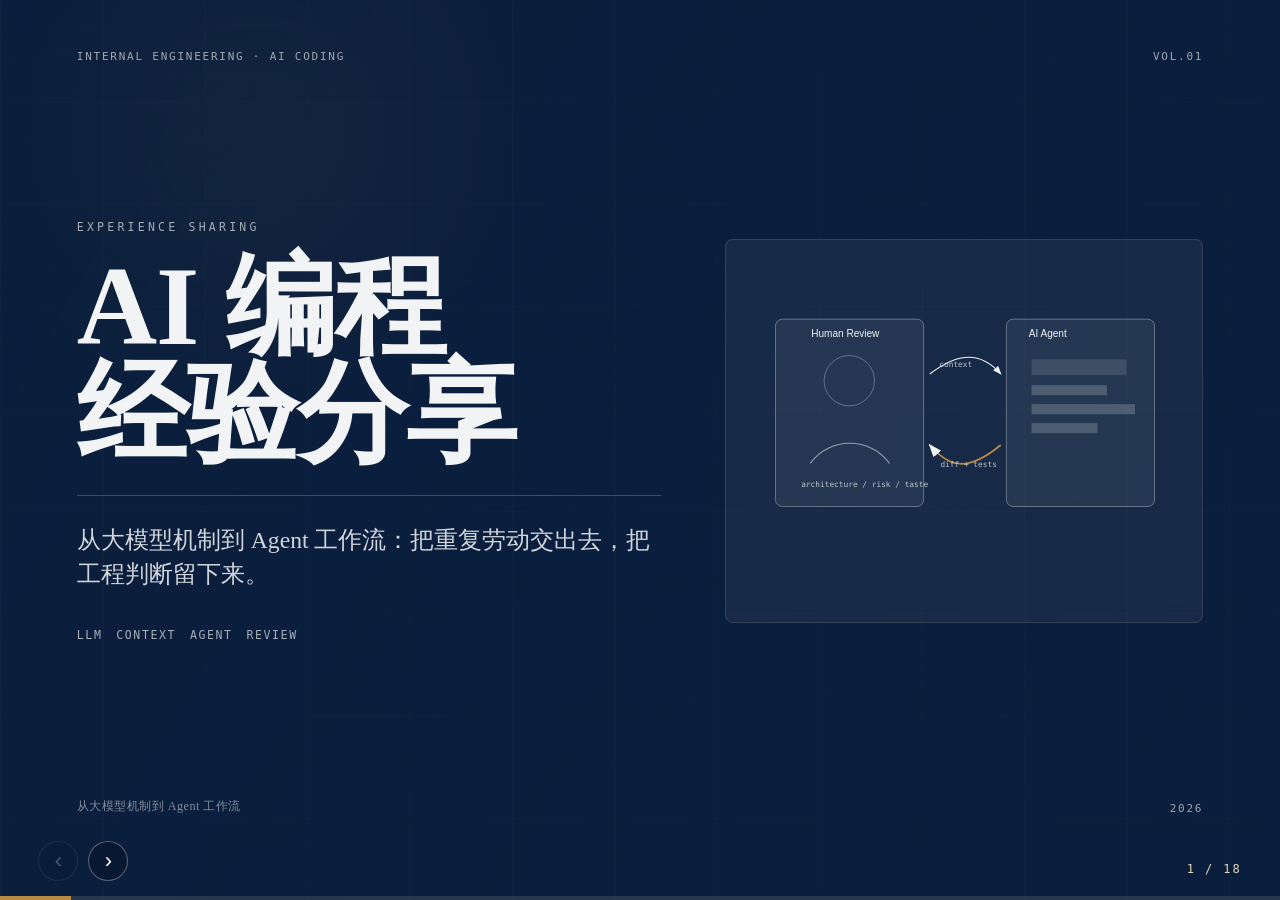
==== ai-programming-share/index.html @ 2d704fc7 "add new context" ====
<!doctype html>
<html lang="zh-CN">
<head>
  <meta charset="utf-8">
  <meta name="viewport" content="width=device-width, initial-scale=1">
  <title>AI 编程经验分享</title>
  <style>
    :root{
      --ink:#0a1f3d;
      --ink-rgb:10,31,61;
      --paper:#f1f3f5;
      --paper-rgb:241,243,245;
      --paper-tint:#e4e8ec;
      --ink-tint:#152a4a;
      --accent:#b88a42;
      --muted:#778394;
      --mono:"Cascadia Mono","SFMono-Regular","IBM Plex Mono",Consolas,monospace;
      --serif:"Noto Serif SC","Source Han Serif SC","Songti SC",Georgia,serif;
      --sans:"Noto Sans SC","Microsoft YaHei UI","PingFang SC",Arial,sans-serif;
    }
    *{box-sizing:border-box}
    html,body{margin:0;width:100%;height:100%;overflow:hidden;background:var(--ink);font-family:var(--sans);color:var(--paper);letter-spacing:0}
    body{position:relative}
    #texture{position:fixed;inset:0;z-index:0;opacity:.5}
    #deck{position:fixed;inset:0;z-index:1;display:flex;transition:transform .7s cubic-bezier(.77,0,.175,1);will-change:transform}
    #deck.no-anim{transition:none}
    .slide{position:relative;flex:0 0 100vw;width:100vw;height:100vh;padding:5.6vh 6vw 9.4vh;overflow:hidden;display:flex;flex-direction:column}
    .slide.light{background:rgba(var(--paper-rgb),.96);color:var(--ink)}
    .slide.dark{background:rgba(var(--ink-rgb),.94);color:var(--paper)}
    .slide.hero.dark{background:linear-gradient(120deg,rgba(var(--ink-rgb),.92),rgba(10,31,61,.82))}
    .slide.hero.light{background:linear-gradient(120deg,rgba(var(--paper-rgb),.95),rgba(228,232,236,.86))}
    .slide::after{content:"";position:absolute;inset:0;pointer-events:none;background-image:radial-gradient(circle at 20% 15%,rgba(184,138,66,.12),transparent 25%),linear-gradient(90deg,rgba(127,127,127,.08) 1px,transparent 1px),linear-gradient(0deg,rgba(127,127,127,.06) 1px,transparent 1px);background-size:auto,8vw 8vw,8vw 8vw;opacity:.45}
    .slide > *{position:relative;z-index:1}
    .chrome,.foot{display:flex;justify-content:space-between;gap:2vw;font-family:var(--mono);font-size:clamp(10px,.86vw,13px);text-transform:uppercase;letter-spacing:.16em;opacity:.64}
    .foot{margin-top:auto;align-items:flex-end}
    .foot .title{font-family:var(--serif);text-transform:none;letter-spacing:.04em;font-size:clamp(12px,.95vw,15px);opacity:.82}
    .frame{flex:1;min-height:0;display:flex;flex-direction:column}
    .center{justify-content:center;align-items:center;text-align:center}
    .grid-2{display:grid;grid-template-columns:minmax(0,1fr) minmax(0,1fr);gap:5vw;align-items:center}
    .grid-45-55{display:grid;grid-template-columns:45fr 55fr;gap:5vw;align-items:center}
    .grid-55-45{display:grid;grid-template-columns:55fr 45fr;gap:5vw;align-items:center}
    .grid-3{display:grid;grid-template-columns:repeat(3,minmax(0,1fr));gap:2vw}
    .grid-4{display:grid;grid-template-columns:repeat(4,minmax(0,1fr));gap:1.6vw}
    .grid-6{display:grid;grid-template-columns:repeat(3,minmax(0,1fr));gap:2.2vh 1.8vw}
    .kicker{font-family:var(--mono);font-size:clamp(11px,.9vw,14px);letter-spacing:.28em;text-transform:uppercase;opacity:.66;margin-bottom:2.2vh}
    h1,h2,h3,p{margin:0}
    .h-hero{font-family:var(--serif);font-weight:900;font-size:clamp(52px,8.7vw,150px);line-height:.96;letter-spacing:-.01em}
    .h-xl{font-family:var(--serif);font-weight:800;font-size:clamp(38px,5.4vw,92px);line-height:1.05;letter-spacing:-.005em}
    .h-md{font-family:var(--serif);font-weight:700;font-size:clamp(24px,2.45vw,42px);line-height:1.22}
    .lead{font-family:var(--serif);font-size:clamp(20px,1.85vw,32px);line-height:1.45;opacity:.86}
    .body{font-size:clamp(16px,1.18vw,22px);line-height:1.72;opacity:.82}
    .meta-row{display:flex;gap:1.2em;align-items:center;flex-wrap:wrap;font-family:var(--mono);font-size:clamp(11px,.9vw,14px);letter-spacing:.14em;text-transform:uppercase;opacity:.68}
    .rule{height:1px;background:currentColor;opacity:.22;margin:3vh 0}
    .keyword-card,.soft-card{border-top:1px solid rgba(127,127,127,.35);padding:2.3vh 0 0;min-height:17vh}
    .keyword-card .tag-n{font-family:var(--serif);font-size:clamp(42px,5.2vw,88px);line-height:.9;color:var(--accent)}
    .keyword-card h3,.soft-card h3{font-family:var(--serif);font-size:clamp(22px,2vw,34px);line-height:1.2;margin:.8vh 0 1.2vh}
    .keyword-card p,.soft-card p{font-size:clamp(15px,1.05vw,19px);line-height:1.55;opacity:.78}
    .quote{font-family:var(--serif);font-size:clamp(28px,3.2vw,54px);line-height:1.28}
    .callout{border-left:3px solid currentColor;background:rgba(127,127,127,.08);padding:2.4vh 2vw;font-family:var(--serif);font-size:clamp(18px,1.45vw,25px);line-height:1.55}
    .list{display:flex;flex-direction:column;gap:1.35vh;margin-top:2vh}
    .list div{display:grid;grid-template-columns:2.2em 1fr;gap:.7vw;font-size:clamp(16px,1.18vw,22px);line-height:1.48}
    .list b{font-family:var(--mono);font-weight:600;color:var(--accent)}
    .code{font-family:var(--mono);font-size:clamp(13px,1vw,18px);line-height:1.55;background:#071529;color:#d7e0ea;border:1px solid rgba(255,255,255,.12);padding:2.2vh 1.8vw;border-radius:8px;white-space:pre-wrap;overflow:auto;max-height:46vh;overflow-wrap:anywhere}
    .code .kw{color:#e6b66d}.code .str{color:#9bd19f}.code .cm{color:#8090a7}.code .fn{color:#8fc7ff}
    .visual{border:1px solid rgba(127,127,127,.28);background:rgba(255,255,255,.055);border-radius:8px;min-height:42vh;padding:2.2vh 2vw;position:relative;overflow:hidden}
    .light .visual{background:rgba(10,31,61,.045)}
    .visual svg{width:100%;height:100%;min-height:38vh;display:block}
    .node{fill:rgba(241,243,245,.06);stroke:currentColor;stroke-opacity:.52;stroke-width:1.2}
    .light .node{fill:rgba(10,31,61,.035)}
    .accent-fill{fill:var(--accent)}.accent-stroke{stroke:var(--accent)}
    .svg-text{font-family:var(--sans);font-size:18px;fill:currentColor}
    .svg-mono{font-family:var(--mono);font-size:14px;fill:currentColor;opacity:.76}
    .flow{display:flex;align-items:center;gap:1vw;justify-content:center;min-height:34vh;flex-wrap:wrap}
    .flow-box{border:1px solid rgba(127,127,127,.38);padding:2vh 1.4vw;min-width:13vw;text-align:center;background:rgba(127,127,127,.06);border-radius:8px}
    .flow-box strong{display:block;font-family:var(--serif);font-size:clamp(20px,1.7vw,30px);margin-bottom:.8vh}
    .arrow{font-family:var(--serif);font-size:clamp(28px,3vw,50px);opacity:.55}
    .split-compare{display:grid;grid-template-columns:1fr 1fr;gap:2vw}
    .compare-col{border-top:2px solid currentColor;padding-top:2vh}
    .compare-col h3{font-family:var(--serif);font-size:clamp(26px,2.6vw,46px);margin-bottom:2vh}
    .badge{display:inline-flex;align-items:center;gap:.6em;border:1px solid currentColor;border-radius:999px;padding:.55em .9em;font-family:var(--mono);font-size:clamp(11px,.9vw,14px);letter-spacing:.08em;opacity:.75}
    .risk-grid{display:grid;grid-template-columns:1fr 1fr;grid-template-rows:1fr 1fr;min-height:44vh;border:1px solid rgba(127,127,127,.35)}
    .risk-cell{position:relative;padding:2vh 1.6vw;border-right:1px solid rgba(127,127,127,.25);border-bottom:1px solid rgba(127,127,127,.25)}
    .risk-cell:nth-child(2n){border-right:0}.risk-cell:nth-child(n+3){border-bottom:0}
    .risk-cell h3{font-family:var(--serif);font-size:clamp(20px,1.7vw,30px)}
    .risk-cell p{margin-top:1vh;font-size:clamp(15px,1vw,18px);line-height:1.5;opacity:.76}
    .axis-x,.axis-y{position:absolute;font-family:var(--mono);font-size:12px;letter-spacing:.1em;opacity:.58}
    .axis-x{bottom:-3.2vh;left:0;right:0;text-align:center}.axis-y{left:-4.2vw;top:45%;transform:rotate(-90deg)}
    .checklist{display:grid;grid-template-columns:repeat(2,minmax(0,1fr));gap:1.8vh 2vw;margin-top:4vh}
    .check{display:grid;grid-template-columns:2.5em 1fr;gap:1vw;align-items:start;border-top:1px solid rgba(127,127,127,.32);padding-top:1.5vh}
    .check span{font-family:var(--serif);font-size:clamp(28px,2.6vw,44px);line-height:1;color:var(--accent)}
    .check p{font-size:clamp(17px,1.22vw,22px);line-height:1.45}
    .progress-wrap{position:fixed;left:0;right:0;bottom:0;height:4px;z-index:5;background:rgba(127,127,127,.25)}
    #progress{height:100%;width:0;background:var(--accent);transition:width .5s ease}
    .pager{position:fixed;right:3vw;bottom:2.7vh;z-index:6;font-family:var(--mono);font-size:12px;letter-spacing:.16em;color:var(--paper);mix-blend-mode:difference}
    .nav-btn{position:fixed;bottom:2.1vh;z-index:6;border:1px solid rgba(255,255,255,.32);background:rgba(0,0,0,.18);color:#fff;border-radius:999px;width:40px;height:40px;font-size:22px;cursor:pointer;backdrop-filter:blur(8px)}
    #prev{left:3vw}#next{left:calc(3vw + 50px)}
    .nav-btn:disabled{opacity:.25;cursor:not-allowed}
    @media (max-width:900px){
      .slide{padding:4vh 5vw 9vh}
      .grid-2,.grid-45-55,.grid-55-45{grid-template-columns:1fr;gap:2.4vh}
      .grid-3,.grid-4,.grid-6,.checklist{grid-template-columns:1fr 1fr}
      .visual{min-height:30vh}.visual svg{min-height:28vh}
      .code{max-height:34vh}
      .chrome{font-size:10px}
      .foot{display:none}
    }
    @media (max-width:560px){
      .grid-3,.grid-4,.grid-6,.checklist{grid-template-columns:1fr}
      .keyword-card{min-height:auto}
      .h-hero{font-size:clamp(44px,16vw,80px)}
      .h-xl{font-size:clamp(34px,11vw,62px)}
      .lead{font-size:18px}
      .body{font-size:15px}
      .visual{display:none}
    }
  </style>
</head>
<body>
  <canvas id="texture"></canvas>
  <main id="deck">
    <section class="slide hero dark">
      <div class="chrome"><div>Internal Engineering · AI Coding</div><div>Vol.01</div></div>
      <div class="frame grid-55-45">
        <div>
          <div class="kicker">Experience Sharing</div>
          <h1 class="h-hero">AI 编程<br>经验分享</h1>
          <div class="rule"></div>
          <p class="lead" style="max-width:58vw">从大模型机制到 Agent 工作流：把重复劳动交出去，把工程判断留下来。</p>
          <div class="meta-row" style="margin-top:4vh"><span>LLM</span><span>Context</span><span>Agent</span><span>Review</span></div>
        </div>
        <div class="visual" aria-label="开发者与 AI 协作编程抽象图">
          <svg viewBox="0 0 760 520" role="img">
            <defs>
              <marker id="arrow" markerWidth="10" markerHeight="10" refX="7" refY="3" orient="auto"><path d="M0,0 L0,6 L8,3 Z" fill="currentColor"/></marker>
            </defs>
            <rect class="node" x="42" y="60" width="265" height="335" rx="12"/>
            <rect class="node" x="455" y="60" width="265" height="335" rx="12"/>
            <circle cx="174" cy="170" r="45" fill="none" stroke="currentColor" opacity=".55"/>
            <path d="M104 318 C140 270 210 270 246 318" fill="none" stroke="currentColor" opacity=".55" stroke-width="2"/>
            <text class="svg-text" x="106" y="92">Human Review</text>
            <text class="svg-mono" x="88" y="360">architecture / risk / taste</text>
            <text class="svg-text" x="495" y="92">AI Agent</text>
            <rect x="500" y="132" width="170" height="28" fill="currentColor" opacity=".12"/>
            <rect x="500" y="178" width="135" height="18" fill="currentColor" opacity=".2"/>
            <rect x="500" y="212" width="185" height="18" fill="currentColor" opacity=".2"/>
            <rect x="500" y="246" width="118" height="18" fill="currentColor" opacity=".2"/>
            <path d="M318 158 C370 118 410 118 445 158" fill="none" stroke="currentColor" stroke-width="2" marker-end="url(#arrow)"/>
            <path d="M445 285 C390 330 356 330 318 285" fill="none" stroke="var(--accent)" stroke-width="3" marker-end="url(#arrow)"/>
            <text class="svg-mono" x="335" y="145">context</text>
            <text class="svg-mono" x="337" y="324" fill="var(--accent)">diff + tests</text>
          </svg>
        </div>
      </div>
      <div class="foot"><div class="title">从大模型机制到 Agent 工作流</div><div>2026</div></div>
    </section>

    <section class="slide light">
      <div class="chrome"><div>Core Model · Mental Model</div><div>02 / 18</div></div>
      <div class="frame" style="justify-content:center">
        <div class="kicker">先把神秘感拿掉</div>
        <h2 class="h-xl">我对 AI 编程的核心理解</h2>
        <div class="grid-4" style="margin-top:7vh">
          <div class="keyword-card"><div class="tag-n">01</div><h3>概率</h3><p>AI 不是魔法，而是一个极强的“概率猜字机器”。</p></div>
          <div class="keyword-card"><div class="tag-n">02</div><h3>上下文</h3><p>它无状态，但能在你给出的上下文里做很强的推理。</p></div>
          <div class="keyword-card"><div class="tag-n">03</div><h3>工具</h3><p>Agent 的本质，是把模型接入工具和真实环境形成循环。</p></div>
          <div class="keyword-card"><div class="tag-n">04</div><h3>Review</h3><p>高效使用方式，是管理边界、明确任务，并持续 review。</p></div>
        </div>
      </div>
      <div class="foot"><div class="title">四个关键词</div><div>Probability · Context · Tools · Review</div></div>
    </section>

    <section class="slide dark">
      <div class="chrome"><div>LLM · Next Token</div><div>03 / 18</div></div>
      <div class="frame grid-45-55">
        <div>
          <div class="kicker">它到底在做什么</div>
          <h2 class="h-xl">大模型的本质：概率猜字机器</h2>
          <div class="list">
            <div><b>01</b><span>大模型根据前文，一个 token 一个 token 地预测后续内容。</span></div>
            <div><b>02</b><span>它本质上是在“续写”，只是规模足够大，表现出了知识、推理和代码能力。</span></div>
            <div><b>03</b><span>所以它很强，也会犯“看起来很合理但其实错误”的问题。</span></div>
          </div>
        </div>
        <div class="visual">
          <div class="flow">
            <div class="flow-box"><strong>前文输入</strong><span class="body">需求、代码、历史对话</span></div>
            <div class="arrow">→</div>
            <div class="flow-box"><strong>概率分布</strong><span class="body">下一个 token 的可能性</span></div>
            <div class="arrow">→</div>
            <div class="flow-box"><strong>选择 token</strong><span class="body">继续生成</span></div>
          </div>
          <div class="callout">关键点：它不是从数据库里“查答案”，而是在上下文约束下生成最可能的续写。</div>
        </div>
      </div>
      <div class="foot"><div class="title">强能力与幻觉来自同一个机制</div><div>Token by Token</div></div>
    </section>

    <section class="slide light">
      <div class="chrome"><div>Context · Stateless</div><div>04 / 18</div></div>
      <div class="frame grid-45-55">
        <div>
          <div class="kicker">它不会天然记住你</div>
          <h2 class="h-xl">大模型是无状态的</h2>
          <div class="list">
            <div><b>01</b><span>模型服务器不会天然记住你是谁、刚才说过什么。</span></div>
            <div><b>02</b><span>每次交互，都要把历史消息重新发给模型。</span></div>
            <div><b>03</b><span>模型输出后，又会追加到下一次输入中。</span></div>
            <div><b>04</b><span>所谓“记忆”，通常是客户端不断维护 messages。</span></div>
          </div>
        </div>
        <div class="visual" aria-label="client messages 数组发送到 model server">
          <svg viewBox="0 0 780 520">
            <defs><marker id="arrow2" markerWidth="10" markerHeight="10" refX="7" refY="3" orient="auto"><path d="M0,0 L0,6 L8,3 Z" fill="currentColor"/></marker></defs>
            <rect class="node" x="44" y="55" width="285" height="380" rx="10"/>
            <text class="svg-text" x="82" y="96">Client</text>
            <text class="svg-mono" x="82" y="128">messages[]</text>
            <rect x="82" y="160" width="205" height="38" fill="currentColor" opacity=".12"/>
            <rect x="82" y="214" width="228" height="38" fill="currentColor" opacity=".18"/>
            <rect x="82" y="268" width="190" height="38" fill="currentColor" opacity=".22"/>
            <rect x="82" y="322" width="236" height="38" fill="var(--accent)" opacity=".32"/>
            <text class="svg-mono" x="102" y="184">system</text>
            <text class="svg-mono" x="102" y="238">user</text>
            <text class="svg-mono" x="102" y="292">assistant</text>
            <text class="svg-mono" x="102" y="346">new_msg</text>
            <rect class="node" x="510" y="158" width="210" height="155" rx="12"/>
            <text class="svg-text" x="548" y="222">Model Server</text>
            <text class="svg-mono" x="562" y="258">stateless</text>
            <path d="M345 180 C418 150 458 150 500 188" fill="none" stroke="currentColor" stroke-width="2" marker-end="url(#arrow2)"/>
            <path d="M500 296 C430 354 396 368 334 344" fill="none" stroke="var(--accent)" stroke-width="3" marker-end="url(#arrow2)"/>
            <text class="svg-mono" x="378" y="146">send all context</text>
            <text class="svg-mono" x="384" y="382" fill="var(--accent)">append output</text>
          </svg>
        </div>
      </div>
      <div class="foot"><div class="title">记忆在客户端，不在模型里</div><div>Messages as State</div></div>
    </section>

    <section class="slide dark">
      <div class="chrome"><div>Context Window · Token Cost</div><div>05 / 18</div></div>
      <div class="frame grid-55-45">
        <div>
          <div class="kicker">上下文不是免费的</div>
          <h2 class="h-xl">Context 与 Context Window</h2>
          <div class="list">
            <div><b>01</b><span>一直累积发送给模型的 messages，就是上下文 context。</span></div>
            <div><b>02</b><span>context window 是模型一次能读取的最大上下文长度。</span></div>
            <div><b>03</b><span>对话越长，token 消耗越快；满了以后只能压缩。</span></div>
            <div><b>04</b><span>多次压缩后，容易信息丢失、注意力丢失、幻觉变多。</span></div>
          </div>
        </div>
        <pre class="code"><span class="kw">messages</span> = [
  {<span class="str">"role"</span>: <span class="str">"system"</span>, <span class="str">"content"</span>: self.<span class="fn">render_system_prompt</span>(react_system_prompt_template)},
  {<span class="str">"role"</span>: <span class="str">"user"</span>, <span class="str">"content"</span>: f<span class="str">"&lt;question&gt;{user_input}&lt;/question&gt;"</span>}
]

<span class="kw">while</span> True:
  content = self.<span class="fn">call_model</span>(messages)
  <span class="cm"># ...处理 content</span>
  <span class="cm"># 等待用户输入或调用工具产生新的输入</span>
  <span class="cm"># ...产生新的请求数据 new_msg</span>
  messages.<span class="fn">append</span>({<span class="str">"role"</span>: <span class="str">"user"</span>, <span class="str">"content"</span>: new_msg})</pre>
      </div>
      <div class="foot"><div class="title">上下文满了以后，只能做压缩和取舍</div><div>Context Window</div></div>
    </section>

    <section class="slide light">
      <div class="chrome"><div>Model Switch · Portability</div><div>06 / 18</div></div>
      <div class="frame grid-45-55">
        <div>
          <div class="kicker">为什么对话可以搬家</div>
          <h2 class="h-xl">为什么可以在模型厂商之间切换</h2>
          <div class="list">
            <div><b>01</b><span>因为大模型无状态。</span></div>
            <div><b>02</b><span>只要客户端保存完整上下文，就可以把同一份 messages 发给另一个模型。</span></div>
            <div><b>03</b><span>所以 Claude Code 对话到一半额度不够时，可以通过 CCSwitch 从 Anthropic 切到 DeepSeek。</span></div>
            <div><b>04</b><span>模型不同，能力、风格、工具适配会有差异，但机制上可迁移。</span></div>
          </div>
        </div>
        <div class="visual">
          <svg viewBox="0 0 780 520">
            <defs><marker id="arrow3" markerWidth="10" markerHeight="10" refX="7" refY="3" orient="auto"><path d="M0,0 L0,6 L8,3 Z" fill="currentColor"/></marker></defs>
            <rect class="node" x="60" y="190" width="210" height="130" rx="10"/>
            <text class="svg-text" x="103" y="245">Context</text>
            <text class="svg-mono" x="90" y="278">same messages</text>
            <rect class="node" x="505" y="60" width="200" height="90" rx="10"/>
            <rect class="node" x="505" y="215" width="200" height="90" rx="10"/>
            <rect class="node" x="505" y="370" width="200" height="90" rx="10"/>
            <text class="svg-text" x="560" y="115">Claude</text>
            <text class="svg-text" x="546" y="270">DeepSeek</text>
            <text class="svg-text" x="558" y="425">OpenAI</text>
            <path d="M280 232 C385 135 430 105 495 105" fill="none" stroke="currentColor" marker-end="url(#arrow3)" stroke-width="2"/>
            <path d="M280 255 H495" fill="none" stroke="var(--accent)" marker-end="url(#arrow3)" stroke-width="3"/>
            <path d="M280 288 C390 385 430 415 495 415" fill="none" stroke="currentColor" marker-end="url(#arrow3)" stroke-width="2"/>
          </svg>
        </div>
      </div>
      <div class="foot"><div class="title">迁移的是上下文，不是模型记忆</div><div>Vendor Switch</div></div>
    </section>

    <section class="slide hero dark">
      <div class="chrome"><div>Agent · Work Loop</div><div>07 / 18</div></div>
      <div class="frame center">
        <div class="kicker">从聊天到干活</div>
        <h2 class="h-hero" style="font-size:clamp(52px,7.6vw,132px)">什么是 Agent</h2>
        <p class="lead" style="max-width:72vw;margin-top:4vh">Agent 是在模型外面包了一层工作循环：它可以思考、调用工具、观察结果，再继续下一步。</p>
        <div class="meta-row" style="margin-top:6vh"><span>Thought</span><span>Action</span><span>Observation</span><span>Final Answer</span></div>
      </div>
      <div class="foot"><div class="title">编程 Agent 的核心，是能和真实环境交互</div><div>Tool-Using Loop</div></div>
    </section>

    <section class="slide light">
      <div class="chrome"><div>ReAct · Reasoning + Acting</div><div>08 / 18</div></div>
      <div class="frame grid-45-55">
        <div>
          <div class="kicker">Reasoning + Acting</div>
          <h2 class="h-xl">ReAct 范式</h2>
          <div class="list">
            <div><b>01</b><span>ReAct = Reasoning + Acting。</span></div>
            <div><b>02</b><span>核心循环：Thought → Action → Observation。</span></div>
            <div><b>03</b><span>它把推理过程和外部工具调用统一起来。</span></div>
            <div><b>04</b><span>Code Interpreter、Devin、Claude Code、Codex、Cline 等编程 Agent 都能看到类似思想。</span></div>
          </div>
        </div>
        <div class="visual">
          <svg viewBox="0 0 760 520">
            <defs><marker id="arrow4" markerWidth="10" markerHeight="10" refX="7" refY="3" orient="auto"><path d="M0,0 L0,6 L8,3 Z" fill="currentColor"/></marker></defs>
            <circle cx="380" cy="260" r="155" fill="none" stroke="currentColor" stroke-opacity=".24" stroke-width="34"/>
            <path d="M380 102 A158 158 0 0 1 530 212" fill="none" stroke="var(--accent)" stroke-width="8" marker-end="url(#arrow4)"/>
            <path d="M526 310 A158 158 0 0 1 378 418" fill="none" stroke="var(--accent)" stroke-width="8" marker-end="url(#arrow4)"/>
            <path d="M238 328 A158 158 0 0 1 235 190" fill="none" stroke="var(--accent)" stroke-width="8" marker-end="url(#arrow4)"/>
            <rect class="node" x="290" y="70" width="180" height="70" rx="10"/><text class="svg-text" x="333" y="115">Thought</text>
            <rect class="node" x="505" y="225" width="185" height="70" rx="10"/><text class="svg-text" x="552" y="270">Action</text>
            <rect class="node" x="250" y="380" width="260" height="70" rx="10"/><text class="svg-text" x="304" y="425">Observation</text>
            <rect class="node" x="70" y="225" width="175" height="70" rx="10"/><text class="svg-text" x="113" y="270">Tools</text>
          </svg>
        </div>
      </div>
      <div class="foot"><div class="title">推理和行动放进同一个循环里</div><div>Thought · Action · Observation</div></div>
    </section>

    <section class="slide dark">
      <div class="chrome"><div>Agent Prompt · Protocol</div><div>09 / 18</div></div>
      <div class="frame grid-45-55">
        <div>
          <div class="kicker">不是天然会，而是被约束</div>
          <h2 class="h-xl">Agent 的提示词约束</h2>
          <div class="list">
            <div><b>01</b><span>Agent 并不是模型天然就会按流程工作。</span></div>
            <div><b>02</b><span>实际是通过很长的 system prompt 约束模型行为。</span></div>
            <div><b>03</b><span>要求输出特定结构，例如 thought、action、observation、final_answer。</span></div>
            <div><b>04</b><span>输出 action 后停止，等待真实工具返回 observation。</span></div>
          </div>
        </div>
        <pre class="code">&lt;<span class="kw">system</span>&gt;
你是一个编程 Agent。
必须按下面协议输出：

&lt;<span class="kw">thought</span>&gt;
  简要说明下一步判断
&lt;/<span class="kw">thought</span>&gt;

&lt;<span class="kw">action</span> name=<span class="str">"read_file"</span>&gt;
  {"path": "src/app.ts"}
&lt;/<span class="kw">action</span>&gt;

输出 action 后立刻停止，
等待工具返回 &lt;<span class="kw">observation</span>&gt;。

最终只在确认完成后输出：
&lt;<span class="kw">final_answer</span>&gt;...&lt;/<span class="kw">final_answer</span>&gt;
&lt;/<span class="kw">system</span>&gt;</pre>
      </div>
      <div class="foot"><div class="title">格式约束 + 工具调用等待</div><div>System Prompt</div></div>
    </section>

    <section class="slide light">
      <div class="chrome"><div>Token Economy · Prefix Cost</div><div>10 / 18</div></div>
      <div class="frame grid-45-55">
        <div>
          <div class="kicker">新对话的第一口很大</div>
          <h2 class="h-xl">Agent 的初始 Prompt 很贵</h2>
          <div class="list">
            <div><b>01</b><span>主流 Agent 每次新对话都会带一段很长的前置约束文本。</span></div>
            <div><b>02</b><span>例如 Cline 的前置 prompt 约 45KB，转换后大约 12K 到 13K token。</span></div>
            <div><b>03</b><span>所以新开对话第一次交互就可能消耗 10K 左右 token。</span></div>
            <div><b>04</b><span>但这部分通常会命中缓存，实际费用和延迟会被优化。</span></div>
          </div>
        </div>
        <div class="visual">
          <svg viewBox="0 0 760 520">
            <rect class="node" x="70" y="100" width="620" height="80" rx="10"/>
            <rect class="node" x="70" y="220" width="620" height="80" rx="10"/>
            <rect class="node" x="70" y="340" width="620" height="80" rx="10"/>
            <rect x="70" y="100" width="430" height="80" fill="var(--accent)" opacity=".32"/>
            <text class="svg-text" x="110" y="150">Prompt 前缀：规则、协议、角色、工具说明</text>
            <text class="svg-text" x="110" y="270">用户问题：这次真正想做的事</text>
            <text class="svg-text" x="110" y="390">工具清单：能读文件、跑命令、编辑代码</text>
            <text class="svg-mono" x="535" y="150">~12K token</text>
            <text class="svg-mono" x="535" y="270">small</text>
            <text class="svg-mono" x="535" y="390">varies</text>
          </svg>
        </div>
      </div>
      <div class="foot"><div class="title">缓存能优化成本，但上下文仍然在请求里</div><div>Prompt Prefix</div></div>
    </section>

    <section class="slide hero light">
      <div class="chrome"><div>Session Boundary · Hygiene</div><div>11 / 18</div></div>
      <div class="frame grid-2">
        <div>
          <div class="kicker">会话也需要边界</div>
          <h2 class="h-hero" style="font-size:clamp(46px,6.6vw,118px)">不要在一个会话里做所有事情</h2>
        </div>
        <div>
          <div class="split-compare">
            <div class="compare-col">
              <h3>错误路径</h3>
              <p class="body">长对话无限拖长，任务互相污染，上下文频繁压缩，最后模型开始忘掉关键约束。</p>
            </div>
            <div class="compare-col">
              <h3>推荐路径</h3>
              <p class="body">阶段性总结 → 写入文件 → 新开会话 → 读取总结继续。让上下文保持干净。</p>
            </div>
          </div>
          <div class="callout" style="margin-top:4vh">长任务不是不能做，而是要像工程交接一样做。</div>
        </div>
      </div>
      <div class="foot"><div class="title">上下文污染会慢慢吃掉质量</div><div>Summarize · Restart · Continue</div></div>
    </section>

    <section class="slide dark">
      <div class="chrome"><div>System Spec · Read First</div><div>12 / 18</div></div>
      <div class="frame grid-45-55">
        <div>
          <div class="kicker">先让它认识这片代码</div>
          <h2 class="h-xl">让 AI 先理解现有系统</h2>
          <div class="list">
            <div><b>01</b><span>AI 对已有系统一开始一无所知。</span></div>
            <div><b>02</b><span>每次都让它重新查代码，会浪费大量上下文和时间。</span></div>
            <div><b>03</b><span>推荐先让 AI 阅读项目，形成系统规格文档。</span></div>
            <div><b>04</b><span>后续做功能时，先让它读规格文档，再提出需求。</span></div>
          </div>
        </div>
        <div class="visual">
          <svg viewBox="0 0 780 520">
            <defs><marker id="arrow5" markerWidth="10" markerHeight="10" refX="7" refY="3" orient="auto"><path d="M0,0 L0,6 L8,3 Z" fill="currentColor"/></marker></defs>
            <rect class="node" x="50" y="150" width="190" height="210" rx="10"/>
            <text class="svg-text" x="91" y="205">代码仓库</text>
            <rect x="88" y="238" width="108" height="16" fill="currentColor" opacity=".18"/>
            <rect x="88" y="270" width="126" height="16" fill="currentColor" opacity=".18"/>
            <rect x="88" y="302" width="86" height="16" fill="currentColor" opacity=".18"/>
            <rect class="node" x="305" y="110" width="200" height="290" rx="10"/>
            <text class="svg-text" x="344" y="178">系统规格</text>
            <text class="svg-text" x="363" y="212">文档</text>
            <rect x="345" y="250" width="120" height="18" fill="var(--accent)" opacity=".42"/>
            <rect x="345" y="284" width="94" height="18" fill="currentColor" opacity=".16"/>
            <rect x="345" y="318" width="132" height="18" fill="currentColor" opacity=".16"/>
            <rect class="node" x="565" y="150" width="170" height="210" rx="10"/>
            <text class="svg-text" x="604" y="230">功能开发</text>
            <text class="svg-mono" x="610" y="270">new session</text>
            <path d="M248 255 H294" stroke="currentColor" stroke-width="2" marker-end="url(#arrow5)"/>
            <path d="M512 255 H554" stroke="var(--accent)" stroke-width="3" marker-end="url(#arrow5)"/>
          </svg>
        </div>
      </div>
      <div class="foot"><div class="title">规格文档是高性价比上下文</div><div>Repository → Spec → Feature</div></div>
    </section>

    <section class="slide light">
      <div class="chrome"><div>Agent Skills · Workflow</div><div>13 / 18</div></div>
      <div class="frame" style="justify-content:center">
        <div class="kicker">复杂功能不要靠一句话硬冲</div>
        <h2 class="h-xl">复杂功能推荐使用 Agent Skills</h2>
        <p class="lead" style="max-width:78vw;margin-top:2vh">推荐使用 addyosmani/agent-skills，gok 项目已安装。它会把复杂需求拆成工作流，并在规格阶段主动确认不确定点。</p>
        <div class="flow" style="margin-top:6vh">
          <div class="flow-box"><strong>Spec</strong><span class="body">规格文档</span></div>
          <div class="arrow">→</div>
          <div class="flow-box"><strong>Plan</strong><span class="body">实施计划</span></div>
          <div class="arrow">→</div>
          <div class="flow-box"><strong>Build</strong><span class="body">编码实现</span></div>
          <div class="arrow">→</div>
          <div class="flow-box"><strong>Test</strong><span class="body">验证回归</span></div>
        </div>
        <div class="badge" style="margin-top:5vh">https://github.com/addyosmani/agent-skills</div>
      </div>
      <div class="foot"><div class="title">工作流比一句 prompt 更可靠</div><div>Spec · Plan · Build · Test</div></div>
    </section>

    <section class="slide dark">
      <div class="chrome"><div>Requirement · Structure</div><div>14 / 18</div></div>
      <div class="frame grid-2">
        <div>
          <div class="kicker">写清楚结构，不必写得像代码</div>
          <h2 class="h-xl">如何向 AI 描述需求</h2>
          <div class="list">
            <div><b>01</b><span>静态类图可以转换成自然语言描述的 JSON 数据结构。</span></div>
            <div><b>02</b><span>交互接口要说清输入、输出、状态变化和边界条件。</span></div>
            <div><b>03</b><span>AI 往往能生成合理的类名、字段名、协议名称。</span></div>
            <div><b>04</b><span>重点不是“写得像代码”，而是结构清楚、约束明确。</span></div>
          </div>
        </div>
        <div>
          <div class="split-compare">
            <div class="compare-col"><h3>模糊</h3><p class="body">做一个审批流，能驳回，也能通知人，权限别出问题。</p></div>
            <div class="compare-col"><h3>结构化</h3><pre class="code" style="max-height:30vh;font-size:clamp(12px,.86vw,16px)">{
  "entity": "ApprovalRequest",
  "states": ["draft","pending","approved","rejected"],
  "actions": {
    "submit": "draft -> pending",
    "reject": "pending -> rejected"
  },
  "guards": ["owner", "approver"]
}</pre></div>
          </div>
        </div>
      </div>
      <div class="foot"><div class="title">自然语言也可以很精确</div><div>JSON · API · Constraints</div></div>
    </section>

    <section class="slide light">
      <div class="chrome"><div>Positioning · Human in Loop</div><div>15 / 18</div></div>
      <div class="frame grid-45-55">
        <div>
          <div class="kicker">把它当成一位工程师</div>
          <h2 class="h-xl">AI Agent 的定位</h2>
          <div class="list">
            <div><b>01</b><span>把 AI Agent 当成一位经验丰富的代码工程师。</span></div>
            <div><b>02</b><span>它能处理繁琐编码细节、边界条件、复杂算法。</span></div>
            <div><b>03</b><span>但它有时会为了达成目的不择手段。</span></div>
            <div><b>04</b><span>可能不够关注效率、架构层次和长期可维护性。</span></div>
            <div><b>05</b><span>所以 review 是非常必要的。</span></div>
          </div>
        </div>
        <div class="visual">
          <svg viewBox="0 0 780 520">
            <defs><marker id="arrow6" markerWidth="10" markerHeight="10" refX="7" refY="3" orient="auto"><path d="M0,0 L0,6 L8,3 Z" fill="currentColor"/></marker></defs>
            <rect class="node" x="55" y="80" width="280" height="340" rx="12"/>
            <text class="svg-text" x="105" y="130">AI 执行</text>
            <rect x="98" y="178" width="178" height="22" fill="currentColor" opacity=".18"/>
            <rect x="98" y="224" width="210" height="22" fill="currentColor" opacity=".18"/>
            <rect x="98" y="270" width="146" height="22" fill="currentColor" opacity=".18"/>
            <rect x="98" y="316" width="198" height="22" fill="var(--accent)" opacity=".34"/>
            <text class="svg-mono" x="106" y="374">code / tests / fixes</text>
            <rect class="node" x="445" y="80" width="280" height="340" rx="12"/>
            <text class="svg-text" x="485" y="130">人类判断</text>
            <circle cx="535" cy="230" r="50" fill="none" stroke="currentColor" opacity=".45"/>
            <path d="M570 265 L650 340" fill="none" stroke="var(--accent)" stroke-width="4"/>
            <text class="svg-mono" x="492" y="374">architecture / risk / review</text>
            <path d="M346 250 H432" stroke="currentColor" stroke-width="2" marker-end="url(#arrow6)"/>
            <path d="M432 285 H346" stroke="var(--accent)" stroke-width="3" marker-end="url(#arrow6)"/>
          </svg>
        </div>
      </div>
      <div class="foot"><div class="title">AI 负责执行，人负责判断</div><div>Human Review</div></div>
    </section>

    <section class="slide dark">
      <div class="chrome"><div>Vibe Coding · Boundary</div><div>16 / 18</div></div>
      <div class="frame grid-45-55">
        <div>
          <div class="kicker">可以许愿，但上线前必须清醒</div>
          <h2 class="h-xl">许愿式编程的边界</h2>
          <div class="split-compare" style="margin-top:5vh">
            <div class="compare-col"><h3>适合</h3><p class="body">工具类代码、一次性脚本、原型验证、低风险自动化。</p></div>
            <div class="compare-col"><h3>谨慎</h3><p class="body">核心业务架构、高风险线上逻辑、安全、权限、资金相关代码。</p></div>
          </div>
        </div>
        <div class="visual">
          <div class="risk-grid">
            <div class="risk-cell"><h3>低风险 / 一次性</h3><p>可以大胆让 AI 做，人工抽查结果。</p></div>
            <div class="risk-cell"><h3>高风险 / 一次性</h3><p>可以辅助，但要明确边界和回滚。</p></div>
            <div class="risk-cell"><h3>低风险 / 长期</h3><p>关注可维护性，别留下看不懂的实现。</p></div>
            <div class="risk-cell"><h3>高风险 / 长期</h3><p>必须设计、评审、测试、灰度，一个都不能省。</p></div>
            <div class="axis-x">一次性 → 长期维护</div>
            <div class="axis-y">低风险 → 高风险</div>
          </div>
        </div>
      </div>
      <div class="foot"><div class="title">Vibe Coding 不是免 review</div><div>Risk Matrix</div></div>
    </section>

    <section class="slide light">
      <div class="chrome"><div>Takeaway · Practice</div><div>17 / 18</div></div>
      <div class="frame" style="justify-content:center">
        <div class="kicker">可以明天就开始用</div>
        <h2 class="h-xl">实践建议总结</h2>
        <div class="checklist">
          <div class="check"><span>1</span><p>先理解机制，再决定怎么用。</p></div>
          <div class="check"><span>2</span><p>控制会话边界，避免上下文污染。</p></div>
          <div class="check"><span>3</span><p>长任务阶段性总结，必要时新开会话。</p></div>
          <div class="check"><span>4</span><p>让 AI 先读规格文档，再做需求。</p></div>
          <div class="check"><span>5</span><p>复杂功能用工作流，不要只靠一句话。</p></div>
          <div class="check"><span>6</span><p>AI 负责执行，人负责判断。</p></div>
        </div>
      </div>
      <div class="foot"><div class="title">六条够用的经验</div><div>Checklist</div></div>
    </section>

    <section class="slide hero dark">
      <div class="chrome"><div>Closing · Q&A</div><div>18 / 18</div></div>
      <div class="frame center">
        <div class="kicker">Final Answer</div>
        <h2 class="h-hero" style="font-size:clamp(44px,6.4vw,116px)">让 AI 成为<br>工程能力的放大器</h2>
        <p class="lead" style="max-width:76vw;margin-top:4vh">不是替代思考，而是把重复劳动交出去，把判断力留下来。</p>
        <div class="rule" style="max-width:48vw"></div>
        <div class="quote">Q&A</div>
      </div>
      <div class="foot"><div class="title">AI 编程经验分享</div><div>Thank You</div></div>
    </section>
  </main>
  <button class="nav-btn" id="prev" aria-label="上一页">‹</button>
  <button class="nav-btn" id="next" aria-label="下一页">›</button>
  <div class="pager" id="pager">1 / 18</div>
  <div class="progress-wrap"><div id="progress"></div></div>
  <script>
    const deck = document.getElementById('deck');
    const slides = Array.from(document.querySelectorAll('.slide'));
    const progress = document.getElementById('progress');
    const pager = document.getElementById('pager');
    const prev = document.getElementById('prev');
    const next = document.getElementById('next');
    let index = 0;

    function go(to){
      index = Math.max(0, Math.min(slides.length - 1, to));
      deck.style.transform = `translateX(${-index * 100}vw)`;
      pager.textContent = `${index + 1} / ${slides.length}`;
      progress.style.width = `${((index + 1) / slides.length) * 100}%`;
      prev.disabled = index === 0;
      next.disabled = index === slides.length - 1;
      document.body.classList.toggle('light-bg', slides[index].classList.contains('light'));
      location.hash = `slide-${index + 1}`;
    }
    prev.addEventListener('click', () => go(index - 1));
    next.addEventListener('click', () => go(index + 1));
    addEventListener('keydown', e => {
      if(e.key === 'ArrowRight' || e.key === 'PageDown' || e.key === ' ') go(index + 1);
      if(e.key === 'ArrowLeft' || e.key === 'PageUp') go(index - 1);
      if(e.key === 'Home') go(0);
      if(e.key === 'End') go(slides.length - 1);
    });
    let startX = null;
    addEventListener('touchstart', e => { startX = e.touches[0].clientX; }, {passive:true});
    addEventListener('touchend', e => {
      if(startX === null) return;
      const dx = e.changedTouches[0].clientX - startX;
      if(Math.abs(dx) > 45) go(index + (dx < 0 ? 1 : -1));
      startX = null;
    }, {passive:true});

    const canvas = document.getElementById('texture');
    const ctx = canvas.getContext('2d');
    let t = 0;
    function resize(){ canvas.width = innerWidth * devicePixelRatio; canvas.height = innerHeight * devicePixelRatio; }
    function draw(){
      const w = canvas.width, h = canvas.height;
      ctx.clearRect(0,0,w,h);
      ctx.globalAlpha = .42;
      for(let i=0;i<38;i++){
        const y = (h * (i / 38)) + Math.sin(t/40 + i*.7) * 20 * devicePixelRatio;
        ctx.beginPath();
        for(let x=0;x<=w;x+=28*devicePixelRatio){
          const yy = y + Math.sin(x/180 + t/55 + i) * 12 * devicePixelRatio;
          if(x===0) ctx.moveTo(x,yy); else ctx.lineTo(x,yy);
        }
        ctx.strokeStyle = i % 5 === 0 ? 'rgba(184,138,66,.32)' : 'rgba(241,243,245,.13)';
        ctx.lineWidth = devicePixelRatio;
        ctx.stroke();
      }
      t++;
      requestAnimationFrame(draw);
    }
    resize();
    addEventListener('resize', resize);
    const hash = location.hash.match(/slide-(\d+)/);
    deck.classList.add('no-anim');
    go(hash ? Number(hash[1])-1 : 0);
    requestAnimationFrame(() => requestAnimationFrame(() => deck.classList.remove('no-anim')));
    draw();
  </script>
</body>
</html>
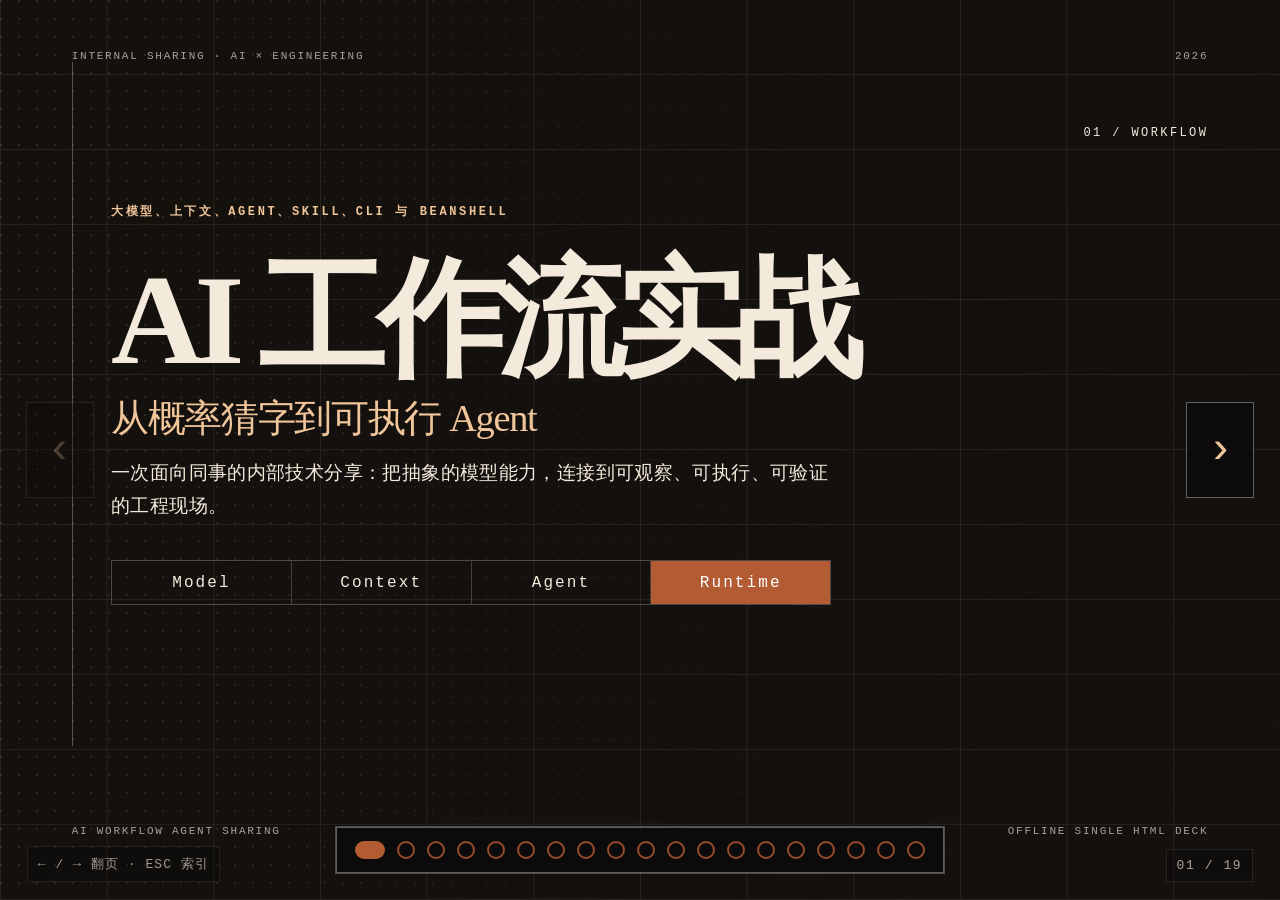
==== commit 4084e974: "分享ppt" ====
--- a/ai-programming-share/index.html
+++ b/ai-programming-share/index.html
@@ -1,682 +1,173 @@
-<!doctype html>
-<html lang="zh-CN">
-<head>
-  <meta charset="utf-8">
-  <meta name="viewport" content="width=device-width, initial-scale=1">
-  <title>AI 编程经验分享</title>
-  <style>
-    :root{
-      --ink:#0a1f3d;
-      --ink-rgb:10,31,61;
-      --paper:#f1f3f5;
-      --paper-rgb:241,243,245;
-      --paper-tint:#e4e8ec;
-      --ink-tint:#152a4a;
-      --accent:#b88a42;
-      --muted:#778394;
-      --mono:"Cascadia Mono","SFMono-Regular","IBM Plex Mono",Consolas,monospace;
-      --serif:"Noto Serif SC","Source Han Serif SC","Songti SC",Georgia,serif;
-      --sans:"Noto Sans SC","Microsoft YaHei UI","PingFang SC",Arial,sans-serif;
+<!doctype html><html lang="zh-CN"><head><meta charset="utf-8"><meta name="viewport" content="width=device-width, initial-scale=1"><title>AI 工作流实战：从概率猜字到可执行 Agent</title><style>
+:root{--ink:#14110e;--ink-rgb:20,17,14;--paper:#f4eadc;--paper-rgb:244,234,220;--paper-tint:#ead9c2;--muted:#8a7a67;--blue:#b35b32;--blue-rgb:179,91,50;--orange:#8f3f2b;--serif:"Noto Serif SC","Source Han Serif SC","Songti SC",Georgia,serif;--sans:"Noto Sans SC","Inter","Helvetica Neue",Arial,sans-serif;--mono:"IBM Plex Mono","SFMono-Regular",Consolas,"Liberation Mono",monospace}*{box-sizing:border-box;margin:0;padding:0}html,body{width:100%;height:100%;overflow:hidden;background:var(--ink);color:var(--paper);font-family:var(--sans);-webkit-font-smoothing:antialiased;text-rendering:optimizeLegibility}#bg{position:fixed;inset:0;width:100vw;height:100vh;z-index:0;background:var(--ink)}body::before{content:"";position:fixed;inset:0;pointer-events:none;z-index:1;background:radial-gradient(circle at 18% 20%,rgba(179,91,50,.10),transparent 34%),radial-gradient(circle at 82% 74%,rgba(143,63,43,.10),transparent 38%);mix-blend-mode:multiply}body:not(.light-mode)::before{mix-blend-mode:screen;opacity:.45}#deck{position:fixed;inset:0;height:100vh;display:flex;transition:transform .85s cubic-bezier(.77,0,.175,1);z-index:2;will-change:transform}.slide{width:100vw;height:100vh;flex:0 0 100vw;position:relative;overflow:hidden;padding:5.6vh 5.6vw 7vh;display:flex;flex-direction:column;isolation:isolate}.slide.light{background:rgba(var(--paper-rgb),.94);color:var(--ink)}.slide.dark{background:rgba(var(--ink-rgb),.90);color:var(--paper)}.slide.hero.dark{background:rgba(var(--ink-rgb),.68)}.slide.hero.light{background:rgba(var(--paper-rgb),.82)}.slide::before{content:"";position:absolute;inset:0;z-index:-1;pointer-events:none;background-image:linear-gradient(90deg,currentColor 1px,transparent 1px),linear-gradient(0deg,currentColor 1px,transparent 1px);background-size:8.333vw 8.333vh;opacity:.035}.slide.dark::before{opacity:.055}.slide.hero::before{opacity:.085}.cover-ikb{background:var(--blue)!important;color:white}.cover-ikb::before{opacity:.11}.cover-unified{background:rgba(var(--ink-rgb),.90)!important;color:var(--paper)}.cover-unified::before{opacity:.075}.cover-unified::after{display:none}.cover-unified .cover-center{border-left:1px solid rgba(255,255,255,.28);padding-left:3vw}.cover-unified .h-hero{max-width:74vw}.cover-unified .h-sub{color:#f0c59a}.cover-unified .lead{max-width:720px}.cover-unified .ascii-field{opacity:.30;mask-image:linear-gradient(90deg,black 0,transparent 70%)}.chrome,.foot{display:flex;justify-content:space-between;align-items:flex-start;font-family:var(--mono);font-size:11px;letter-spacing:.16em;text-transform:uppercase;opacity:.66;position:relative;z-index:5}.foot{margin-top:auto;align-items:flex-end}.foot div:first-child{max-width:60vw}.kicker{font-family:var(--mono);letter-spacing:.22em;text-transform:uppercase;font-size:12px;color:var(--blue);font-weight:600;margin-bottom:2.6vh}.dark .kicker,.cover-ikb .kicker{color:#f0c59a}.hero.light .kicker{color:var(--blue)}.h-hero{font-family:var(--serif);font-weight:700;letter-spacing:-.07em;line-height:.92;font-size:clamp(74px,10vw,172px)}.h-xl{font-family:var(--serif);font-weight:650;letter-spacing:-.06em;line-height:1.02;font-size:clamp(50px,6.3vw,112px)}.h-lg{font-family:var(--serif);font-weight:650;letter-spacing:-.045em;line-height:1.04;font-size:clamp(42px,4.8vw,88px)}.h-sub{font-family:var(--serif);font-weight:420;letter-spacing:-.035em;line-height:1.08;font-size:clamp(28px,3vw,54px);opacity:.88}.h-sub.small{font-size:clamp(26px,2.7vw,48px);margin-top:3vh}.h-statement{font-family:var(--serif);font-weight:700;letter-spacing:-.065em;line-height:1.02;font-size:clamp(58px,7.2vw,132px)}.h-statement span{color:var(--blue)}.dark .h-statement span{color:#d79a63}.lead{font-size:clamp(19px,1.45vw,28px);line-height:1.72;letter-spacing:.02em;opacity:.84}.body{font-size:clamp(17px,1.18vw,22px);line-height:1.85;opacity:.82}.small-note{font-family:var(--mono);font-size:12px;line-height:1.8;letter-spacing:.04em;opacity:.64;margin-top:3vh}.on-dark{color:rgba(255,255,255,.70)}.max-520{max-width:520px}.max-620{max-width:620px}.max-760{max-width:760px}.max-820{max-width:820px}.max-920{max-width:920px}.max-980{max-width:980px}.top-gap{padding-top:7.5vh}.center-left{display:grid;align-content:center;min-height:76vh}.statement{padding-top:8vh}.cover-center{display:grid;gap:2vh;align-content:center;min-height:76vh;position:relative;z-index:2}.cover-mark{position:absolute;right:5.6vw;top:14vh;font-family:var(--mono);font-size:12px;letter-spacing:.2em;opacity:.65}.ascii-field{position:absolute;inset:0;z-index:0;background-image:radial-gradient(circle at 1px 1px,rgba(255,255,255,.36) 1px,transparent 0);background-size:18px 18px;mask-image:radial-gradient(circle at 65% 45%,black 0,transparent 58%);animation:pulse 3.8s ease-in-out infinite alternate}@keyframes pulse{from{opacity:.22;transform:scale(1)}to{opacity:.42;transform:scale(1.02)}}.split{display:grid;grid-template-columns:1.03fr .97fr;gap:6vw;align-items:center}.tech-grid{display:grid;grid-template-columns:.85fr 1.15fr;gap:4vw;align-items:start}.final-grid,.case-grid{display:grid;grid-template-columns:1fr 1fr;gap:6vw;align-items:start}.closing-grid{display:grid;grid-template-columns:1.15fr .85fr;gap:6vw;align-items:center;min-height:76vh}.act-center{display:grid;gap:4vh;align-content:center;min-height:78vh}.invert{color:var(--ink)}.diagram{border:1px solid currentColor;min-height:46vh;position:relative;color:inherit;background:rgba(255,255,255,.02)}.light .diagram{background:rgba(0,0,0,.02)}.diagram svg{width:100%;height:100%;display:block}.node{fill:transparent;stroke:currentColor;stroke-width:1}.node.soft{fill:rgba(var(--blue-rgb),.08)}.node.accent{stroke:var(--blue);stroke-width:2}.svg-label{fill:currentColor;font:600 20px var(--sans)}.svg-mini{fill:currentColor;font:400 14px var(--mono);opacity:.6}.arrow{fill:none;stroke:currentColor;stroke-width:1.2;marker-end:url(#arrow);opacity:.7}.accent-line{fill:none;stroke:var(--blue);stroke-width:4}.loop{stroke:var(--blue);opacity:.85}.grid-bg::after,.grid-bg-paper::after{content:"";position:absolute;inset:auto 5.6vw 7vh auto;width:32vw;height:32vw;border:1px solid currentColor;opacity:.05;z-index:-1}.grid-bg-paper::after{opacity:.075}.rowlines{margin-top:7vh;border-top:1px solid rgba(0,0,0,.25);max-width:1050px}.rowlines div{display:grid;grid-template-columns:90px 1fr;gap:2vw;padding:2.2vh 0;border-bottom:1px solid rgba(0,0,0,.2);align-items:center}.rowlines span,.cards span,.takeaways span,.timeline span{font-family:var(--mono);font-size:12px;letter-spacing:.2em;color:var(--blue)}.rowlines p{font-size:clamp(22px,2.2vw,36px);font-family:var(--serif);letter-spacing:-.03em}.code-card{font-family:var(--mono);font-size:clamp(13px,1vw,17px);line-height:1.62;white-space:pre-wrap;border:1px solid currentColor;padding:3vh 2vw;background:rgba(255,255,255,.045);color:inherit;overflow:hidden}.light .code-card{background:rgba(0,0,0,.045)}.xml{min-height:56vh}.spec-tags{display:grid;gap:1.2vh;margin-top:6vh;max-width:520px}.spec-tags span,.feature-lines span{display:block;border-top:1px solid currentColor;padding:1.3vh 0;font-family:var(--mono);font-size:13px;letter-spacing:.06em;opacity:.78}.rules-list{list-style:none;margin-top:5vh;border-top:1px solid rgba(255,255,255,.25)}.rules-list li{padding:1.55vh 0;border-bottom:1px solid rgba(255,255,255,.18);font-size:clamp(18px,1.4vw,26px)}.rules-list code,.code-card code,code{font-family:var(--mono);font-size:.9em;color:inherit}.react-loop{position:relative;min-height:520px}.loop-node{position:absolute;width:180px;height:110px;border:1px solid currentColor;display:grid;align-content:center;gap:.6vh;padding:18px;background:var(--paper)}.loop-node b{font-family:var(--mono);letter-spacing:.08em}.loop-node span{font-size:14px;opacity:.72}.thought{left:160px;top:18px}.action{right:24px;top:220px}.obs{left:30px;bottom:25px}.loop-core{position:absolute;left:205px;top:215px;width:130px;height:130px;display:grid;place-items:center;background:var(--blue);color:white;font-family:var(--mono);letter-spacing:.1em}.loop-arrows{position:absolute;inset:0;width:100%;height:100%;fill:none;stroke:var(--blue);stroke-width:2;pointer-events:none}.boundary-strip{margin-top:6vh;display:flex;gap:0;max-width:900px;border:1px solid rgba(0,0,0,.3)}.boundary-strip span{flex:1;padding:2vh 1vw;text-align:center;font-family:var(--mono);letter-spacing:.13em;border-right:1px solid rgba(0,0,0,.22)}.boundary-strip span:last-child{border-right:0;background:var(--blue);color:white}.cover-strip{margin-top:2.2vh;max-width:720px;border-color:rgba(255,255,255,.24)}.cover-strip span{color:var(--paper);border-color:rgba(255,255,255,.20);padding:1.4vh .8vw}.cover-strip span:last-child{background:var(--blue);color:white}.cards{display:grid;gap:1px;margin-top:6vh;background:currentColor;border:1px solid currentColor}.cards.four{grid-template-columns:repeat(4,1fr)}.cards.three{grid-template-columns:repeat(3,1fr)}.cards.six{grid-template-columns:repeat(3,1fr)}.cards article{min-height:31vh;background:var(--ink);color:var(--paper);padding:2.6vh 1.8vw;display:flex;flex-direction:column;gap:2vh}.light .cards article{background:var(--paper);color:var(--ink)}.cards h3,.takeaways h3{font-family:var(--serif);font-size:clamp(28px,2.5vw,45px);letter-spacing:-.04em}.cards p,.takeaways p{font-size:clamp(15px,1.05vw,20px);line-height:1.75;opacity:.76}.cards .accent-card{background:var(--blue)!important;color:white}.compact article{min-height:22vh}.wide article{min-height:26vh}.callout{margin-top:5vh;font-family:var(--serif);font-size:clamp(24px,2.5vw,44px);line-height:1.25;max-width:1160px}.callout.ink{color:var(--blue)}.body-list{margin-top:4vh;list-style:none;border-top:1px solid rgba(0,0,0,.22)}.body-list li{padding:1.8vh 0;border-bottom:1px solid rgba(0,0,0,.15);font-size:clamp(18px,1.35vw,25px);line-height:1.55}.jvm{display:grid;place-items:center;min-height:50vh}.jvm-box{width:72%;height:260px;border:1px solid currentColor;display:grid;align-content:start;gap:3vh;padding:28px}.jvm-box b{font-family:var(--mono);letter-spacing:.15em}.jvm-box span{opacity:.56}.jvm-grid{display:grid;grid-template-columns:repeat(3,1fr);gap:1px;background:currentColor}.jvm-grid em{font-style:normal;background:var(--paper);padding:34px 12px;text-align:center;font-family:var(--mono)}.bsh-box,.result-box{position:absolute;border:1px solid var(--blue);padding:18px 26px;font-family:var(--mono);background:var(--paper)}.bsh-box{left:6%;bottom:8%}.result-box{right:6%;bottom:8%;background:var(--blue);color:#fff}.duo{display:grid;grid-template-columns:1fr 1fr;gap:1px;background:rgba(0,0,0,.35);border:1px solid rgba(0,0,0,.35);margin-top:5vh}.duo-col{background:var(--paper);padding:4vh 3vw;min-height:42vh}.duo-col h2,.before-after h2{font-family:var(--mono);letter-spacing:.18em;text-transform:uppercase;color:var(--blue);margin-bottom:3vh}.duo-col ul{list-style:none;display:grid;gap:1.8vh}.duo-col li{font-size:clamp(18px,1.35vw,25px);line-height:1.4}.duo-col.bad h2{color:var(--orange)}.pipeline{margin-top:7vh;display:grid;grid-template-columns:repeat(7,1fr);gap:0;align-items:center;border:1px solid rgba(255,255,255,.32)}.pipeline div{min-height:15vh;display:grid;place-items:center;text-align:center;font-family:var(--mono);font-size:clamp(13px,1.1vw,18px);background:rgba(255,255,255,.03);border-right:1px solid rgba(255,255,255,.18)}.pipeline div:nth-child(6){background:var(--blue);color:white}.pipeline div small{display:block;margin-top:.55vh;font-size:.72em;opacity:.72;letter-spacing:.06em}.pipeline i{display:none}.feature-lines{display:grid;grid-template-columns:repeat(5,1fr);gap:2vw;margin-top:4vh}.feature-lines span{border-color:rgba(255,255,255,.28)}blockquote{font-family:var(--serif);font-size:clamp(26px,2.7vw,52px);line-height:1.28;letter-spacing:-.04em;border-left:4px solid var(--blue);padding-left:2vw}.paper-quote{font-size:clamp(23px,2.2vw,42px);max-width:1120px;margin-top:3vh}.result{margin-top:5vh;font-size:clamp(20px,1.5vw,30px);line-height:1.5;color:#f0c59a}.timeline{display:grid;gap:1px;background:rgba(255,255,255,.28);border:1px solid rgba(255,255,255,.28)}.timeline div{display:grid;grid-template-columns:70px 1fr;gap:1vw;align-items:center;background:var(--ink);padding:2.3vh 2vw;font-size:clamp(18px,1.3vw,24px)}.before-after{display:grid;grid-template-columns:1fr 1fr;gap:1px;background:rgba(0,0,0,.3);border:1px solid rgba(0,0,0,.3);margin-top:4vh}.before-after section{background:var(--paper);padding:3.4vh 3vw;min-height:32vh}.before-after .after{background:var(--blue);color:white}.before-after .after h2{color:white}.before-after p{font-size:clamp(19px,1.4vw,26px);line-height:1.6;margin-bottom:2vh}.before-after ul{list-style:none;display:grid;gap:1vh;font-family:var(--mono);opacity:.8}.takeaways{display:grid;gap:1px;background:rgba(255,255,255,.25);border:1px solid rgba(255,255,255,.25)}.takeaways article{background:var(--ink);padding:3vh 2.4vw;min-height:21vh}.closing .h-statement{font-size:clamp(50px,5.7vw,104px)}.debug-scene{height:56vh;border:1px solid rgba(0,0,0,.3);position:relative;background:linear-gradient(135deg,rgba(179,91,50,.08),transparent),rgba(10,10,11,.06);overflow:hidden}.terminal-panel{position:absolute;left:9%;top:17%;width:72%;height:56%;background:var(--ink);color:var(--paper);padding:48px 28px 22px;border:1px solid rgba(0,0,0,.75)}.terminal-panel>span{position:absolute;top:18px;width:9px;height:9px;border-radius:50%;background:#777}.terminal-panel>span:nth-child(1){left:18px}.terminal-panel>span:nth-child(2){left:34px}.terminal-panel>span:nth-child(3){left:50px;background:var(--blue)}.terminal-panel pre{font-family:var(--mono);font-size:clamp(14px,1.1vw,19px);line-height:1.8;color:#f8dec0}.thread-lines i{position:absolute;height:1px;background:var(--blue);opacity:.55}.thread-lines i:nth-child(1){left:7%;right:12%;top:76%}.thread-lines i:nth-child(2){left:20%;right:5%;top:82%}.thread-lines i:nth-child(3){left:4%;right:32%;top:88%}.thread-lines i:nth-child(4){left:35%;right:9%;top:29%}.limit-grid{display:grid;grid-template-columns:repeat(4,1fr);gap:1px;background:rgba(0,0,0,.32);border:1px solid rgba(0,0,0,.32);margin-top:5.5vh}.limit-grid article{background:var(--paper);min-height:34vh;padding:3vh 2vw;display:flex;flex-direction:column;gap:2vh}.limit-grid article.accent-card{background:var(--blue);color:white}.limit-grid span{font-family:var(--mono);font-size:12px;letter-spacing:.2em;color:var(--blue)}.limit-grid .accent-card span{color:#f0c59a}.limit-grid h3{font-family:var(--serif);font-size:clamp(25px,2.05vw,38px);line-height:1.12;letter-spacing:-.04em}.limit-grid p{font-size:clamp(15px,1.08vw,20px);line-height:1.75;opacity:.82}.limit-grid code{font-family:var(--mono);font-size:.88em;background:rgba(0,0,0,.06);padding:.1em .25em}.limit-grid .accent-card code{background:rgba(255,255,255,.16)}.bsh-merged{display:grid;grid-template-columns:.92fr 1.08fr;gap:4vw;align-items:start}.mini-pillars{display:grid;grid-template-columns:1fr;gap:1px;background:rgba(0,0,0,.25);border:1px solid rgba(0,0,0,.25);margin-top:4vh}.mini-pillars article{background:var(--paper);padding:2vh 1.6vw;display:grid;grid-template-columns:52px 150px 1fr;gap:1vw;align-items:start}.mini-pillars span{font-family:var(--mono);font-size:12px;letter-spacing:.16em;color:var(--blue)}.mini-pillars h3{font-family:var(--serif);font-size:clamp(22px,1.7vw,32px);line-height:1.12;letter-spacing:-.04em}.mini-pillars p{font-size:clamp(14px,.95vw,18px);line-height:1.6;opacity:.76}.limit-list{display:grid;gap:1px;background:rgba(0,0,0,.32);border:1px solid rgba(0,0,0,.32);margin-top:3vh}.limit-list article{background:var(--paper);padding:2.2vh 2vw}.limit-list article.accent{background:var(--blue);color:white}.limit-list b{display:block;font-family:var(--serif);font-size:clamp(24px,1.9vw,36px);letter-spacing:-.04em;line-height:1.12;margin-bottom:1vh}.limit-list p{font-size:clamp(15px,1vw,19px);line-height:1.65;opacity:.82}.limit-list code,.mini-pillars code{font-family:var(--mono);font-size:.88em;background:rgba(0,0,0,.06);padding:.08em .22em}.limit-list .accent code{background:rgba(255,255,255,.16)}.skill-chain{margin-top:4.5vh;display:grid;grid-template-columns:1fr;justify-items:center;gap:1.2vh}.skill-chain article{width:min(980px,72vw);border:1px solid rgba(255,255,255,.28);background:rgba(255,255,255,.045);padding:2.2vh 2vw}.skill-chain article.root{border-color:rgba(216,227,255,.45)}.skill-chain article.mid{background:rgba(179,91,50,.18);border-color:rgba(169,195,255,.55)}.skill-chain article.accent{background:var(--blue);color:white;border-color:var(--blue)}.skill-chain span{display:block;font-family:var(--mono);font-size:11px;letter-spacing:.2em;color:#d79a63;margin-bottom:1vh}.skill-chain h3{font-family:var(--serif);font-size:clamp(26px,2.25vw,42px);letter-spacing:-.04em;line-height:1.08;margin-bottom:.8vh}.skill-chain p{font-size:clamp(14px,1vw,19px);line-height:1.65;opacity:.82}.skill-chain code{font-family:var(--mono);font-size:.9em;background:rgba(255,255,255,.12);padding:.1em .25em}.chain-arrow{font-family:var(--mono);font-size:28px;color:#d79a63;line-height:1}.branch{display:grid;grid-template-columns:1fr 1fr;gap:min(22vw,330px);height:30px;align-items:end}.leaf-grid{display:grid;grid-template-columns:1fr 1fr;gap:1.4vw;width:min(1120px,82vw)}.leaf-grid article{width:auto;min-height:18vh}#nav{position:fixed;left:50%;bottom:3vh;transform:translateX(-50%);display:flex;gap:12px;z-index:20;padding:13px 18px;border:1px solid rgba(179,91,50,.42);background:rgba(241,239,234,.86);backdrop-filter:blur(10px);box-shadow:0 0 0 1px rgba(255,255,255,.25)}
+body:not(.light-mode) #nav{background:rgba(10,10,11,.68);border-color:rgba(255,255,255,.34)}
+#nav button{width:18px;height:18px;border-radius:50%;border:2px solid var(--blue);background:transparent;cursor:pointer;padding:0;opacity:.82;transition:transform .18s ease,background .18s ease,opacity .18s ease}
+#nav button:hover{transform:scale(1.2);opacity:1;background:rgba(179,91,50,.20)}
+#nav button.active{width:30px;border-radius:999px;background:var(--blue);transform:scale(1);opacity:1}
+.page-arrow{position:fixed;top:50%;transform:translateY(-50%);z-index:22;width:68px;height:96px;border:1px solid rgba(179,91,50,.45);background:rgba(241,239,234,.82);color:var(--blue);font-size:44px;line-height:1;font-family:var(--mono);cursor:pointer;display:grid;place-items:center;backdrop-filter:blur(10px);transition:transform .18s ease,background .18s ease,color .18s ease}
+body:not(.light-mode) .page-arrow{background:rgba(10,10,11,.66);border-color:rgba(255,255,255,.35);color:#f0c59a}
+.page-arrow:hover{transform:translateY(-50%) scale(1.06);background:var(--blue);color:white}.page-arrow.prev{left:2vw}.page-arrow.next{right:2vw}.page-arrow:disabled{opacity:.25;cursor:default;transform:translateY(-50%);background:rgba(128,128,128,.18);color:currentColor}
+#counter{position:fixed;right:2.1vw;bottom:2vh;z-index:20;font-family:var(--mono);font-size:13px;letter-spacing:.12em;opacity:.68;color:currentColor;background:rgba(241,239,234,.58);padding:8px 10px;border:1px solid rgba(0,0,0,.12)}
+body:not(.light-mode) #counter{background:rgba(10,10,11,.55);border-color:rgba(255,255,255,.14)}
+#help{position:fixed;left:2.1vw;bottom:2vh;z-index:20;font-family:var(--mono);font-size:13px;letter-spacing:.08em;opacity:.62;color:currentColor;background:rgba(241,239,234,.58);padding:8px 10px;border:1px solid rgba(0,0,0,.12)}
+body:not(.light-mode) #help{background:rgba(10,10,11,.55);border-color:rgba(255,255,255,.14)}
+.index-open #index{opacity:1;pointer-events:auto}#index{position:fixed;inset:0;z-index:30;background:rgba(10,10,11,.94);color:var(--paper);opacity:0;pointer-events:none;transition:.2s;display:grid;grid-template-columns:repeat(4,1fr);gap:1px;padding:8vh 6vw}.thumb{border:1px solid rgba(255,255,255,.18);padding:2vh 1.4vw;cursor:pointer;display:flex;flex-direction:column;justify-content:space-between;min-height:18vh}.thumb b{font-family:var(--mono);font-size:12px;color:#d79a63}.thumb span{font-family:var(--serif);font-size:24px;line-height:1.15}.thumb:hover{background:rgba(255,255,255,.08)}[data-anim]{opacity:0;transform:translateY(16px);transition:opacity .72s ease,transform .72s cubic-bezier(.22,1,.36,1)}.active [data-anim]{opacity:1;transform:none}.active [data-anim]:nth-child(2){transition-delay:.08s}.active [data-anim]:nth-child(3){transition-delay:.16s}.active [data-anim]:nth-child(4){transition-delay:.24s}.active [data-anim]:nth-child(5){transition-delay:.32s}.active [data-anim]:nth-child(6){transition-delay:.40s}@media(max-width:900px){.split,.tech-grid,.final-grid,.case-grid,.closing-grid{grid-template-columns:1fr;gap:3vh}.cards.four,.cards.three,.cards.six,.feature-lines,.duo,.before-after,.limit-grid,.bsh-merged,.leaf-grid{grid-template-columns:1fr}.slide{padding:4vh 5vw 7vh}.h-hero{font-size:15vw}.h-statement{font-size:11vw}.pipeline{grid-template-columns:1fr}.pipeline div{min-height:auto;padding:2vh}.react-loop{transform:scale(.78);transform-origin:top left}.foot,.chrome{font-size:9px}}
+</style></head><body><canvas id="bg" aria-hidden="true"></canvas><div id="deck"><section class="slide hero dark cover-unified" data-layout="S01 Cover"><!-- speaker-note:
+开场先建立分享范围：不是讲 AI 概念合集，而是从模型机制一路落到真实工程工作流。
+--><div class="chrome"><div>Internal Sharing · AI × Engineering</div><div>2026</div></div><div class="ascii-field" aria-hidden="true"></div><div class="cover-mark" data-anim>01 / WORKFLOW</div><main class="cover-center"><p class="kicker" data-anim>大模型、上下文、Agent、Skill、CLI 与 BeanShell</p><h1 class="h-hero" data-anim>AI 工作流实战</h1><h2 class="h-sub" data-anim>从概率猜字到可执行 Agent</h2><p class="lead max-760" data-anim>一次面向同事的内部技术分享：把抽象的模型能力，连接到可观察、可执行、可验证的工程现场。</p><div class="boundary-strip cover-strip" data-anim><span>Model</span><span>Context</span><span>Agent</span><span>Runtime</span></div></main><div class="foot"><div>AI Workflow Agent Sharing</div><div>offline single HTML deck</div></div></section>
+
+
+
+
+<section class="slide light" data-layout="S03 Statement"><!-- speaker-note:
+这一页要把“概率续写器”讲得通俗，但马上补充：它不是玩具，能力来自大规模训练和泛化。
+--><div class="chrome"><div>Act I · Model</div><div>02 / 19</div></div><main class="statement center-left"><p class="kicker" data-anim>核心判断</p><h1 class="h-statement" data-anim>大模型不是「人」<br><span>而是极强的概率续写器</span></h1><p class="lead max-920" data-anim>它根据前文一个 token 一个 token 地生成后续文本，却通过训练获得了超越普通人的知识储备、模式识别与推理能力。</p><p class="small-note" data-anim>注：这是通俗化描述；实际能力来自大规模训练、表示学习和推理模式泛化。</p></main><div class="foot"><div>Probability · Representation · Generalization</div><div>02</div></div></section>
+
+
+
+
+<section class="slide dark grid-bg" data-layout="S17 System Diagram"><!-- speaker-note:
+强调生成不是一次吐出完整答案，而是把已生成内容持续接回上下文，再预测下一个 token。
+--><div class="chrome"><div>Act I · Next Token Prediction</div><div>03 / 19</div></div><main class="split top-gap"><div><p class="kicker" data-anim>生成机制</p><h1 class="h-xl" data-anim>一个字接一个字地猜，<br>直到形成答案。</h1><p class="body max-620" data-anim>输入不是“问题”本身，而是已经展开的上下文：system prompt、用户消息、历史回答、工具观察，都会成为下一次概率分布的条件。</p></div><div class="diagram next-token" data-anim><svg viewBox="0 0 820 460" role="img"><defs><marker id="arrow" markerWidth="10" markerHeight="10" refX="8" refY="3" orient="auto" markerUnits="strokeWidth"><path d="M0,0 L0,6 L9,3 z" fill="currentColor"/></marker></defs><rect x="30" y="80" width="170" height="96" class="node"/><text x="54" y="120" class="svg-label">前文 / Prompt</text><text x="54" y="148" class="svg-mini">messages</text><rect x="255" y="80" width="170" height="96" class="node"/><text x="285" y="120" class="svg-label">模型</text><text x="285" y="148" class="svg-mini">probability</text><rect x="480" y="80" width="170" height="96" class="node accent"/><text x="520" y="120" class="svg-label">next token</text><text x="520" y="148" class="svg-mini">下一个词元</text><path d="M205 128 H250" class="arrow"/><path d="M430 128 H475" class="arrow"/><rect x="280" y="250" width="300" height="130" class="node soft"/><polyline points="314,340 355,292 392,320 432,274 472,306 544,270" class="accent-line"/><text x="310" y="290" class="svg-label">概率分布</text><text x="310" y="364" class="svg-mini">token A / token B / token C ...</text><path d="M565 180 C565 220 690 220 690 128 C690 42 215 42 115 78" class="arrow loop"/><text x="598" y="232" class="svg-mini">接回输入，继续循环</text></svg></div></main><div class="foot"><div>Input → Distribution → Token → Loop</div><div>03</div></div></section>
+
+
+
+
+<section class="slide dark" data-layout="S21 Tech Spec Sheet"><!-- speaker-note:
+用伪代码把 context loop 具象化：不是模型持续在线，而是客户端不断把新消息追加回请求。
+--><div class="chrome"><div>Act I · Runtime</div><div>04 / 19</div></div><main class="tech-grid top-gap"><div data-anim><p class="kicker">Context Loop</p><h1 class="h-lg">把“对话”还原成请求循环</h1><p class="body max-520">每一轮看似连续，底层其实是 messages 数组的持续增长。context window 是上限，轮次越多，token 成本越高。</p><div class="spec-tags"><span>messages 持续增长</span><span>context window 是上限</span><span>token 消耗随轮次增加</span></div></div><pre class="code-card" data-anim><code>messages = [
+    {
+        "role": "system",
+        "content": self.render_system_prompt(react_system_prompt_template)
+    },
+    {
+        "role": "user",
+        "content": f"&lt;question&gt;{user_input}&lt;/question&gt;"
     }
-    *{box-sizing:border-box}
-    html,body{margin:0;width:100%;height:100%;overflow:hidden;background:var(--ink);font-family:var(--sans);color:var(--paper);letter-spacing:0}
-    body{position:relative}
-    #texture{position:fixed;inset:0;z-index:0;opacity:.5}
-    #deck{position:fixed;inset:0;z-index:1;display:flex;transition:transform .7s cubic-bezier(.77,0,.175,1);will-change:transform}
-    #deck.no-anim{transition:none}
-    .slide{position:relative;flex:0 0 100vw;width:100vw;height:100vh;padding:5.6vh 6vw 9.4vh;overflow:hidden;display:flex;flex-direction:column}
-    .slide.light{background:rgba(var(--paper-rgb),.96);color:var(--ink)}
-    .slide.dark{background:rgba(var(--ink-rgb),.94);color:var(--paper)}
-    .slide.hero.dark{background:linear-gradient(120deg,rgba(var(--ink-rgb),.92),rgba(10,31,61,.82))}
-    .slide.hero.light{background:linear-gradient(120deg,rgba(var(--paper-rgb),.95),rgba(228,232,236,.86))}
-    .slide::after{content:"";position:absolute;inset:0;pointer-events:none;background-image:radial-gradient(circle at 20% 15%,rgba(184,138,66,.12),transparent 25%),linear-gradient(90deg,rgba(127,127,127,.08) 1px,transparent 1px),linear-gradient(0deg,rgba(127,127,127,.06) 1px,transparent 1px);background-size:auto,8vw 8vw,8vw 8vw;opacity:.45}
-    .slide > *{position:relative;z-index:1}
-    .chrome,.foot{display:flex;justify-content:space-between;gap:2vw;font-family:var(--mono);font-size:clamp(10px,.86vw,13px);text-transform:uppercase;letter-spacing:.16em;opacity:.64}
-    .foot{margin-top:auto;align-items:flex-end}
-    .foot .title{font-family:var(--serif);text-transform:none;letter-spacing:.04em;font-size:clamp(12px,.95vw,15px);opacity:.82}
-    .frame{flex:1;min-height:0;display:flex;flex-direction:column}
-    .center{justify-content:center;align-items:center;text-align:center}
-    .grid-2{display:grid;grid-template-columns:minmax(0,1fr) minmax(0,1fr);gap:5vw;align-items:center}
-    .grid-45-55{display:grid;grid-template-columns:45fr 55fr;gap:5vw;align-items:center}
-    .grid-55-45{display:grid;grid-template-columns:55fr 45fr;gap:5vw;align-items:center}
-    .grid-3{display:grid;grid-template-columns:repeat(3,minmax(0,1fr));gap:2vw}
-    .grid-4{display:grid;grid-template-columns:repeat(4,minmax(0,1fr));gap:1.6vw}
-    .grid-6{display:grid;grid-template-columns:repeat(3,minmax(0,1fr));gap:2.2vh 1.8vw}
-    .kicker{font-family:var(--mono);font-size:clamp(11px,.9vw,14px);letter-spacing:.28em;text-transform:uppercase;opacity:.66;margin-bottom:2.2vh}
-    h1,h2,h3,p{margin:0}
-    .h-hero{font-family:var(--serif);font-weight:900;font-size:clamp(52px,8.7vw,150px);line-height:.96;letter-spacing:-.01em}
-    .h-xl{font-family:var(--serif);font-weight:800;font-size:clamp(38px,5.4vw,92px);line-height:1.05;letter-spacing:-.005em}
-    .h-md{font-family:var(--serif);font-weight:700;font-size:clamp(24px,2.45vw,42px);line-height:1.22}
-    .lead{font-family:var(--serif);font-size:clamp(20px,1.85vw,32px);line-height:1.45;opacity:.86}
-    .body{font-size:clamp(16px,1.18vw,22px);line-height:1.72;opacity:.82}
-    .meta-row{display:flex;gap:1.2em;align-items:center;flex-wrap:wrap;font-family:var(--mono);font-size:clamp(11px,.9vw,14px);letter-spacing:.14em;text-transform:uppercase;opacity:.68}
-    .rule{height:1px;background:currentColor;opacity:.22;margin:3vh 0}
-    .keyword-card,.soft-card{border-top:1px solid rgba(127,127,127,.35);padding:2.3vh 0 0;min-height:17vh}
-    .keyword-card .tag-n{font-family:var(--serif);font-size:clamp(42px,5.2vw,88px);line-height:.9;color:var(--accent)}
-    .keyword-card h3,.soft-card h3{font-family:var(--serif);font-size:clamp(22px,2vw,34px);line-height:1.2;margin:.8vh 0 1.2vh}
-    .keyword-card p,.soft-card p{font-size:clamp(15px,1.05vw,19px);line-height:1.55;opacity:.78}
-    .quote{font-family:var(--serif);font-size:clamp(28px,3.2vw,54px);line-height:1.28}
-    .callout{border-left:3px solid currentColor;background:rgba(127,127,127,.08);padding:2.4vh 2vw;font-family:var(--serif);font-size:clamp(18px,1.45vw,25px);line-height:1.55}
-    .list{display:flex;flex-direction:column;gap:1.35vh;margin-top:2vh}
-    .list div{display:grid;grid-template-columns:2.2em 1fr;gap:.7vw;font-size:clamp(16px,1.18vw,22px);line-height:1.48}
-    .list b{font-family:var(--mono);font-weight:600;color:var(--accent)}
-    .code{font-family:var(--mono);font-size:clamp(13px,1vw,18px);line-height:1.55;background:#071529;color:#d7e0ea;border:1px solid rgba(255,255,255,.12);padding:2.2vh 1.8vw;border-radius:8px;white-space:pre-wrap;overflow:auto;max-height:46vh;overflow-wrap:anywhere}
-    .code .kw{color:#e6b66d}.code .str{color:#9bd19f}.code .cm{color:#8090a7}.code .fn{color:#8fc7ff}
-    .visual{border:1px solid rgba(127,127,127,.28);background:rgba(255,255,255,.055);border-radius:8px;min-height:42vh;padding:2.2vh 2vw;position:relative;overflow:hidden}
-    .light .visual{background:rgba(10,31,61,.045)}
-    .visual svg{width:100%;height:100%;min-height:38vh;display:block}
-    .node{fill:rgba(241,243,245,.06);stroke:currentColor;stroke-opacity:.52;stroke-width:1.2}
-    .light .node{fill:rgba(10,31,61,.035)}
-    .accent-fill{fill:var(--accent)}.accent-stroke{stroke:var(--accent)}
-    .svg-text{font-family:var(--sans);font-size:18px;fill:currentColor}
-    .svg-mono{font-family:var(--mono);font-size:14px;fill:currentColor;opacity:.76}
-    .flow{display:flex;align-items:center;gap:1vw;justify-content:center;min-height:34vh;flex-wrap:wrap}
-    .flow-box{border:1px solid rgba(127,127,127,.38);padding:2vh 1.4vw;min-width:13vw;text-align:center;background:rgba(127,127,127,.06);border-radius:8px}
-    .flow-box strong{display:block;font-family:var(--serif);font-size:clamp(20px,1.7vw,30px);margin-bottom:.8vh}
-    .arrow{font-family:var(--serif);font-size:clamp(28px,3vw,50px);opacity:.55}
-    .split-compare{display:grid;grid-template-columns:1fr 1fr;gap:2vw}
-    .compare-col{border-top:2px solid currentColor;padding-top:2vh}
-    .compare-col h3{font-family:var(--serif);font-size:clamp(26px,2.6vw,46px);margin-bottom:2vh}
-    .badge{display:inline-flex;align-items:center;gap:.6em;border:1px solid currentColor;border-radius:999px;padding:.55em .9em;font-family:var(--mono);font-size:clamp(11px,.9vw,14px);letter-spacing:.08em;opacity:.75}
-    .risk-grid{display:grid;grid-template-columns:1fr 1fr;grid-template-rows:1fr 1fr;min-height:44vh;border:1px solid rgba(127,127,127,.35)}
-    .risk-cell{position:relative;padding:2vh 1.6vw;border-right:1px solid rgba(127,127,127,.25);border-bottom:1px solid rgba(127,127,127,.25)}
-    .risk-cell:nth-child(2n){border-right:0}.risk-cell:nth-child(n+3){border-bottom:0}
-    .risk-cell h3{font-family:var(--serif);font-size:clamp(20px,1.7vw,30px)}
-    .risk-cell p{margin-top:1vh;font-size:clamp(15px,1vw,18px);line-height:1.5;opacity:.76}
-    .axis-x,.axis-y{position:absolute;font-family:var(--mono);font-size:12px;letter-spacing:.1em;opacity:.58}
-    .axis-x{bottom:-3.2vh;left:0;right:0;text-align:center}.axis-y{left:-4.2vw;top:45%;transform:rotate(-90deg)}
-    .checklist{display:grid;grid-template-columns:repeat(2,minmax(0,1fr));gap:1.8vh 2vw;margin-top:4vh}
-    .check{display:grid;grid-template-columns:2.5em 1fr;gap:1vw;align-items:start;border-top:1px solid rgba(127,127,127,.32);padding-top:1.5vh}
-    .check span{font-family:var(--serif);font-size:clamp(28px,2.6vw,44px);line-height:1;color:var(--accent)}
-    .check p{font-size:clamp(17px,1.22vw,22px);line-height:1.45}
-    .progress-wrap{position:fixed;left:0;right:0;bottom:0;height:4px;z-index:5;background:rgba(127,127,127,.25)}
-    #progress{height:100%;width:0;background:var(--accent);transition:width .5s ease}
-    .pager{position:fixed;right:3vw;bottom:2.7vh;z-index:6;font-family:var(--mono);font-size:12px;letter-spacing:.16em;color:var(--paper);mix-blend-mode:difference}
-    .nav-btn{position:fixed;bottom:2.1vh;z-index:6;border:1px solid rgba(255,255,255,.32);background:rgba(0,0,0,.18);color:#fff;border-radius:999px;width:40px;height:40px;font-size:22px;cursor:pointer;backdrop-filter:blur(8px)}
-    #prev{left:3vw}#next{left:calc(3vw + 50px)}
-    .nav-btn:disabled{opacity:.25;cursor:not-allowed}
-    @media (max-width:900px){
-      .slide{padding:4vh 5vw 9vh}
-      .grid-2,.grid-45-55,.grid-55-45{grid-template-columns:1fr;gap:2.4vh}
-      .grid-3,.grid-4,.grid-6,.checklist{grid-template-columns:1fr 1fr}
-      .visual{min-height:30vh}.visual svg{min-height:28vh}
-      .code{max-height:34vh}
-      .chrome{font-size:10px}
-      .foot{display:none}
-    }
-    @media (max-width:560px){
-      .grid-3,.grid-4,.grid-6,.checklist{grid-template-columns:1fr}
-      .keyword-card{min-height:auto}
-      .h-hero{font-size:clamp(44px,16vw,80px)}
-      .h-xl{font-size:clamp(34px,11vw,62px)}
-      .lead{font-size:18px}
-      .body{font-size:15px}
-      .visual{display:none}
-    }
-  </style>
-</head>
-<body>
-  <canvas id="texture"></canvas>
-  <main id="deck">
-    <section class="slide hero dark">
-      <div class="chrome"><div>Internal Engineering · AI Coding</div><div>Vol.01</div></div>
-      <div class="frame grid-55-45">
-        <div>
-          <div class="kicker">Experience Sharing</div>
-          <h1 class="h-hero">AI 编程<br>经验分享</h1>
-          <div class="rule"></div>
-          <p class="lead" style="max-width:58vw">从大模型机制到 Agent 工作流：把重复劳动交出去，把工程判断留下来。</p>
-          <div class="meta-row" style="margin-top:4vh"><span>LLM</span><span>Context</span><span>Agent</span><span>Review</span></div>
-        </div>
-        <div class="visual" aria-label="开发者与 AI 协作编程抽象图">
-          <svg viewBox="0 0 760 520" role="img">
-            <defs>
-              <marker id="arrow" markerWidth="10" markerHeight="10" refX="7" refY="3" orient="auto"><path d="M0,0 L0,6 L8,3 Z" fill="currentColor"/></marker>
-            </defs>
-            <rect class="node" x="42" y="60" width="265" height="335" rx="12"/>
-            <rect class="node" x="455" y="60" width="265" height="335" rx="12"/>
-            <circle cx="174" cy="170" r="45" fill="none" stroke="currentColor" opacity=".55"/>
-            <path d="M104 318 C140 270 210 270 246 318" fill="none" stroke="currentColor" opacity=".55" stroke-width="2"/>
-            <text class="svg-text" x="106" y="92">Human Review</text>
-            <text class="svg-mono" x="88" y="360">architecture / risk / taste</text>
-            <text class="svg-text" x="495" y="92">AI Agent</text>
-            <rect x="500" y="132" width="170" height="28" fill="currentColor" opacity=".12"/>
-            <rect x="500" y="178" width="135" height="18" fill="currentColor" opacity=".2"/>
-            <rect x="500" y="212" width="185" height="18" fill="currentColor" opacity=".2"/>
-            <rect x="500" y="246" width="118" height="18" fill="currentColor" opacity=".2"/>
-            <path d="M318 158 C370 118 410 118 445 158" fill="none" stroke="currentColor" stroke-width="2" marker-end="url(#arrow)"/>
-            <path d="M445 285 C390 330 356 330 318 285" fill="none" stroke="var(--accent)" stroke-width="3" marker-end="url(#arrow)"/>
-            <text class="svg-mono" x="335" y="145">context</text>
-            <text class="svg-mono" x="337" y="324" fill="var(--accent)">diff + tests</text>
-          </svg>
-        </div>
-      </div>
-      <div class="foot"><div class="title">从大模型机制到 Agent 工作流</div><div>2026</div></div>
-    </section>
-
-    <section class="slide light">
-      <div class="chrome"><div>Core Model · Mental Model</div><div>02 / 18</div></div>
-      <div class="frame" style="justify-content:center">
-        <div class="kicker">先把神秘感拿掉</div>
-        <h2 class="h-xl">我对 AI 编程的核心理解</h2>
-        <div class="grid-4" style="margin-top:7vh">
-          <div class="keyword-card"><div class="tag-n">01</div><h3>概率</h3><p>AI 不是魔法，而是一个极强的“概率猜字机器”。</p></div>
-          <div class="keyword-card"><div class="tag-n">02</div><h3>上下文</h3><p>它无状态，但能在你给出的上下文里做很强的推理。</p></div>
-          <div class="keyword-card"><div class="tag-n">03</div><h3>工具</h3><p>Agent 的本质，是把模型接入工具和真实环境形成循环。</p></div>
-          <div class="keyword-card"><div class="tag-n">04</div><h3>Review</h3><p>高效使用方式，是管理边界、明确任务，并持续 review。</p></div>
-        </div>
-      </div>
-      <div class="foot"><div class="title">四个关键词</div><div>Probability · Context · Tools · Review</div></div>
-    </section>
-
-    <section class="slide dark">
-      <div class="chrome"><div>LLM · Next Token</div><div>03 / 18</div></div>
-      <div class="frame grid-45-55">
-        <div>
-          <div class="kicker">它到底在做什么</div>
-          <h2 class="h-xl">大模型的本质：概率猜字机器</h2>
-          <div class="list">
-            <div><b>01</b><span>大模型根据前文，一个 token 一个 token 地预测后续内容。</span></div>
-            <div><b>02</b><span>它本质上是在“续写”，只是规模足够大，表现出了知识、推理和代码能力。</span></div>
-            <div><b>03</b><span>所以它很强，也会犯“看起来很合理但其实错误”的问题。</span></div>
-          </div>
-        </div>
-        <div class="visual">
-          <div class="flow">
-            <div class="flow-box"><strong>前文输入</strong><span class="body">需求、代码、历史对话</span></div>
-            <div class="arrow">→</div>
-            <div class="flow-box"><strong>概率分布</strong><span class="body">下一个 token 的可能性</span></div>
-            <div class="arrow">→</div>
-            <div class="flow-box"><strong>选择 token</strong><span class="body">继续生成</span></div>
-          </div>
-          <div class="callout">关键点：它不是从数据库里“查答案”，而是在上下文约束下生成最可能的续写。</div>
-        </div>
-      </div>
-      <div class="foot"><div class="title">强能力与幻觉来自同一个机制</div><div>Token by Token</div></div>
-    </section>
-
-    <section class="slide light">
-      <div class="chrome"><div>Context · Stateless</div><div>04 / 18</div></div>
-      <div class="frame grid-45-55">
-        <div>
-          <div class="kicker">它不会天然记住你</div>
-          <h2 class="h-xl">大模型是无状态的</h2>
-          <div class="list">
-            <div><b>01</b><span>模型服务器不会天然记住你是谁、刚才说过什么。</span></div>
-            <div><b>02</b><span>每次交互，都要把历史消息重新发给模型。</span></div>
-            <div><b>03</b><span>模型输出后，又会追加到下一次输入中。</span></div>
-            <div><b>04</b><span>所谓“记忆”，通常是客户端不断维护 messages。</span></div>
-          </div>
-        </div>
-        <div class="visual" aria-label="client messages 数组发送到 model server">
-          <svg viewBox="0 0 780 520">
-            <defs><marker id="arrow2" markerWidth="10" markerHeight="10" refX="7" refY="3" orient="auto"><path d="M0,0 L0,6 L8,3 Z" fill="currentColor"/></marker></defs>
-            <rect class="node" x="44" y="55" width="285" height="380" rx="10"/>
-            <text class="svg-text" x="82" y="96">Client</text>
-            <text class="svg-mono" x="82" y="128">messages[]</text>
-            <rect x="82" y="160" width="205" height="38" fill="currentColor" opacity=".12"/>
-            <rect x="82" y="214" width="228" height="38" fill="currentColor" opacity=".18"/>
-            <rect x="82" y="268" width="190" height="38" fill="currentColor" opacity=".22"/>
-            <rect x="82" y="322" width="236" height="38" fill="var(--accent)" opacity=".32"/>
-            <text class="svg-mono" x="102" y="184">system</text>
-            <text class="svg-mono" x="102" y="238">user</text>
-            <text class="svg-mono" x="102" y="292">assistant</text>
-            <text class="svg-mono" x="102" y="346">new_msg</text>
-            <rect class="node" x="510" y="158" width="210" height="155" rx="12"/>
-            <text class="svg-text" x="548" y="222">Model Server</text>
-            <text class="svg-mono" x="562" y="258">stateless</text>
-            <path d="M345 180 C418 150 458 150 500 188" fill="none" stroke="currentColor" stroke-width="2" marker-end="url(#arrow2)"/>
-            <path d="M500 296 C430 354 396 368 334 344" fill="none" stroke="var(--accent)" stroke-width="3" marker-end="url(#arrow2)"/>
-            <text class="svg-mono" x="378" y="146">send all context</text>
-            <text class="svg-mono" x="384" y="382" fill="var(--accent)">append output</text>
-          </svg>
-        </div>
-      </div>
-      <div class="foot"><div class="title">记忆在客户端，不在模型里</div><div>Messages as State</div></div>
-    </section>
-
-    <section class="slide dark">
-      <div class="chrome"><div>Context Window · Token Cost</div><div>05 / 18</div></div>
-      <div class="frame grid-55-45">
-        <div>
-          <div class="kicker">上下文不是免费的</div>
-          <h2 class="h-xl">Context 与 Context Window</h2>
-          <div class="list">
-            <div><b>01</b><span>一直累积发送给模型的 messages，就是上下文 context。</span></div>
-            <div><b>02</b><span>context window 是模型一次能读取的最大上下文长度。</span></div>
-            <div><b>03</b><span>对话越长，token 消耗越快；满了以后只能压缩。</span></div>
-            <div><b>04</b><span>多次压缩后，容易信息丢失、注意力丢失、幻觉变多。</span></div>
-          </div>
-        </div>
-        <pre class="code"><span class="kw">messages</span> = [
-  {<span class="str">"role"</span>: <span class="str">"system"</span>, <span class="str">"content"</span>: self.<span class="fn">render_system_prompt</span>(react_system_prompt_template)},
-  {<span class="str">"role"</span>: <span class="str">"user"</span>, <span class="str">"content"</span>: f<span class="str">"&lt;question&gt;{user_input}&lt;/question&gt;"</span>}
 ]
 
-<span class="kw">while</span> True:
-  content = self.<span class="fn">call_model</span>(messages)
-  <span class="cm"># ...处理 content</span>
-  <span class="cm"># 等待用户输入或调用工具产生新的输入</span>
-  <span class="cm"># ...产生新的请求数据 new_msg</span>
-  messages.<span class="fn">append</span>({<span class="str">"role"</span>: <span class="str">"user"</span>, <span class="str">"content"</span>: new_msg})</pre>
-      </div>
-      <div class="foot"><div class="title">上下文满了以后，只能做压缩和取舍</div><div>Context Window</div></div>
-    </section>
+while True:
+    # 请求模型
+    content = self.call_model(messages)
 
-    <section class="slide light">
-      <div class="chrome"><div>Model Switch · Portability</div><div>06 / 18</div></div>
-      <div class="frame grid-45-55">
-        <div>
-          <div class="kicker">为什么对话可以搬家</div>
-          <h2 class="h-xl">为什么可以在模型厂商之间切换</h2>
-          <div class="list">
-            <div><b>01</b><span>因为大模型无状态。</span></div>
-            <div><b>02</b><span>只要客户端保存完整上下文，就可以把同一份 messages 发给另一个模型。</span></div>
-            <div><b>03</b><span>所以 Claude Code 对话到一半额度不够时，可以通过 CCSwitch 从 Anthropic 切到 DeepSeek。</span></div>
-            <div><b>04</b><span>模型不同，能力、风格、工具适配会有差异，但机制上可迁移。</span></div>
-          </div>
-        </div>
-        <div class="visual">
-          <svg viewBox="0 0 780 520">
-            <defs><marker id="arrow3" markerWidth="10" markerHeight="10" refX="7" refY="3" orient="auto"><path d="M0,0 L0,6 L8,3 Z" fill="currentColor"/></marker></defs>
-            <rect class="node" x="60" y="190" width="210" height="130" rx="10"/>
-            <text class="svg-text" x="103" y="245">Context</text>
-            <text class="svg-mono" x="90" y="278">same messages</text>
-            <rect class="node" x="505" y="60" width="200" height="90" rx="10"/>
-            <rect class="node" x="505" y="215" width="200" height="90" rx="10"/>
-            <rect class="node" x="505" y="370" width="200" height="90" rx="10"/>
-            <text class="svg-text" x="560" y="115">Claude</text>
-            <text class="svg-text" x="546" y="270">DeepSeek</text>
-            <text class="svg-text" x="558" y="425">OpenAI</text>
-            <path d="M280 232 C385 135 430 105 495 105" fill="none" stroke="currentColor" marker-end="url(#arrow3)" stroke-width="2"/>
-            <path d="M280 255 H495" fill="none" stroke="var(--accent)" marker-end="url(#arrow3)" stroke-width="3"/>
-            <path d="M280 288 C390 385 430 415 495 415" fill="none" stroke="currentColor" marker-end="url(#arrow3)" stroke-width="2"/>
-          </svg>
-        </div>
-      </div>
-      <div class="foot"><div class="title">迁移的是上下文，不是模型记忆</div><div>Vendor Switch</div></div>
-    </section>
+    # 处理 content
+    # 等待用户输入，或调用工具产生新的输入
+    # 产生新的请求数据 new_msg
 
-    <section class="slide hero dark">
-      <div class="chrome"><div>Agent · Work Loop</div><div>07 / 18</div></div>
-      <div class="frame center">
-        <div class="kicker">从聊天到干活</div>
-        <h2 class="h-hero" style="font-size:clamp(52px,7.6vw,132px)">什么是 Agent</h2>
-        <p class="lead" style="max-width:72vw;margin-top:4vh">Agent 是在模型外面包了一层工作循环：它可以思考、调用工具、观察结果，再继续下一步。</p>
-        <div class="meta-row" style="margin-top:6vh"><span>Thought</span><span>Action</span><span>Observation</span><span>Final Answer</span></div>
-      </div>
-      <div class="foot"><div class="title">编程 Agent 的核心，是能和真实环境交互</div><div>Tool-Using Loop</div></div>
-    </section>
+    messages.append({
+        "role": "user",
+        "content": new_msg
+    })</code></pre></main><div class="foot"><div>Client-side memory as request construction</div><div>04</div></div></section>
 
-    <section class="slide light">
-      <div class="chrome"><div>ReAct · Reasoning + Acting</div><div>08 / 18</div></div>
-      <div class="frame grid-45-55">
-        <div>
-          <div class="kicker">Reasoning + Acting</div>
-          <h2 class="h-xl">ReAct 范式</h2>
-          <div class="list">
-            <div><b>01</b><span>ReAct = Reasoning + Acting。</span></div>
-            <div><b>02</b><span>核心循环：Thought → Action → Observation。</span></div>
-            <div><b>03</b><span>它把推理过程和外部工具调用统一起来。</span></div>
-            <div><b>04</b><span>Code Interpreter、Devin、Claude Code、Codex、Cline 等编程 Agent 都能看到类似思想。</span></div>
-          </div>
-        </div>
-        <div class="visual">
-          <svg viewBox="0 0 760 520">
-            <defs><marker id="arrow4" markerWidth="10" markerHeight="10" refX="7" refY="3" orient="auto"><path d="M0,0 L0,6 L8,3 Z" fill="currentColor"/></marker></defs>
-            <circle cx="380" cy="260" r="155" fill="none" stroke="currentColor" stroke-opacity=".24" stroke-width="34"/>
-            <path d="M380 102 A158 158 0 0 1 530 212" fill="none" stroke="var(--accent)" stroke-width="8" marker-end="url(#arrow4)"/>
-            <path d="M526 310 A158 158 0 0 1 378 418" fill="none" stroke="var(--accent)" stroke-width="8" marker-end="url(#arrow4)"/>
-            <path d="M238 328 A158 158 0 0 1 235 190" fill="none" stroke="var(--accent)" stroke-width="8" marker-end="url(#arrow4)"/>
-            <rect class="node" x="290" y="70" width="180" height="70" rx="10"/><text class="svg-text" x="333" y="115">Thought</text>
-            <rect class="node" x="505" y="225" width="185" height="70" rx="10"/><text class="svg-text" x="552" y="270">Action</text>
-            <rect class="node" x="250" y="380" width="260" height="70" rx="10"/><text class="svg-text" x="304" y="425">Observation</text>
-            <rect class="node" x="70" y="225" width="175" height="70" rx="10"/><text class="svg-text" x="113" y="270">Tools</text>
-          </svg>
-        </div>
-      </div>
-      <div class="foot"><div class="title">推理和行动放进同一个循环里</div><div>Thought · Action · Observation</div></div>
-    </section>
 
-    <section class="slide dark">
-      <div class="chrome"><div>Agent Prompt · Protocol</div><div>09 / 18</div></div>
-      <div class="frame grid-45-55">
-        <div>
-          <div class="kicker">不是天然会，而是被约束</div>
-          <h2 class="h-xl">Agent 的提示词约束</h2>
-          <div class="list">
-            <div><b>01</b><span>Agent 并不是模型天然就会按流程工作。</span></div>
-            <div><b>02</b><span>实际是通过很长的 system prompt 约束模型行为。</span></div>
-            <div><b>03</b><span>要求输出特定结构，例如 thought、action、observation、final_answer。</span></div>
-            <div><b>04</b><span>输出 action 后停止，等待真实工具返回 observation。</span></div>
-          </div>
-        </div>
-        <pre class="code">&lt;<span class="kw">system</span>&gt;
-你是一个编程 Agent。
-必须按下面协议输出：
 
-&lt;<span class="kw">thought</span>&gt;
-  简要说明下一步判断
-&lt;/<span class="kw">thought</span>&gt;
 
-&lt;<span class="kw">action</span> name=<span class="str">"read_file"</span>&gt;
-  {"path": "src/app.ts"}
-&lt;/<span class="kw">action</span>&gt;
+<section class="slide hero light" data-layout="S02 Act Divider"><!-- speaker-note:
+这一页切到第二部分：Chat 是入口，Agent 是可工作的运行环境。
+--><div class="chrome"><div>Act II · Agent</div><div>05 / 19</div></div><main class="act-center"><p class="kicker" data-anim>从 Chat 到 Agent</p><h1 class="h-hero invert" data-anim>聊天只是入口<br>Agent 才是工作台</h1><p class="lead max-820" data-anim>最初的大模型主要是问答对话。Agent 为大模型提供“眼睛”和“手”，让它可以观察环境、调用工具、执行任务。</p></main><div class="foot"><div>Observe · Act · Verify</div><div>05</div></div></section>
 
-输出 action 后立刻停止，
-等待工具返回 &lt;<span class="kw">observation</span>&gt;。
 
-最终只在确认完成后输出：
-&lt;<span class="kw">final_answer</span>&gt;...&lt;/<span class="kw">final_answer</span>&gt;
-&lt;/<span class="kw">system</span>&gt;</pre>
-      </div>
-      <div class="foot"><div class="title">格式约束 + 工具调用等待</div><div>System Prompt</div></div>
-    </section>
 
-    <section class="slide light">
-      <div class="chrome"><div>Token Economy · Prefix Cost</div><div>10 / 18</div></div>
-      <div class="frame grid-45-55">
-        <div>
-          <div class="kicker">新对话的第一口很大</div>
-          <h2 class="h-xl">Agent 的初始 Prompt 很贵</h2>
-          <div class="list">
-            <div><b>01</b><span>主流 Agent 每次新对话都会带一段很长的前置约束文本。</span></div>
-            <div><b>02</b><span>例如 Cline 的前置 prompt 约 45KB，转换后大约 12K 到 13K token。</span></div>
-            <div><b>03</b><span>所以新开对话第一次交互就可能消耗 10K 左右 token。</span></div>
-            <div><b>04</b><span>但这部分通常会命中缓存，实际费用和延迟会被优化。</span></div>
-          </div>
-        </div>
-        <div class="visual">
-          <svg viewBox="0 0 760 520">
-            <rect class="node" x="70" y="100" width="620" height="80" rx="10"/>
-            <rect class="node" x="70" y="220" width="620" height="80" rx="10"/>
-            <rect class="node" x="70" y="340" width="620" height="80" rx="10"/>
-            <rect x="70" y="100" width="430" height="80" fill="var(--accent)" opacity=".32"/>
-            <text class="svg-text" x="110" y="150">Prompt 前缀：规则、协议、角色、工具说明</text>
-            <text class="svg-text" x="110" y="270">用户问题：这次真正想做的事</text>
-            <text class="svg-text" x="110" y="390">工具清单：能读文件、跑命令、编辑代码</text>
-            <text class="svg-mono" x="535" y="150">~12K token</text>
-            <text class="svg-mono" x="535" y="270">small</text>
-            <text class="svg-mono" x="535" y="390">varies</text>
-          </svg>
-        </div>
-      </div>
-      <div class="foot"><div class="title">缓存能优化成本，但上下文仍然在请求里</div><div>Prompt Prefix</div></div>
-    </section>
 
-    <section class="slide hero light">
-      <div class="chrome"><div>Session Boundary · Hygiene</div><div>11 / 18</div></div>
-      <div class="frame grid-2">
-        <div>
-          <div class="kicker">会话也需要边界</div>
-          <h2 class="h-hero" style="font-size:clamp(46px,6.6vw,118px)">不要在一个会话里做所有事情</h2>
-        </div>
-        <div>
-          <div class="split-compare">
-            <div class="compare-col">
-              <h3>错误路径</h3>
-              <p class="body">长对话无限拖长，任务互相污染，上下文频繁压缩，最后模型开始忘掉关键约束。</p>
-            </div>
-            <div class="compare-col">
-              <h3>推荐路径</h3>
-              <p class="body">阶段性总结 → 写入文件 → 新开会话 → 读取总结继续。让上下文保持干净。</p>
-            </div>
-          </div>
-          <div class="callout" style="margin-top:4vh">长任务不是不能做，而是要像工程交接一样做。</div>
-        </div>
-      </div>
-      <div class="foot"><div class="title">上下文污染会慢慢吃掉质量</div><div>Summarize · Restart · Continue</div></div>
-    </section>
+<section class="slide light grid-bg-paper" data-layout="S14 Loop Diagram"><!-- speaker-note:
+ReAct 的重点不是链式思考展示，而是 Action 后等待真实 Observation，不编造环境反馈。
+--><div class="chrome"><div>Act II · ReAct</div><div>06 / 19</div></div><main class="split top-gap"><div><p class="kicker" data-anim>Agent 范式</p><h1 class="h-xl" data-anim>Thought → Action → Observation</h1><p class="body max-620" data-anim>ReAct 把推理与外部环境交互统一到一个循环中，成为 Code Interpreter、Devin、编程 Agent 的底层交互范式之一。</p></div><div class="react-loop" data-anim><div class="loop-node thought"><b>Thought</b><span>思考下一步</span></div><div class="loop-node action"><b>Action</b><span>调用工具 / CLI</span></div><div class="loop-node obs"><b>Observation</b><span>读取真实结果</span></div><div class="loop-core">Repeat</div><svg class="loop-arrows" viewBox="0 0 500 500"><path d="M250 65 C410 90 450 245 365 365"/><path d="M348 383 l24 -18 l-2 30"/><path d="M348 383 C210 455 75 350 85 205"/><path d="M78 187 l20 24 l-31 2"/><path d="M92 175 C120 70 210 45 250 65"/><path d="M252 52 l-8 30 l30 -14"/></svg></div></main><div class="foot"><div>Reasoning with external feedback</div><div>06</div></div></section>
 
-    <section class="slide dark">
-      <div class="chrome"><div>System Spec · Read First</div><div>12 / 18</div></div>
-      <div class="frame grid-45-55">
-        <div>
-          <div class="kicker">先让它认识这片代码</div>
-          <h2 class="h-xl">让 AI 先理解现有系统</h2>
-          <div class="list">
-            <div><b>01</b><span>AI 对已有系统一开始一无所知。</span></div>
-            <div><b>02</b><span>每次都让它重新查代码，会浪费大量上下文和时间。</span></div>
-            <div><b>03</b><span>推荐先让 AI 阅读项目，形成系统规格文档。</span></div>
-            <div><b>04</b><span>后续做功能时，先让它读规格文档，再提出需求。</span></div>
-          </div>
-        </div>
-        <div class="visual">
-          <svg viewBox="0 0 780 520">
-            <defs><marker id="arrow5" markerWidth="10" markerHeight="10" refX="7" refY="3" orient="auto"><path d="M0,0 L0,6 L8,3 Z" fill="currentColor"/></marker></defs>
-            <rect class="node" x="50" y="150" width="190" height="210" rx="10"/>
-            <text class="svg-text" x="91" y="205">代码仓库</text>
-            <rect x="88" y="238" width="108" height="16" fill="currentColor" opacity=".18"/>
-            <rect x="88" y="270" width="126" height="16" fill="currentColor" opacity=".18"/>
-            <rect x="88" y="302" width="86" height="16" fill="currentColor" opacity=".18"/>
-            <rect class="node" x="305" y="110" width="200" height="290" rx="10"/>
-            <text class="svg-text" x="344" y="178">系统规格</text>
-            <text class="svg-text" x="363" y="212">文档</text>
-            <rect x="345" y="250" width="120" height="18" fill="var(--accent)" opacity=".42"/>
-            <rect x="345" y="284" width="94" height="18" fill="currentColor" opacity=".16"/>
-            <rect x="345" y="318" width="132" height="18" fill="currentColor" opacity=".16"/>
-            <rect class="node" x="565" y="150" width="170" height="210" rx="10"/>
-            <text class="svg-text" x="604" y="230">功能开发</text>
-            <text class="svg-mono" x="610" y="270">new session</text>
-            <path d="M248 255 H294" stroke="currentColor" stroke-width="2" marker-end="url(#arrow5)"/>
-            <path d="M512 255 H554" stroke="var(--accent)" stroke-width="3" marker-end="url(#arrow5)"/>
-          </svg>
-        </div>
-      </div>
-      <div class="foot"><div class="title">规格文档是高性价比上下文</div><div>Repository → Spec → Feature</div></div>
-    </section>
 
-    <section class="slide light">
-      <div class="chrome"><div>Agent Skills · Workflow</div><div>13 / 18</div></div>
-      <div class="frame" style="justify-content:center">
-        <div class="kicker">复杂功能不要靠一句话硬冲</div>
-        <h2 class="h-xl">复杂功能推荐使用 Agent Skills</h2>
-        <p class="lead" style="max-width:78vw;margin-top:2vh">推荐使用 addyosmani/agent-skills，gok 项目已安装。它会把复杂需求拆成工作流，并在规格阶段主动确认不确定点。</p>
-        <div class="flow" style="margin-top:6vh">
-          <div class="flow-box"><strong>Spec</strong><span class="body">规格文档</span></div>
-          <div class="arrow">→</div>
-          <div class="flow-box"><strong>Plan</strong><span class="body">实施计划</span></div>
-          <div class="arrow">→</div>
-          <div class="flow-box"><strong>Build</strong><span class="body">编码实现</span></div>
-          <div class="arrow">→</div>
-          <div class="flow-box"><strong>Test</strong><span class="body">验证回归</span></div>
-        </div>
-        <div class="badge" style="margin-top:5vh">https://github.com/addyosmani/agent-skills</div>
-      </div>
-      <div class="foot"><div class="title">工作流比一句 prompt 更可靠</div><div>Spec · Plan · Build · Test</div></div>
-    </section>
 
-    <section class="slide dark">
-      <div class="chrome"><div>Requirement · Structure</div><div>14 / 18</div></div>
-      <div class="frame grid-2">
-        <div>
-          <div class="kicker">写清楚结构，不必写得像代码</div>
-          <h2 class="h-xl">如何向 AI 描述需求</h2>
-          <div class="list">
-            <div><b>01</b><span>静态类图可以转换成自然语言描述的 JSON 数据结构。</span></div>
-            <div><b>02</b><span>交互接口要说清输入、输出、状态变化和边界条件。</span></div>
-            <div><b>03</b><span>AI 往往能生成合理的类名、字段名、协议名称。</span></div>
-            <div><b>04</b><span>重点不是“写得像代码”，而是结构清楚、约束明确。</span></div>
-          </div>
-        </div>
-        <div>
-          <div class="split-compare">
-            <div class="compare-col"><h3>模糊</h3><p class="body">做一个审批流，能驳回，也能通知人，权限别出问题。</p></div>
-            <div class="compare-col"><h3>结构化</h3><pre class="code" style="max-height:30vh;font-size:clamp(12px,.86vw,16px)">{
-  "entity": "ApprovalRequest",
-  "states": ["draft","pending","approved","rejected"],
-  "actions": {
-    "submit": "draft -> pending",
-    "reject": "pending -> rejected"
-  },
-  "guards": ["owner", "approver"]
-}</pre></div>
-          </div>
-        </div>
-      </div>
-      <div class="foot"><div class="title">自然语言也可以很精确</div><div>JSON · API · Constraints</div></div>
-    </section>
 
-    <section class="slide light">
-      <div class="chrome"><div>Positioning · Human in Loop</div><div>15 / 18</div></div>
-      <div class="frame grid-45-55">
-        <div>
-          <div class="kicker">把它当成一位工程师</div>
-          <h2 class="h-xl">AI Agent 的定位</h2>
-          <div class="list">
-            <div><b>01</b><span>把 AI Agent 当成一位经验丰富的代码工程师。</span></div>
-            <div><b>02</b><span>它能处理繁琐编码细节、边界条件、复杂算法。</span></div>
-            <div><b>03</b><span>但它有时会为了达成目的不择手段。</span></div>
-            <div><b>04</b><span>可能不够关注效率、架构层次和长期可维护性。</span></div>
-            <div><b>05</b><span>所以 review 是非常必要的。</span></div>
-          </div>
-        </div>
-        <div class="visual">
-          <svg viewBox="0 0 780 520">
-            <defs><marker id="arrow6" markerWidth="10" markerHeight="10" refX="7" refY="3" orient="auto"><path d="M0,0 L0,6 L8,3 Z" fill="currentColor"/></marker></defs>
-            <rect class="node" x="55" y="80" width="280" height="340" rx="12"/>
-            <text class="svg-text" x="105" y="130">AI 执行</text>
-            <rect x="98" y="178" width="178" height="22" fill="currentColor" opacity=".18"/>
-            <rect x="98" y="224" width="210" height="22" fill="currentColor" opacity=".18"/>
-            <rect x="98" y="270" width="146" height="22" fill="currentColor" opacity=".18"/>
-            <rect x="98" y="316" width="198" height="22" fill="var(--accent)" opacity=".34"/>
-            <text class="svg-mono" x="106" y="374">code / tests / fixes</text>
-            <rect class="node" x="445" y="80" width="280" height="340" rx="12"/>
-            <text class="svg-text" x="485" y="130">人类判断</text>
-            <circle cx="535" cy="230" r="50" fill="none" stroke="currentColor" opacity=".45"/>
-            <path d="M570 265 L650 340" fill="none" stroke="var(--accent)" stroke-width="4"/>
-            <text class="svg-mono" x="492" y="374">architecture / risk / review</text>
-            <path d="M346 250 H432" stroke="currentColor" stroke-width="2" marker-end="url(#arrow6)"/>
-            <path d="M432 285 H346" stroke="var(--accent)" stroke-width="3" marker-end="url(#arrow6)"/>
-          </svg>
-        </div>
-      </div>
-      <div class="foot"><div class="title">AI 负责执行，人负责判断</div><div>Human Review</div></div>
-    </section>
+<section class="slide dark" data-layout="S21 Tech Spec Sheet"><!-- speaker-note:
+提示词不是自然语言作文，而是 runtime contract：约束模型如何和工具、环境协作。
+--><div class="chrome"><div>Act II · Contract</div><div>07 / 19</div></div><main class="tech-grid top-gap"><pre class="code-card xml" data-anim><code>你是 XXX Agent，你需要解决一个问题。
 
-    <section class="slide dark">
-      <div class="chrome"><div>Vibe Coding · Boundary</div><div>16 / 18</div></div>
-      <div class="frame grid-45-55">
-        <div>
-          <div class="kicker">可以许愿，但上线前必须清醒</div>
-          <h2 class="h-xl">许愿式编程的边界</h2>
-          <div class="split-compare" style="margin-top:5vh">
-            <div class="compare-col"><h3>适合</h3><p class="body">工具类代码、一次性脚本、原型验证、低风险自动化。</p></div>
-            <div class="compare-col"><h3>谨慎</h3><p class="body">核心业务架构、高风险线上逻辑、安全、权限、资金相关代码。</p></div>
-          </div>
-        </div>
-        <div class="visual">
-          <div class="risk-grid">
-            <div class="risk-cell"><h3>低风险 / 一次性</h3><p>可以大胆让 AI 做，人工抽查结果。</p></div>
-            <div class="risk-cell"><h3>高风险 / 一次性</h3><p>可以辅助，但要明确边界和回滚。</p></div>
-            <div class="risk-cell"><h3>低风险 / 长期</h3><p>关注可维护性，别留下看不懂的实现。</p></div>
-            <div class="risk-cell"><h3>高风险 / 长期</h3><p>必须设计、评审、测试、灰度，一个都不能省。</p></div>
-            <div class="axis-x">一次性 → 长期维护</div>
-            <div class="axis-y">低风险 → 高风险</div>
-          </div>
-        </div>
-      </div>
-      <div class="foot"><div class="title">Vibe Coding 不是免 review</div><div>Risk Matrix</div></div>
-    </section>
+对于每个步骤：
+&lt;thought&gt;思考要做什么&lt;/thought&gt;
+&lt;action&gt;调用一个工具&lt;/action&gt;
 
-    <section class="slide light">
-      <div class="chrome"><div>Takeaway · Practice</div><div>17 / 18</div></div>
-      <div class="frame" style="justify-content:center">
-        <div class="kicker">可以明天就开始用</div>
-        <h2 class="h-xl">实践建议总结</h2>
-        <div class="checklist">
-          <div class="check"><span>1</span><p>先理解机制，再决定怎么用。</p></div>
-          <div class="check"><span>2</span><p>控制会话边界，避免上下文污染。</p></div>
-          <div class="check"><span>3</span><p>长任务阶段性总结，必要时新开会话。</p></div>
-          <div class="check"><span>4</span><p>让 AI 先读规格文档，再做需求。</p></div>
-          <div class="check"><span>5</span><p>复杂功能用工作流，不要只靠一句话。</p></div>
-          <div class="check"><span>6</span><p>AI 负责执行，人负责判断。</p></div>
-        </div>
-      </div>
-      <div class="foot"><div class="title">六条够用的经验</div><div>Checklist</div></div>
-    </section>
+然后等待真实环境返回：
+&lt;observation&gt;工具或环境返回结果&lt;/observation&gt;
 
-    <section class="slide hero dark">
-      <div class="chrome"><div>Closing · Q&A</div><div>18 / 18</div></div>
-      <div class="frame center">
-        <div class="kicker">Final Answer</div>
-        <h2 class="h-hero" style="font-size:clamp(44px,6.4vw,116px)">让 AI 成为<br>工程能力的放大器</h2>
-        <p class="lead" style="max-width:76vw;margin-top:4vh">不是替代思考，而是把重复劳动交出去，把判断力留下来。</p>
-        <div class="rule" style="max-width:48vw"></div>
-        <div class="quote">Q&A</div>
-      </div>
-      <div class="foot"><div class="title">AI 编程经验分享</div><div>Thank You</div></div>
-    </section>
-  </main>
-  <button class="nav-btn" id="prev" aria-label="上一页">‹</button>
-  <button class="nav-btn" id="next" aria-label="下一页">›</button>
-  <div class="pager" id="pager">1 / 18</div>
-  <div class="progress-wrap"><div id="progress"></div></div>
-  <script>
-    const deck = document.getElementById('deck');
-    const slides = Array.from(document.querySelectorAll('.slide'));
-    const progress = document.getElementById('progress');
-    const pager = document.getElementById('pager');
-    const prev = document.getElementById('prev');
-    const next = document.getElementById('next');
-    let index = 0;
+直到可以输出：
+&lt;final_answer&gt;最终答案&lt;/final_answer&gt;</code></pre><div data-anim><p class="kicker">Prompt as Runtime Contract</p><h1 class="h-lg">把 Agent 行为写成可执行协议</h1><ul class="rules-list"><li>每次回答必须先 thought</li><li>action 后立即停止</li><li>不允许伪造 observation</li><li>文件路径必须用绝对路径</li><li>多行参数使用 <code>\n</code></li></ul></div></main><div class="foot"><div>Protocol document · execution spec</div><div>07</div></div></section>
 
-    function go(to){
-      index = Math.max(0, Math.min(slides.length - 1, to));
-      deck.style.transform = `translateX(${-index * 100}vw)`;
-      pager.textContent = `${index + 1} / ${slides.length}`;
-      progress.style.width = `${((index + 1) / slides.length) * 100}%`;
-      prev.disabled = index === 0;
-      next.disabled = index === slides.length - 1;
-      document.body.classList.toggle('light-bg', slides[index].classList.contains('light'));
-      location.hash = `slide-${index + 1}`;
-    }
-    prev.addEventListener('click', () => go(index - 1));
-    next.addEventListener('click', () => go(index + 1));
-    addEventListener('keydown', e => {
-      if(e.key === 'ArrowRight' || e.key === 'PageDown' || e.key === ' ') go(index + 1);
-      if(e.key === 'ArrowLeft' || e.key === 'PageUp') go(index - 1);
-      if(e.key === 'Home') go(0);
-      if(e.key === 'End') go(slides.length - 1);
-    });
-    let startX = null;
-    addEventListener('touchstart', e => { startX = e.touches[0].clientX; }, {passive:true});
-    addEventListener('touchend', e => {
-      if(startX === null) return;
-      const dx = e.changedTouches[0].clientX - startX;
-      if(Math.abs(dx) > 45) go(index + (dx < 0 ? 1 : -1));
-      startX = null;
-    }, {passive:true});
 
-    const canvas = document.getElementById('texture');
-    const ctx = canvas.getContext('2d');
-    let t = 0;
-    function resize(){ canvas.width = innerWidth * devicePixelRatio; canvas.height = innerHeight * devicePixelRatio; }
-    function draw(){
-      const w = canvas.width, h = canvas.height;
-      ctx.clearRect(0,0,w,h);
-      ctx.globalAlpha = .42;
-      for(let i=0;i<38;i++){
-        const y = (h * (i / 38)) + Math.sin(t/40 + i*.7) * 20 * devicePixelRatio;
-        ctx.beginPath();
-        for(let x=0;x<=w;x+=28*devicePixelRatio){
-          const yy = y + Math.sin(x/180 + t/55 + i) * 12 * devicePixelRatio;
-          if(x===0) ctx.moveTo(x,yy); else ctx.lineTo(x,yy);
-        }
-        ctx.strokeStyle = i % 5 === 0 ? 'rgba(184,138,66,.32)' : 'rgba(241,243,245,.13)';
-        ctx.lineWidth = devicePixelRatio;
-        ctx.stroke();
-      }
-      t++;
-      requestAnimationFrame(draw);
-    }
-    resize();
-    addEventListener('resize', resize);
-    const hash = location.hash.match(/slide-(\d+)/);
-    deck.classList.add('no-anim');
-    go(hash ? Number(hash[1])-1 : 0);
-    requestAnimationFrame(() => requestAnimationFrame(() => deck.classList.remove('no-anim')));
-    draw();
-  </script>
-</body>
-</html>
+
+
+<section class="slide light" data-layout="S03 Statement"><!-- speaker-note:
+建立能力边界：模型本体不能访问文件、网络、服务器；所有执行能力来自客户端授权的工具。
+--><div class="chrome"><div>Act II · Boundary</div><div>08 / 19</div></div><main class="statement center-left"><p class="kicker" data-anim>能力边界</p><h1 class="h-statement" data-anim>模型没有手<br><span>工具才是手</span></h1><p class="lead max-980" data-anim>大模型本身没有执行能力。它能做什么，取决于 Agent 客户端给它开放了什么工具、什么上下文、什么权限、什么反馈通道。</p><div class="boundary-strip" data-anim><span>Context</span><span>Tools</span><span>Permissions</span><span>Feedback</span></div></main><div class="foot"><div>The client is the capability boundary</div><div>08</div></div></section>
+
+
+
+
+<section class="slide dark" data-layout="S10 Cards"><!-- speaker-note:
+这里把扩展能力分层说明：Tools 稳定，MCP 通用，Skill 固化流程，CLI 补齐具体任务执行。
+--><div class="chrome"><div>Act II · Extensions</div><div>09 / 19</div></div><main class="top-gap"><p class="kicker" data-anim>给模型装上手</p><h1 class="h-xl" data-anim>四种扩展能力</h1><div class="cards four"><article data-anim><span>01</span><h3>Tools</h3><p>Agent 自带工具，稳定但通常不允许随意添加。</p></article><article data-anim><span>02</span><h3>MCP</h3><p>通用扩展协议，可适配不同 Agent；本质也是命令和使用说明，会占用 token。</p></article><article class="accent-card" data-anim><span>03</span><h3>Skill</h3><p>最常用：一段结构化、可复用的提示词和工作流。</p></article><article data-anim><span>04</span><h3>CLI</h3><p>为具体任务创建命令行工具或脚本，再通过 Skill 告诉 AI 如何使用，约等于轻量 MCP。</p></article></div></main><div class="foot"><div>Tools / MCP / Skill / CLI</div><div>09</div></div></section>
+
+
+
+
+<section class="slide light grid-bg-paper" data-layout="S17 System Diagram"><!-- speaker-note:
+介绍 BeanShell 时强调它是工程调试入口，不是“黑客工具”；重点是运行时对象访问与受控修复能力。
+--><div class="chrome"><div>Act III · BeanShell</div><div>10 / 19</div></div><main class="split top-gap"><div><p class="kicker" data-anim>运行中 Java 程序的可解释入口</p><h1 class="h-lg" data-anim>BeanShell：把脚本送进 JVM 现场</h1><ul class="body-list" data-anim><li>小型、可嵌入的 Java 源码解释器</li><li>BSH 脚本写法接近 Java</li><li>可以访问运行时 JVM 中的对象、内存数据与类方法</li><li>配合权限控制，可以对运行中的程序进行调试和修复</li></ul></div><div class="diagram jvm" data-anim><div class="jvm-box"><b>JVM</b><span>running process</span><div class="jvm-grid"><em>Memory</em><em>Class</em><em>Method</em></div></div><div class="bsh-box">BSH Script</div><div class="result-box">Result</div></div></main><div class="foot"><div>BeanShell · runtime Java interpreter</div><div>10</div></div></section>
+
+
+
+
+<section class="slide light grid-bg-paper" data-layout="S21 Tech Spec Sheet"><!-- speaker-note:
+这一页把“如何让 AI 正确写 BSH”和“BeanShell 兼容限制”合并讲清楚：先说明 Skill 固化经验，再强调生成时必须遵守的硬约束。
+--><div class="chrome"><div>Act III · BSH Skill & Limits</div><div>11 / 19</div></div><main class="bsh-merged top-gap"><div class="bsh-left"><p class="kicker" data-anim>把经验固化成 Skill</p><h1 class="h-lg" data-anim>让 AI 正确写 BSH</h1><div class="mini-pillars" data-anim><article><span>01</span><h3>语法约束</h3><p>BeanShell 接近 Java，但有细微限制，需要明确写入生成规则。</p></article><article><span>02</span><h3>运行上下文</h3><p>AI 需要知道哪些对象、类、方法可用，以及如何读取返回值。</p></article><article><span>03</span><h3>安全边界</h3><p>通过 <code>bsh-script-development</code> 告诉 AI 如何正确编写 BSH 脚本。</p></article></div><p class="small-note" data-anim>Skill 的价值不是“魔法”，而是把人的经验写成机器可遵守的流程。</p></div><div class="bsh-right" data-anim><p class="kicker">BeanShell 的限制</p><div class="limit-list"><article><b>不使用泛型模板参数</b><p>写 <code>List list = new ArrayList();</code><br>不要写 <code>List&lt;Long&gt;</code>、<code>Map&lt;K,V&gt;</code>。</p></article><article><b>不使用动态参数格式化</b><p>避免 <code>String.format("%d", value)</code> 这类写法。</p></article><article><b>不使用 lambda</b><p>用匿名接口类或普通循环替代。</p></article><article class="accent"><b>不使用注解</b><p>不要写 <code>@Override</code> 等 <code>@</code> 注解。</p></article></div></div></main><div class="foot"><div>bsh-script-development · compatibility rules</div><div>11</div></div></section>
+
+<section class="slide light" data-layout="S08 Duo Compare"><!-- speaker-note:
+给 Vibe Coding 画边界：适合调试脚本和一次性脚本，不适合未经 review 的生产核心逻辑。
+--><div class="chrome"><div>Act III · Boundary</div><div>12 / 19</div></div><main class="top-gap"><p class="kicker" data-anim>许愿式编程</p><h1 class="h-lg" data-anim>适合什么，不适合什么</h1><div class="duo"><section class="duo-col good" data-anim><h2>适合</h2><ul><li>工具类代码</li><li>一次性脚本</li><li>排查辅助</li><li>BSH 调试脚本</li><li>数据迁移 / 数据修复脚本</li></ul></section><section class="duo-col bad" data-anim><h2>不适合</h2><ul><li>直接许愿生成生产核心代码</li><li>没有 review 的线上逻辑</li><li>权限不清晰的自动执行</li><li>无日志、无回滚、无验证的修改</li></ul></section></div><p class="callout ink" data-anim>生产代码不能许愿；但调试脚本、一次性脚本、BSH 非常适合 AI 辅助。</p></main><div class="foot"><div>Vibe Coding is a tool, not an exemption from engineering discipline</div><div>12</div></div></section>
+
+
+
+
+<section class="slide dark grid-bg" data-layout="S17 System Diagram"><!-- speaker-note:
+这是工程落地核心页：AI 并不是直接碰服务器，而是通过 Skill 指导 CLI（MGClient.jar）完成受控执行。
+--><div class="chrome"><div>Act IV · GOK Implementation</div><div>13 / 19</div></div><main class="top-gap"><p class="kicker" data-anim>CLI + BSH</p><h1 class="h-lg" data-anim>可远程执行的调试通道</h1><div class="pipeline" data-anim><div>AI</div><div>Skill</div><div>CLI<br><small>MGClient.jar</small></div><div>Server</div><div>BSH</div><div>Result</div><div>AI</div></div><div class="feature-lines" data-anim><span>命令行模式登录指定服务器</span><span>读取 BSH 脚本</span><span>压缩为 <code>runZipEncode</code> 参数</span><span>执行 GM 命令</span><span>打印服务器回包并退出</span></div><p class="small-note on-dark" data-anim>再把服务器选择、登录方式、脚本路由、目标服务器执行规则总结成 <code>bsh-cli-troubleshooting</code> 技能。</p></main><div class="foot"><div>GOK · CLI/MGClient.jar · runZipEncode</div><div>13</div></div></section>
+
+
+
+
+<section class="slide light" data-layout="S10 Cards"><!-- speaker-note:
+这页讲“看见现场”的能力组合：内存、日志、数据库、路由、排查流程、通用开发经验。
+--><div class="chrome"><div>Act IV · Debug Capability</div><div>14 / 19</div></div><main class="top-gap"><p class="kicker" data-anim>增强 AI 的 Debug 能力</p><h1 class="h-lg" data-anim>让 AI 能看见现场</h1><div class="cards six compact"><article class="accent-card" data-anim><span>01</span><h3>内存访问</h3><p>通过 <code>CommFix</code> 访问和修改内存中的私有成员。</p></article><article data-anim><span>02</span><h3>日志查看</h3><p>提供访问当前服务器进程日志文件的方法。</p></article><article data-anim><span>03</span><h3>数据库查询</h3><p>提供读取当前服务器数据库数据的方法。</p></article><article data-anim><span>04</span><h3>服务器路由</h3><p>指导 AI 选择并登录目标服务器。</p></article><article data-anim><span>05</span><h3>在线排查</h3><p>指导何时使用 <code>bsh-cli-troubleshooting</code>。</p></article><article data-anim><span>06</span><h3>通用开发技能</h3><p>汇总为 <code>comm-development</code>。</p></article></div></main><div class="foot"><div>CommFix · bsh-cli-troubleshooting · comm-development</div><div>14</div></div></section>
+
+
+
+
+<section class="slide dark grid-bg" data-layout="S17 System Diagram"><!-- speaker-note:
+这一页把远程调试能力拆成可复用 Skill 与 CLI 环节：comm-development 是入口能力，bsh-cli-troubleshooting 负责路由和执行链路，MGClient.jar CLI 与 bsh-script-development 分别提供执行方式和脚本生成规范。
+--><div class="chrome"><div>Act IV · Skill Chain</div><div>15 / 19</div></div><main class="top-gap"><p class="kicker" data-anim>把 Skill 和执行环节串起来</p><h1 class="h-lg" data-anim>从通用 Debug 能力，到可执行 BSH</h1><div class="skill-chain" data-anim><article class="root"><span>ENTRY SKILL</span><h3>comm-development</h3><p>具有通用的开发远程调试能力，被赋予数据库检索、日志查询、内存数据查询、如何远程调试等能力。</p></article><div class="chain-arrow">↓</div><article class="mid"><span>ROUTING & EXECUTION SKILL</span><h3>bsh-cli-troubleshooting</h3><p>被赋予服务器选择、服务器路由、编写 BSH 脚本、调用 CLI 执行等能力。</p></article><div class="branch"><div class="chain-arrow">↙</div><div class="chain-arrow">↘</div></div><div class="leaf-grid"><article><span>CLI RUNTIME</span><h3>MGClient.jar CLI</h3><p><code>CLI_README.md</code> 描述命令行使用方法：如何登录、如何传入脚本、如何执行并返回结果。</p></article><article class="accent"><span>SCRIPT SKILL</span><h3>bsh-script-development</h3><p>被赋予如何正确编写 BSH 脚本的能力，包括 BeanShell 语法限制、上下文对象与安全边界。</p></article></div></div></main><div class="foot"><div>comm-development → bsh-cli-troubleshooting → MGClient.jar CLI / bsh-script-development</div><div>15</div></div></section>
+<section class="slide hero dark" data-layout="S09 Case Study"><!-- speaker-note:
+只讲排查链路，不暴露真实服务器敏感信息、内部 IP、玩家数据或密钥。
+--><div class="chrome"><div>Case 01 · War Server</div><div>16 / 19</div></div><main class="case-grid top-gap"><div><p class="kicker" data-anim>案例 01：War 服务器卡死</p><blockquote data-anim>“AAron 服务器 ws 1 服的 CVC 战斗中，内存暴涨，进程卡死，你连接上去，使用可用的 Java 调试手段，分析定位一下问题。”</blockquote><p class="result" data-anim>结果：AI 协助定位到 CVC 战斗中的死循环问题。</p></div><div class="timeline" data-anim><div><span>01</span>连接目标服务器</div><div><span>02</span>使用 jmap</div><div><span>03</span>使用 jstack</div><div><span>04</span>dump 内存</div><div><span>05</span>分析对象与线程状态</div><div><span>06</span>定位战斗逻辑死循环</div></div></main><div class="foot"><div>No real screenshots · no sensitive data</div><div>16</div></div></section>
+
+
+
+
+<section class="slide light grid-bg-paper" data-layout="S08 Duo Compare"><!-- speaker-note:
+第二个案例强调数据治理与可验证结果，用 Before / After 表达，不展示真实玩家信息。
+--><div class="chrome"><div>Case 02 · Data Management</div><div>17 / 19</div></div><main class="top-gap"><p class="kicker" data-anim>案例 02：策划数据重组</p><h1 class="h-lg" data-anim>线上数据导入测试服</h1><blockquote class="paper-quote" data-anim>“按策划提供的联盟组织方式，对点触测试服的玩家联盟重新组织。”</blockquote><div class="before-after"><section data-anim><h2>Before</h2><p>测试服已有联盟结构无法支撑目标 CVC 战斗测试。</p><ul><li>导入线上玩家数据</li><li>解散已有联盟</li></ul></section><section class="after" data-anim><h2>After</h2><p>按策划设定重新组织联盟，完成测试目标。</p><ul><li>按组织方式重建</li><li>支撑 CVC 战斗验证</li></ul></section></div></main><div class="foot"><div>Privacy-preserving schematic only</div><div>17</div></div></section>
+
+
+
+
+<section class="slide dark" data-layout="S08 Duo Compare"><!-- speaker-note:
+收束三个 takeaway：理解上下文、建设工具边界、沉淀成 Skill。强调这不是让 AI 代替工程能力。
+--><div class="chrome"><div>Final · Takeaways</div><div>18 / 19</div></div><main class="final-grid top-gap"><div data-anim><p class="kicker">最终经验</p><h1 class="h-xl">AI 不是替你会，<br>而是放大你已经打通的系统。</h1><p class="small-note on-dark">示例口径：45KB、12K–13K token 等数字如现场提及，请明确标注为“经验估算 / 示例”。</p></div><div class="takeaways" data-anim><article><span>01</span><h3>理解上下文</h3><p>token、context window、压缩与幻觉，决定交互质量。</p></article><article><span>02</span><h3>建设工具边界</h3><p>Agent 的能力边界来自客户端、工具、CLI、日志、数据库和权限。</p></article><article><span>03</span><h3>沉淀成 Skill</h3><p>把一次经验变成可复用流程，才是真正的效率提升。</p></article></div></main><div class="foot"><div>Context · Boundary · Skill</div><div>18</div></div></section>
+
+
+
+
+<section class="slide hero light closing" data-layout="S02 Closing"><!-- speaker-note:
+最后一页留给 Q&A。收尾句要强调眼睛、手、反馈和护栏四件事，避免变成空泛乐观主义。
+--><div class="chrome"><div>Q&A · Closing</div><div>19 / 19</div></div><main class="closing-grid"><div data-anim><p class="kicker">收尾句</p><h1 class="h-statement">给 AI 眼睛、手、反馈和护栏，<br><span>它才能成为可靠的同事。</span></h1><p class="lead max-760">谢谢。接下来可以围绕 Agent 工具边界、Skill 沉淀、BeanShell 远程调试流程继续讨论。</p></div><div class="debug-scene" data-anim aria-label="Remote debug abstract scene"><div class="terminal-panel"><span></span><span></span><span></span><pre>jmap -histo:live [pid]
+jstack [pid]
+runZipEncode(...)
+BSH → Result</pre></div><div class="thread-lines"><i></i><i></i><i></i><i></i></div></div></main><div class="foot"><div>Reliable colleague = tools + feedback + guardrails</div><div>19</div></div></section></div><button id="prevPage" class="page-arrow prev" aria-label="上一页">‹</button><button id="nextPage" class="page-arrow next" aria-label="下一页">›</button><div id="nav" aria-label="slide navigation"></div><div id="help">← / → 翻页 · ESC 索引</div><div id="counter"></div><div id="index" aria-label="slide index"></div><script>
+const slides=[...document.querySelectorAll('.slide')];const deck=document.getElementById('deck');const nav=document.getElementById('nav');const counter=document.getElementById('counter');let idx=0,lastWheel=0,sx=0,sy=0;deck.style.width=(slides.length*100)+'vw';slides.forEach((s,i)=>{const b=document.createElement('button');b.setAttribute('aria-label','go to slide '+(i+1));b.onclick=()=>go(i);nav.appendChild(b)});const navButtons=[...nav.children];function go(n){idx=Math.max(0,Math.min(slides.length-1,n));deck.style.transform='translate3d('+(-idx*100)+'vw,0,0)';slides.forEach((s,i)=>s.classList.toggle('active',i===idx));navButtons.forEach((b,i)=>b.classList.toggle('active',i===idx));counter.textContent=String(idx+1).padStart(2,'0')+' / '+String(slides.length).padStart(2,'0');document.body.classList.toggle('light-mode',slides[idx].classList.contains('light'));const prev=document.getElementById('prevPage'),next=document.getElementById('nextPage');if(prev)prev.disabled=idx===0;if(next)next.disabled=idx===slides.length-1}window.addEventListener('keydown',e=>{if(e.key==='ArrowRight'||e.key==='PageDown'||e.key===' '){e.preventDefault();go(idx+1)}if(e.key==='ArrowLeft'||e.key==='PageUp'){e.preventDefault();go(idx-1)}if(e.key==='Home')go(0);if(e.key==='End')go(slides.length-1);if(e.key==='Escape')document.body.classList.toggle('index-open')});window.addEventListener('wheel',e=>{e.preventDefault();const now=Date.now();if(now-lastWheel<520)return;const delta=Math.abs(e.deltaX)>Math.abs(e.deltaY)?e.deltaX:e.deltaY;if(Math.abs(delta)<18)return;lastWheel=now;go(idx+(delta>0?1:-1))},{passive:false});window.addEventListener('touchstart',e=>{sx=e.changedTouches[0].clientX;sy=e.changedTouches[0].clientY},{passive:true});window.addEventListener('touchend',e=>{const dx=e.changedTouches[0].clientX-sx,dy=e.changedTouches[0].clientY-sy;if(Math.abs(dx)>50&&Math.abs(dx)>Math.abs(dy))go(idx+(dx<0?1:-1))},{passive:true});document.getElementById('prevPage')?.addEventListener('click',()=>go(idx-1));document.getElementById('nextPage')?.addEventListener('click',()=>go(idx+1));const index=document.getElementById('index');slides.forEach((s,i)=>{const title=(s.querySelector('h1')?.innerText||'Slide').replace(/\n/g,' / ');const d=document.createElement('div');d.className='thumb';d.innerHTML='<b>'+String(i+1).padStart(2,'0')+'</b><span>'+title+'</span>';d.onclick=()=>{document.body.classList.remove('index-open');go(i)};index.appendChild(d)});go(0);const c=document.getElementById('bg'),ctx=c.getContext('2d');let w,h,t=0;function resize(){w=c.width=innerWidth*devicePixelRatio;h=c.height=innerHeight*devicePixelRatio;ctx.setTransform(devicePixelRatio,0,0,devicePixelRatio,0,0)}addEventListener('resize',resize);resize();function draw(){t+=0.004;ctx.clearRect(0,0,innerWidth,innerHeight);const light=document.body.classList.contains('light-mode');ctx.fillStyle=light?'#f4eadc':'#14110e';ctx.fillRect(0,0,innerWidth,innerHeight);const blobs=[[.18,.25,260,.16],[.78,.28,340,.12],[.58,.78,420,.10]];for(const b of blobs){const bx=b[0],by=b[1],r=b[2],a=b[3];const x=innerWidth*bx+Math.sin(t*1.7+bx*9)*34;const y=innerHeight*by+Math.cos(t*1.3+by*7)*30;const g=ctx.createRadialGradient(x,y,0,x,y,r);g.addColorStop(0,light?'rgba(179,91,50,'+a+')':'rgba(240,197,154,'+(a*.72)+')');g.addColorStop(.45,light?'rgba(143,63,43,'+(a*.55)+')':'rgba(179,91,50,'+(a*.38)+')');g.addColorStop(1,'rgba(0,0,0,0)');ctx.fillStyle=g;ctx.fillRect(0,0,innerWidth,innerHeight)}ctx.globalAlpha=light?.13:.20;ctx.strokeStyle=light?'#14110e':'#f4eadc';ctx.lineWidth=1;for(let y=-60;y<innerHeight+80;y+=38){ctx.beginPath();for(let x=-40;x<innerWidth+40;x+=20){const yy=y+Math.sin(x*.006+t*1.7+y*.004)*18+Math.sin(x*.015-t+y*.002)*7;if(x===-40)ctx.moveTo(x,yy);else ctx.lineTo(x,yy)}ctx.stroke()}ctx.globalAlpha=light?.12:.10;ctx.fillStyle=light?'#8a7a67':'#f4eadc';for(let i=0;i<140;i++){const x=(i*89+Math.sin(t+i)*70)%innerWidth;const y=(i*47+Math.cos(t*1.2+i)*50)%innerHeight;ctx.fillRect(x,y,1,1)}requestAnimationFrame(draw)}draw();
+</script></body></html>
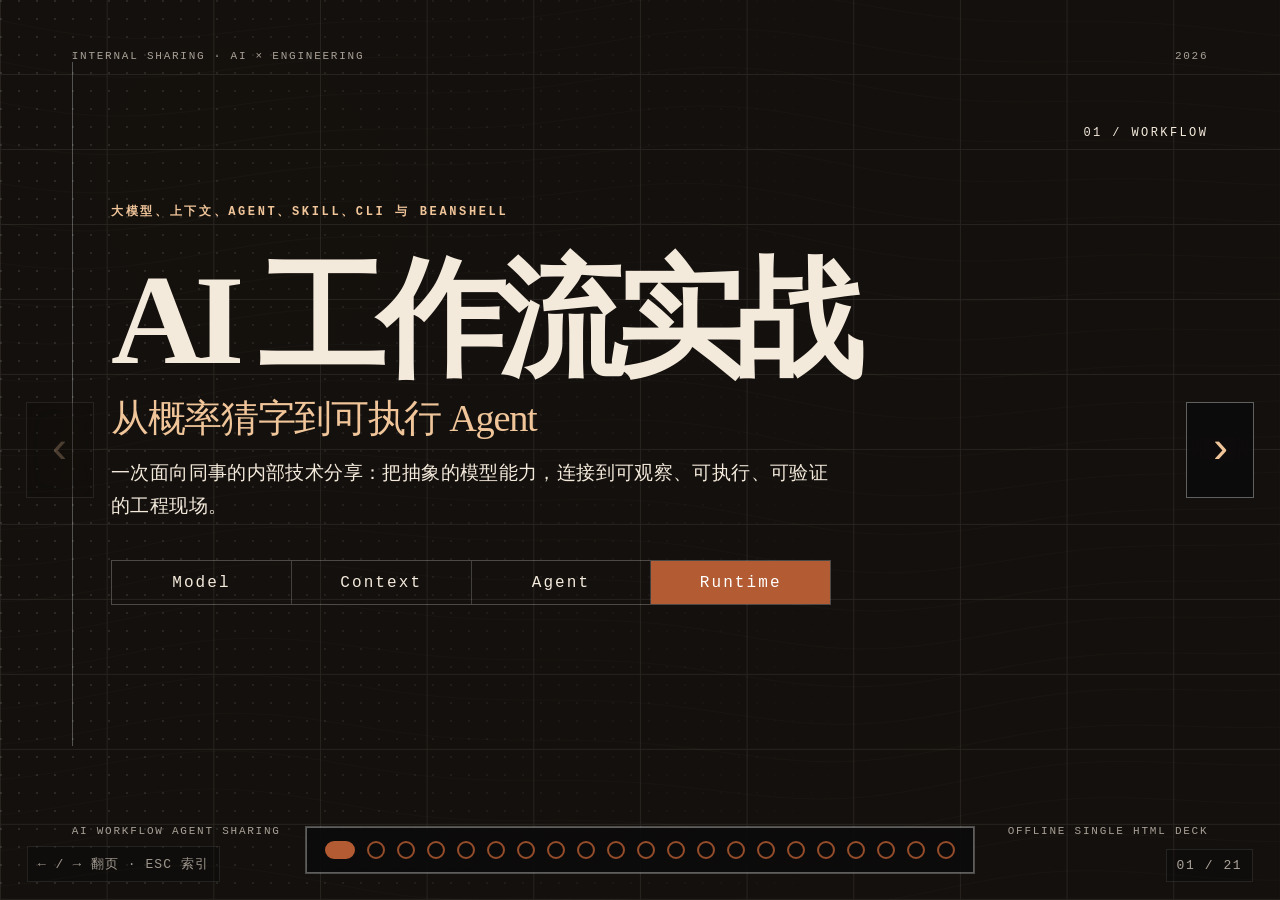
==== commit 4a0ba38e: "完善PPT" ====
--- a/ai-programming-share/index.html
+++ b/ai-programming-share/index.html
@@ -1,5 +1,5 @@
 <!doctype html><html lang="zh-CN"><head><meta charset="utf-8"><meta name="viewport" content="width=device-width, initial-scale=1"><title>AI 工作流实战：从概率猜字到可执行 Agent</title><style>
-:root{--ink:#14110e;--ink-rgb:20,17,14;--paper:#f4eadc;--paper-rgb:244,234,220;--paper-tint:#ead9c2;--muted:#8a7a67;--blue:#b35b32;--blue-rgb:179,91,50;--orange:#8f3f2b;--serif:"Noto Serif SC","Source Han Serif SC","Songti SC",Georgia,serif;--sans:"Noto Sans SC","Inter","Helvetica Neue",Arial,sans-serif;--mono:"IBM Plex Mono","SFMono-Regular",Consolas,"Liberation Mono",monospace}*{box-sizing:border-box;margin:0;padding:0}html,body{width:100%;height:100%;overflow:hidden;background:var(--ink);color:var(--paper);font-family:var(--sans);-webkit-font-smoothing:antialiased;text-rendering:optimizeLegibility}#bg{position:fixed;inset:0;width:100vw;height:100vh;z-index:0;background:var(--ink)}body::before{content:"";position:fixed;inset:0;pointer-events:none;z-index:1;background:radial-gradient(circle at 18% 20%,rgba(179,91,50,.10),transparent 34%),radial-gradient(circle at 82% 74%,rgba(143,63,43,.10),transparent 38%);mix-blend-mode:multiply}body:not(.light-mode)::before{mix-blend-mode:screen;opacity:.45}#deck{position:fixed;inset:0;height:100vh;display:flex;transition:transform .85s cubic-bezier(.77,0,.175,1);z-index:2;will-change:transform}.slide{width:100vw;height:100vh;flex:0 0 100vw;position:relative;overflow:hidden;padding:5.6vh 5.6vw 7vh;display:flex;flex-direction:column;isolation:isolate}.slide.light{background:rgba(var(--paper-rgb),.94);color:var(--ink)}.slide.dark{background:rgba(var(--ink-rgb),.90);color:var(--paper)}.slide.hero.dark{background:rgba(var(--ink-rgb),.68)}.slide.hero.light{background:rgba(var(--paper-rgb),.82)}.slide::before{content:"";position:absolute;inset:0;z-index:-1;pointer-events:none;background-image:linear-gradient(90deg,currentColor 1px,transparent 1px),linear-gradient(0deg,currentColor 1px,transparent 1px);background-size:8.333vw 8.333vh;opacity:.035}.slide.dark::before{opacity:.055}.slide.hero::before{opacity:.085}.cover-ikb{background:var(--blue)!important;color:white}.cover-ikb::before{opacity:.11}.cover-unified{background:rgba(var(--ink-rgb),.90)!important;color:var(--paper)}.cover-unified::before{opacity:.075}.cover-unified::after{display:none}.cover-unified .cover-center{border-left:1px solid rgba(255,255,255,.28);padding-left:3vw}.cover-unified .h-hero{max-width:74vw}.cover-unified .h-sub{color:#f0c59a}.cover-unified .lead{max-width:720px}.cover-unified .ascii-field{opacity:.30;mask-image:linear-gradient(90deg,black 0,transparent 70%)}.chrome,.foot{display:flex;justify-content:space-between;align-items:flex-start;font-family:var(--mono);font-size:11px;letter-spacing:.16em;text-transform:uppercase;opacity:.66;position:relative;z-index:5}.foot{margin-top:auto;align-items:flex-end}.foot div:first-child{max-width:60vw}.kicker{font-family:var(--mono);letter-spacing:.22em;text-transform:uppercase;font-size:12px;color:var(--blue);font-weight:600;margin-bottom:2.6vh}.dark .kicker,.cover-ikb .kicker{color:#f0c59a}.hero.light .kicker{color:var(--blue)}.h-hero{font-family:var(--serif);font-weight:700;letter-spacing:-.07em;line-height:.92;font-size:clamp(74px,10vw,172px)}.h-xl{font-family:var(--serif);font-weight:650;letter-spacing:-.06em;line-height:1.02;font-size:clamp(50px,6.3vw,112px)}.h-lg{font-family:var(--serif);font-weight:650;letter-spacing:-.045em;line-height:1.04;font-size:clamp(42px,4.8vw,88px)}.h-sub{font-family:var(--serif);font-weight:420;letter-spacing:-.035em;line-height:1.08;font-size:clamp(28px,3vw,54px);opacity:.88}.h-sub.small{font-size:clamp(26px,2.7vw,48px);margin-top:3vh}.h-statement{font-family:var(--serif);font-weight:700;letter-spacing:-.065em;line-height:1.02;font-size:clamp(58px,7.2vw,132px)}.h-statement span{color:var(--blue)}.dark .h-statement span{color:#d79a63}.lead{font-size:clamp(19px,1.45vw,28px);line-height:1.72;letter-spacing:.02em;opacity:.84}.body{font-size:clamp(17px,1.18vw,22px);line-height:1.85;opacity:.82}.small-note{font-family:var(--mono);font-size:12px;line-height:1.8;letter-spacing:.04em;opacity:.64;margin-top:3vh}.on-dark{color:rgba(255,255,255,.70)}.max-520{max-width:520px}.max-620{max-width:620px}.max-760{max-width:760px}.max-820{max-width:820px}.max-920{max-width:920px}.max-980{max-width:980px}.top-gap{padding-top:7.5vh}.center-left{display:grid;align-content:center;min-height:76vh}.statement{padding-top:8vh}.cover-center{display:grid;gap:2vh;align-content:center;min-height:76vh;position:relative;z-index:2}.cover-mark{position:absolute;right:5.6vw;top:14vh;font-family:var(--mono);font-size:12px;letter-spacing:.2em;opacity:.65}.ascii-field{position:absolute;inset:0;z-index:0;background-image:radial-gradient(circle at 1px 1px,rgba(255,255,255,.36) 1px,transparent 0);background-size:18px 18px;mask-image:radial-gradient(circle at 65% 45%,black 0,transparent 58%);animation:pulse 3.8s ease-in-out infinite alternate}@keyframes pulse{from{opacity:.22;transform:scale(1)}to{opacity:.42;transform:scale(1.02)}}.split{display:grid;grid-template-columns:1.03fr .97fr;gap:6vw;align-items:center}.tech-grid{display:grid;grid-template-columns:.85fr 1.15fr;gap:4vw;align-items:start}.final-grid,.case-grid{display:grid;grid-template-columns:1fr 1fr;gap:6vw;align-items:start}.closing-grid{display:grid;grid-template-columns:1.15fr .85fr;gap:6vw;align-items:center;min-height:76vh}.act-center{display:grid;gap:4vh;align-content:center;min-height:78vh}.invert{color:var(--ink)}.diagram{border:1px solid currentColor;min-height:46vh;position:relative;color:inherit;background:rgba(255,255,255,.02)}.light .diagram{background:rgba(0,0,0,.02)}.diagram svg{width:100%;height:100%;display:block}.node{fill:transparent;stroke:currentColor;stroke-width:1}.node.soft{fill:rgba(var(--blue-rgb),.08)}.node.accent{stroke:var(--blue);stroke-width:2}.svg-label{fill:currentColor;font:600 20px var(--sans)}.svg-mini{fill:currentColor;font:400 14px var(--mono);opacity:.6}.arrow{fill:none;stroke:currentColor;stroke-width:1.2;marker-end:url(#arrow);opacity:.7}.accent-line{fill:none;stroke:var(--blue);stroke-width:4}.loop{stroke:var(--blue);opacity:.85}.grid-bg::after,.grid-bg-paper::after{content:"";position:absolute;inset:auto 5.6vw 7vh auto;width:32vw;height:32vw;border:1px solid currentColor;opacity:.05;z-index:-1}.grid-bg-paper::after{opacity:.075}.rowlines{margin-top:7vh;border-top:1px solid rgba(0,0,0,.25);max-width:1050px}.rowlines div{display:grid;grid-template-columns:90px 1fr;gap:2vw;padding:2.2vh 0;border-bottom:1px solid rgba(0,0,0,.2);align-items:center}.rowlines span,.cards span,.takeaways span,.timeline span{font-family:var(--mono);font-size:12px;letter-spacing:.2em;color:var(--blue)}.rowlines p{font-size:clamp(22px,2.2vw,36px);font-family:var(--serif);letter-spacing:-.03em}.code-card{font-family:var(--mono);font-size:clamp(13px,1vw,17px);line-height:1.62;white-space:pre-wrap;border:1px solid currentColor;padding:3vh 2vw;background:rgba(255,255,255,.045);color:inherit;overflow:hidden}.light .code-card{background:rgba(0,0,0,.045)}.xml{min-height:56vh}.spec-tags{display:grid;gap:1.2vh;margin-top:6vh;max-width:520px}.spec-tags span,.feature-lines span{display:block;border-top:1px solid currentColor;padding:1.3vh 0;font-family:var(--mono);font-size:13px;letter-spacing:.06em;opacity:.78}.rules-list{list-style:none;margin-top:5vh;border-top:1px solid rgba(255,255,255,.25)}.rules-list li{padding:1.55vh 0;border-bottom:1px solid rgba(255,255,255,.18);font-size:clamp(18px,1.4vw,26px)}.rules-list code,.code-card code,code{font-family:var(--mono);font-size:.9em;color:inherit}.react-loop{position:relative;min-height:520px}.loop-node{position:absolute;width:180px;height:110px;border:1px solid currentColor;display:grid;align-content:center;gap:.6vh;padding:18px;background:var(--paper)}.loop-node b{font-family:var(--mono);letter-spacing:.08em}.loop-node span{font-size:14px;opacity:.72}.thought{left:160px;top:18px}.action{right:24px;top:220px}.obs{left:30px;bottom:25px}.loop-core{position:absolute;left:205px;top:215px;width:130px;height:130px;display:grid;place-items:center;background:var(--blue);color:white;font-family:var(--mono);letter-spacing:.1em}.loop-arrows{position:absolute;inset:0;width:100%;height:100%;fill:none;stroke:var(--blue);stroke-width:2;pointer-events:none}.boundary-strip{margin-top:6vh;display:flex;gap:0;max-width:900px;border:1px solid rgba(0,0,0,.3)}.boundary-strip span{flex:1;padding:2vh 1vw;text-align:center;font-family:var(--mono);letter-spacing:.13em;border-right:1px solid rgba(0,0,0,.22)}.boundary-strip span:last-child{border-right:0;background:var(--blue);color:white}.cover-strip{margin-top:2.2vh;max-width:720px;border-color:rgba(255,255,255,.24)}.cover-strip span{color:var(--paper);border-color:rgba(255,255,255,.20);padding:1.4vh .8vw}.cover-strip span:last-child{background:var(--blue);color:white}.cards{display:grid;gap:1px;margin-top:6vh;background:currentColor;border:1px solid currentColor}.cards.four{grid-template-columns:repeat(4,1fr)}.cards.three{grid-template-columns:repeat(3,1fr)}.cards.six{grid-template-columns:repeat(3,1fr)}.cards article{min-height:31vh;background:var(--ink);color:var(--paper);padding:2.6vh 1.8vw;display:flex;flex-direction:column;gap:2vh}.light .cards article{background:var(--paper);color:var(--ink)}.cards h3,.takeaways h3{font-family:var(--serif);font-size:clamp(28px,2.5vw,45px);letter-spacing:-.04em}.cards p,.takeaways p{font-size:clamp(15px,1.05vw,20px);line-height:1.75;opacity:.76}.cards .accent-card{background:var(--blue)!important;color:white}.compact article{min-height:22vh}.wide article{min-height:26vh}.callout{margin-top:5vh;font-family:var(--serif);font-size:clamp(24px,2.5vw,44px);line-height:1.25;max-width:1160px}.callout.ink{color:var(--blue)}.body-list{margin-top:4vh;list-style:none;border-top:1px solid rgba(0,0,0,.22)}.body-list li{padding:1.8vh 0;border-bottom:1px solid rgba(0,0,0,.15);font-size:clamp(18px,1.35vw,25px);line-height:1.55}.jvm{display:grid;place-items:center;min-height:50vh}.jvm-box{width:72%;height:260px;border:1px solid currentColor;display:grid;align-content:start;gap:3vh;padding:28px}.jvm-box b{font-family:var(--mono);letter-spacing:.15em}.jvm-box span{opacity:.56}.jvm-grid{display:grid;grid-template-columns:repeat(3,1fr);gap:1px;background:currentColor}.jvm-grid em{font-style:normal;background:var(--paper);padding:34px 12px;text-align:center;font-family:var(--mono)}.bsh-box,.result-box{position:absolute;border:1px solid var(--blue);padding:18px 26px;font-family:var(--mono);background:var(--paper)}.bsh-box{left:6%;bottom:8%}.result-box{right:6%;bottom:8%;background:var(--blue);color:#fff}.duo{display:grid;grid-template-columns:1fr 1fr;gap:1px;background:rgba(0,0,0,.35);border:1px solid rgba(0,0,0,.35);margin-top:5vh}.duo-col{background:var(--paper);padding:4vh 3vw;min-height:42vh}.duo-col h2,.before-after h2{font-family:var(--mono);letter-spacing:.18em;text-transform:uppercase;color:var(--blue);margin-bottom:3vh}.duo-col ul{list-style:none;display:grid;gap:1.8vh}.duo-col li{font-size:clamp(18px,1.35vw,25px);line-height:1.4}.duo-col.bad h2{color:var(--orange)}.pipeline{margin-top:7vh;display:grid;grid-template-columns:repeat(7,1fr);gap:0;align-items:center;border:1px solid rgba(255,255,255,.32)}.pipeline div{min-height:15vh;display:grid;place-items:center;text-align:center;font-family:var(--mono);font-size:clamp(13px,1.1vw,18px);background:rgba(255,255,255,.03);border-right:1px solid rgba(255,255,255,.18)}.pipeline div:nth-child(6){background:var(--blue);color:white}.pipeline div small{display:block;margin-top:.55vh;font-size:.72em;opacity:.72;letter-spacing:.06em}.pipeline i{display:none}.feature-lines{display:grid;grid-template-columns:repeat(5,1fr);gap:2vw;margin-top:4vh}.feature-lines span{border-color:rgba(255,255,255,.28)}blockquote{font-family:var(--serif);font-size:clamp(26px,2.7vw,52px);line-height:1.28;letter-spacing:-.04em;border-left:4px solid var(--blue);padding-left:2vw}.paper-quote{font-size:clamp(23px,2.2vw,42px);max-width:1120px;margin-top:3vh}.result{margin-top:5vh;font-size:clamp(20px,1.5vw,30px);line-height:1.5;color:#f0c59a}.timeline{display:grid;gap:1px;background:rgba(255,255,255,.28);border:1px solid rgba(255,255,255,.28)}.timeline div{display:grid;grid-template-columns:70px 1fr;gap:1vw;align-items:center;background:var(--ink);padding:2.3vh 2vw;font-size:clamp(18px,1.3vw,24px)}.before-after{display:grid;grid-template-columns:1fr 1fr;gap:1px;background:rgba(0,0,0,.3);border:1px solid rgba(0,0,0,.3);margin-top:4vh}.before-after section{background:var(--paper);padding:3.4vh 3vw;min-height:32vh}.before-after .after{background:var(--blue);color:white}.before-after .after h2{color:white}.before-after p{font-size:clamp(19px,1.4vw,26px);line-height:1.6;margin-bottom:2vh}.before-after ul{list-style:none;display:grid;gap:1vh;font-family:var(--mono);opacity:.8}.takeaways{display:grid;gap:1px;background:rgba(255,255,255,.25);border:1px solid rgba(255,255,255,.25)}.takeaways article{background:var(--ink);padding:3vh 2.4vw;min-height:21vh}.closing .h-statement{font-size:clamp(50px,5.7vw,104px)}.debug-scene{height:56vh;border:1px solid rgba(0,0,0,.3);position:relative;background:linear-gradient(135deg,rgba(179,91,50,.08),transparent),rgba(10,10,11,.06);overflow:hidden}.terminal-panel{position:absolute;left:9%;top:17%;width:72%;height:56%;background:var(--ink);color:var(--paper);padding:48px 28px 22px;border:1px solid rgba(0,0,0,.75)}.terminal-panel>span{position:absolute;top:18px;width:9px;height:9px;border-radius:50%;background:#777}.terminal-panel>span:nth-child(1){left:18px}.terminal-panel>span:nth-child(2){left:34px}.terminal-panel>span:nth-child(3){left:50px;background:var(--blue)}.terminal-panel pre{font-family:var(--mono);font-size:clamp(14px,1.1vw,19px);line-height:1.8;color:#f8dec0}.thread-lines i{position:absolute;height:1px;background:var(--blue);opacity:.55}.thread-lines i:nth-child(1){left:7%;right:12%;top:76%}.thread-lines i:nth-child(2){left:20%;right:5%;top:82%}.thread-lines i:nth-child(3){left:4%;right:32%;top:88%}.thread-lines i:nth-child(4){left:35%;right:9%;top:29%}.limit-grid{display:grid;grid-template-columns:repeat(4,1fr);gap:1px;background:rgba(0,0,0,.32);border:1px solid rgba(0,0,0,.32);margin-top:5.5vh}.limit-grid article{background:var(--paper);min-height:34vh;padding:3vh 2vw;display:flex;flex-direction:column;gap:2vh}.limit-grid article.accent-card{background:var(--blue);color:white}.limit-grid span{font-family:var(--mono);font-size:12px;letter-spacing:.2em;color:var(--blue)}.limit-grid .accent-card span{color:#f0c59a}.limit-grid h3{font-family:var(--serif);font-size:clamp(25px,2.05vw,38px);line-height:1.12;letter-spacing:-.04em}.limit-grid p{font-size:clamp(15px,1.08vw,20px);line-height:1.75;opacity:.82}.limit-grid code{font-family:var(--mono);font-size:.88em;background:rgba(0,0,0,.06);padding:.1em .25em}.limit-grid .accent-card code{background:rgba(255,255,255,.16)}.bsh-merged{display:grid;grid-template-columns:.92fr 1.08fr;gap:4vw;align-items:start}.mini-pillars{display:grid;grid-template-columns:1fr;gap:1px;background:rgba(0,0,0,.25);border:1px solid rgba(0,0,0,.25);margin-top:4vh}.mini-pillars article{background:var(--paper);padding:2vh 1.6vw;display:grid;grid-template-columns:52px 150px 1fr;gap:1vw;align-items:start}.mini-pillars span{font-family:var(--mono);font-size:12px;letter-spacing:.16em;color:var(--blue)}.mini-pillars h3{font-family:var(--serif);font-size:clamp(22px,1.7vw,32px);line-height:1.12;letter-spacing:-.04em}.mini-pillars p{font-size:clamp(14px,.95vw,18px);line-height:1.6;opacity:.76}.limit-list{display:grid;gap:1px;background:rgba(0,0,0,.32);border:1px solid rgba(0,0,0,.32);margin-top:3vh}.limit-list article{background:var(--paper);padding:2.2vh 2vw}.limit-list article.accent{background:var(--blue);color:white}.limit-list b{display:block;font-family:var(--serif);font-size:clamp(24px,1.9vw,36px);letter-spacing:-.04em;line-height:1.12;margin-bottom:1vh}.limit-list p{font-size:clamp(15px,1vw,19px);line-height:1.65;opacity:.82}.limit-list code,.mini-pillars code{font-family:var(--mono);font-size:.88em;background:rgba(0,0,0,.06);padding:.08em .22em}.limit-list .accent code{background:rgba(255,255,255,.16)}.skill-chain{margin-top:4.5vh;display:grid;grid-template-columns:1fr;justify-items:center;gap:1.2vh}.skill-chain article{width:min(980px,72vw);border:1px solid rgba(255,255,255,.28);background:rgba(255,255,255,.045);padding:2.2vh 2vw}.skill-chain article.root{border-color:rgba(216,227,255,.45)}.skill-chain article.mid{background:rgba(179,91,50,.18);border-color:rgba(169,195,255,.55)}.skill-chain article.accent{background:var(--blue);color:white;border-color:var(--blue)}.skill-chain span{display:block;font-family:var(--mono);font-size:11px;letter-spacing:.2em;color:#d79a63;margin-bottom:1vh}.skill-chain h3{font-family:var(--serif);font-size:clamp(26px,2.25vw,42px);letter-spacing:-.04em;line-height:1.08;margin-bottom:.8vh}.skill-chain p{font-size:clamp(14px,1vw,19px);line-height:1.65;opacity:.82}.skill-chain code{font-family:var(--mono);font-size:.9em;background:rgba(255,255,255,.12);padding:.1em .25em}.chain-arrow{font-family:var(--mono);font-size:28px;color:#d79a63;line-height:1}.branch{display:grid;grid-template-columns:1fr 1fr;gap:min(22vw,330px);height:30px;align-items:end}.leaf-grid{display:grid;grid-template-columns:1fr 1fr;gap:1.4vw;width:min(1120px,82vw)}.leaf-grid article{width:auto;min-height:18vh}#nav{position:fixed;left:50%;bottom:3vh;transform:translateX(-50%);display:flex;gap:12px;z-index:20;padding:13px 18px;border:1px solid rgba(179,91,50,.42);background:rgba(241,239,234,.86);backdrop-filter:blur(10px);box-shadow:0 0 0 1px rgba(255,255,255,.25)}
+:root{--ink:#14110e;--ink-rgb:20,17,14;--paper:#f4eadc;--paper-rgb:244,234,220;--paper-tint:#ead9c2;--muted:#8a7a67;--blue:#b35b32;--blue-rgb:179,91,50;--orange:#8f3f2b;--serif:"Noto Serif SC","Source Han Serif SC","Songti SC",Georgia,serif;--sans:"Noto Sans SC","Inter","Helvetica Neue",Arial,sans-serif;--mono:"IBM Plex Mono","SFMono-Regular",Consolas,"Liberation Mono",monospace}*{box-sizing:border-box;margin:0;padding:0}html,body{width:100%;height:100%;overflow:hidden;background:var(--ink);color:var(--paper);font-family:var(--sans);-webkit-font-smoothing:antialiased;text-rendering:optimizeLegibility}#bg{position:fixed;inset:0;width:100vw;height:100vh;z-index:0;background:var(--ink)}body::before{content:"";position:fixed;inset:0;pointer-events:none;z-index:1;background:radial-gradient(circle at 18% 20%,rgba(179,91,50,.10),transparent 34%),radial-gradient(circle at 82% 74%,rgba(143,63,43,.10),transparent 38%);mix-blend-mode:multiply}body:not(.light-mode)::before{mix-blend-mode:screen;opacity:.45}#deck{position:fixed;inset:0;height:100vh;display:flex;transition:transform .85s cubic-bezier(.77,0,.175,1);z-index:2;will-change:transform}.slide{width:100vw;height:100vh;flex:0 0 100vw;position:relative;overflow:hidden;padding:5.6vh 5.6vw 7vh;display:flex;flex-direction:column;isolation:isolate}.slide.light{background:rgba(var(--paper-rgb),.94);color:var(--ink)}.slide.dark{background:rgba(var(--ink-rgb),.90);color:var(--paper)}.slide.hero.dark{background:rgba(var(--ink-rgb),.68)}.slide.hero.light{background:rgba(var(--paper-rgb),.82)}.slide::before{content:"";position:absolute;inset:0;z-index:-1;pointer-events:none;background-image:linear-gradient(90deg,currentColor 1px,transparent 1px),linear-gradient(0deg,currentColor 1px,transparent 1px);background-size:8.333vw 8.333vh;opacity:.035}.slide.dark::before{opacity:.055}.slide.hero::before{opacity:.085}.cover-ikb{background:var(--blue)!important;color:white}.cover-ikb::before{opacity:.11}.cover-unified{background:rgba(var(--ink-rgb),.90)!important;color:var(--paper)}.cover-unified::before{opacity:.075}.cover-unified::after{display:none}.cover-unified .cover-center{border-left:1px solid rgba(255,255,255,.28);padding-left:3vw}.cover-unified .h-hero{max-width:74vw}.cover-unified .h-sub{color:#f0c59a}.cover-unified .lead{max-width:720px}.cover-unified .ascii-field{opacity:.30;mask-image:linear-gradient(90deg,black 0,transparent 70%)}.chrome,.foot{display:flex;justify-content:space-between;align-items:flex-start;font-family:var(--mono);font-size:11px;letter-spacing:.16em;text-transform:uppercase;opacity:.66;position:relative;z-index:5}.foot{margin-top:auto;align-items:flex-end}.foot div:first-child{max-width:60vw}.kicker{font-family:var(--mono);letter-spacing:.22em;text-transform:uppercase;font-size:12px;color:var(--blue);font-weight:600;margin-bottom:2.6vh}.dark .kicker,.cover-ikb .kicker{color:#f0c59a}.hero.light .kicker{color:var(--blue)}.h-hero{font-family:var(--serif);font-weight:700;letter-spacing:-.07em;line-height:.92;font-size:clamp(74px,10vw,172px)}.h-xl{font-family:var(--serif);font-weight:650;letter-spacing:-.06em;line-height:1.02;font-size:clamp(50px,6.3vw,112px)}.h-lg{font-family:var(--serif);font-weight:650;letter-spacing:-.045em;line-height:1.04;font-size:clamp(42px,4.8vw,88px)}.h-sub{font-family:var(--serif);font-weight:420;letter-spacing:-.035em;line-height:1.08;font-size:clamp(28px,3vw,54px);opacity:.88}.h-sub.small{font-size:clamp(26px,2.7vw,48px);margin-top:3vh}.h-statement{font-family:var(--serif);font-weight:700;letter-spacing:-.065em;line-height:1.02;font-size:clamp(58px,7.2vw,132px)}.h-statement span{color:var(--blue)}.dark .h-statement span{color:#d79a63}.lead{font-size:clamp(19px,1.45vw,28px);line-height:1.72;letter-spacing:.02em;opacity:.84}.body{font-size:clamp(17px,1.18vw,22px);line-height:1.85;opacity:.82}.small-note{font-family:var(--mono);font-size:12px;line-height:1.8;letter-spacing:.04em;opacity:.64;margin-top:3vh}.on-dark{color:rgba(255,255,255,.70)}.max-520{max-width:520px}.max-620{max-width:620px}.max-760{max-width:760px}.max-820{max-width:820px}.max-920{max-width:920px}.max-980{max-width:980px}.top-gap{padding-top:7.5vh}.center-left{display:grid;align-content:center;min-height:76vh}.statement{padding-top:8vh}.cover-center{display:grid;gap:2vh;align-content:center;min-height:76vh;position:relative;z-index:2}.cover-mark{position:absolute;right:5.6vw;top:14vh;font-family:var(--mono);font-size:12px;letter-spacing:.2em;opacity:.65}.ascii-field{position:absolute;inset:0;z-index:0;background-image:radial-gradient(circle at 1px 1px,rgba(255,255,255,.36) 1px,transparent 0);background-size:18px 18px;mask-image:radial-gradient(circle at 65% 45%,black 0,transparent 58%);animation:pulse 3.8s ease-in-out infinite alternate}@keyframes pulse{from{opacity:.22;transform:scale(1)}to{opacity:.42;transform:scale(1.02)}}.split{display:grid;grid-template-columns:1.03fr .97fr;gap:6vw;align-items:center}.tech-grid{display:grid;grid-template-columns:.85fr 1.15fr;gap:4vw;align-items:start}.final-grid,.case-grid{display:grid;grid-template-columns:1fr 1fr;gap:6vw;align-items:start}.closing-grid{display:grid;grid-template-columns:1.15fr .85fr;gap:6vw;align-items:center;min-height:76vh}.act-center{display:grid;gap:4vh;align-content:center;min-height:78vh}.invert{color:var(--ink)}.diagram{border:1px solid currentColor;min-height:46vh;position:relative;color:inherit;background:rgba(255,255,255,.02)}.light .diagram{background:rgba(0,0,0,.02)}.diagram svg{width:100%;height:100%;display:block}.node{fill:transparent;stroke:currentColor;stroke-width:1}.node.soft{fill:rgba(var(--blue-rgb),.08)}.node.accent{stroke:var(--blue);stroke-width:2}.svg-label{fill:currentColor;font:600 20px var(--sans)}.svg-mini{fill:currentColor;font:400 14px var(--mono);opacity:.6}.arrow{fill:none;stroke:currentColor;stroke-width:1.2;marker-end:url(#arrow);opacity:.7}.accent-line{fill:none;stroke:var(--blue);stroke-width:4}.loop{stroke:var(--blue);opacity:.85}.grid-bg::after,.grid-bg-paper::after{content:"";position:absolute;inset:auto 5.6vw 7vh auto;width:32vw;height:32vw;border:1px solid currentColor;opacity:.05;z-index:-1}.grid-bg-paper::after{opacity:.075}.rowlines{margin-top:7vh;border-top:1px solid rgba(0,0,0,.25);max-width:1050px}.rowlines div{display:grid;grid-template-columns:90px 1fr;gap:2vw;padding:2.2vh 0;border-bottom:1px solid rgba(0,0,0,.2);align-items:center}.rowlines span,.cards span,.takeaways span,.timeline span{font-family:var(--mono);font-size:12px;letter-spacing:.2em;color:var(--blue)}.rowlines p{font-size:clamp(22px,2.2vw,36px);font-family:var(--serif);letter-spacing:-.03em}.code-card{font-family:var(--mono);font-size:clamp(13px,1vw,17px);line-height:1.62;white-space:pre-wrap;border:1px solid currentColor;padding:3vh 2vw;background:rgba(255,255,255,.045);color:inherit;overflow:hidden}.light .code-card{background:rgba(0,0,0,.045)}.xml{min-height:56vh}.spec-tags{display:grid;gap:1.2vh;margin-top:6vh;max-width:520px}.spec-tags span,.feature-lines span{display:block;border-top:1px solid currentColor;padding:1.3vh 0;font-family:var(--mono);font-size:13px;letter-spacing:.06em;opacity:.78}.rules-list{list-style:none;margin-top:5vh;border-top:1px solid rgba(255,255,255,.25)}.rules-list li{padding:1.55vh 0;border-bottom:1px solid rgba(255,255,255,.18);font-size:clamp(18px,1.4vw,26px)}.rules-list code,.code-card code,code{font-family:var(--mono);font-size:.9em;color:inherit}.react-loop{position:relative;min-height:520px}.loop-node{position:absolute;width:180px;height:110px;border:1px solid currentColor;display:grid;align-content:center;gap:.6vh;padding:18px;background:var(--paper)}.loop-node b{font-family:var(--mono);letter-spacing:.08em}.loop-node span{font-size:14px;opacity:.72}.thought{left:160px;top:18px}.action{right:24px;top:220px}.obs{left:30px;bottom:25px}.loop-core{position:absolute;left:205px;top:215px;width:130px;height:130px;display:grid;place-items:center;background:var(--blue);color:white;font-family:var(--mono);letter-spacing:.1em}.loop-arrows{position:absolute;inset:0;width:100%;height:100%;fill:none;stroke:var(--blue);stroke-width:2;pointer-events:none}.boundary-strip{margin-top:6vh;display:flex;gap:0;max-width:900px;border:1px solid rgba(0,0,0,.3)}.boundary-strip span{flex:1;padding:2vh 1vw;text-align:center;font-family:var(--mono);letter-spacing:.13em;border-right:1px solid rgba(0,0,0,.22)}.boundary-strip span:last-child{border-right:0;background:var(--blue);color:white}.cover-strip{margin-top:2.2vh;max-width:720px;border-color:rgba(255,255,255,.24)}.cover-strip span{color:var(--paper);border-color:rgba(255,255,255,.20);padding:1.4vh .8vw}.cover-strip span:last-child{background:var(--blue);color:white}.cards{display:grid;gap:1px;margin-top:6vh;background:currentColor;border:1px solid currentColor}.cards.four{grid-template-columns:repeat(4,1fr)}.cards.three{grid-template-columns:repeat(3,1fr)}.cards.six{grid-template-columns:repeat(3,1fr)}.cards article{min-height:31vh;background:var(--ink);color:var(--paper);padding:2.6vh 1.8vw;display:flex;flex-direction:column;gap:2vh}.light .cards article{background:var(--paper);color:var(--ink)}.cards h3,.takeaways h3{font-family:var(--serif);font-size:clamp(28px,2.5vw,45px);letter-spacing:-.04em}.cards p,.takeaways p{font-size:clamp(15px,1.05vw,20px);line-height:1.75;opacity:.76}.cards .accent-card{background:var(--blue)!important;color:white}.compact article{min-height:22vh}.wide article{min-height:26vh}.callout{margin-top:5vh;font-family:var(--serif);font-size:clamp(24px,2.5vw,44px);line-height:1.25;max-width:1160px}.callout.ink{color:var(--blue)}.body-list{margin-top:4vh;list-style:none;border-top:1px solid rgba(0,0,0,.22)}.body-list li{padding:1.8vh 0;border-bottom:1px solid rgba(0,0,0,.15);font-size:clamp(18px,1.35vw,25px);line-height:1.55}.jvm{display:grid;place-items:center;min-height:50vh}.jvm-box{width:72%;height:260px;border:1px solid currentColor;display:grid;align-content:start;gap:3vh;padding:28px}.jvm-box b{font-family:var(--mono);letter-spacing:.15em}.jvm-box span{opacity:.56}.jvm-grid{display:grid;grid-template-columns:repeat(3,1fr);gap:1px;background:currentColor}.jvm-grid em{font-style:normal;background:var(--paper);padding:34px 12px;text-align:center;font-family:var(--mono)}.bsh-box,.result-box{position:absolute;border:1px solid var(--blue);padding:18px 26px;font-family:var(--mono);background:var(--paper)}.bsh-box{left:6%;bottom:8%}.result-box{right:6%;bottom:8%;background:var(--blue);color:#fff}.duo{display:grid;grid-template-columns:1fr 1fr;gap:1px;background:rgba(0,0,0,.35);border:1px solid rgba(0,0,0,.35);margin-top:5vh}.duo-col{background:var(--paper);padding:4vh 3vw;min-height:42vh}.duo-col h2,.before-after h2{font-family:var(--mono);letter-spacing:.18em;text-transform:uppercase;color:var(--blue);margin-bottom:3vh}.duo-col ul{list-style:none;display:grid;gap:1.8vh}.duo-col li{font-size:clamp(18px,1.35vw,25px);line-height:1.4}.duo-col.bad h2{color:var(--orange)}.pipeline{margin-top:7vh;display:grid;grid-template-columns:repeat(7,1fr);gap:0;align-items:center;border:1px solid rgba(255,255,255,.32)}.pipeline div{min-height:15vh;display:grid;place-items:center;text-align:center;font-family:var(--mono);font-size:clamp(13px,1.1vw,18px);background:rgba(255,255,255,.03);border-right:1px solid rgba(255,255,255,.18)}.pipeline div:nth-child(6){background:var(--blue);color:white}.pipeline div small{display:block;margin-top:.55vh;font-size:.72em;opacity:.72;letter-spacing:.06em}.pipeline i{display:none}.feature-lines{display:grid;grid-template-columns:repeat(5,1fr);gap:2vw;margin-top:4vh}.feature-lines span{border-color:rgba(255,255,255,.28)}blockquote{font-family:var(--serif);font-size:clamp(26px,2.7vw,52px);line-height:1.28;letter-spacing:-.04em;border-left:4px solid var(--blue);padding-left:2vw}.paper-quote{font-size:clamp(23px,2.2vw,42px);max-width:1120px;margin-top:3vh}.result{margin-top:5vh;font-size:clamp(20px,1.5vw,30px);line-height:1.5;color:#f0c59a}.timeline{display:grid;gap:1px;background:rgba(255,255,255,.28);border:1px solid rgba(255,255,255,.28)}.timeline div{display:grid;grid-template-columns:70px 1fr;gap:1vw;align-items:center;background:var(--ink);padding:2.3vh 2vw;font-size:clamp(18px,1.3vw,24px)}.before-after{display:grid;grid-template-columns:1fr 1fr;gap:1px;background:rgba(0,0,0,.3);border:1px solid rgba(0,0,0,.3);margin-top:4vh}.before-after section{background:var(--paper);padding:3.4vh 3vw;min-height:32vh}.before-after .after{background:var(--blue);color:white}.before-after .after h2{color:white}.before-after p{font-size:clamp(19px,1.4vw,26px);line-height:1.6;margin-bottom:2vh}.before-after ul{list-style:none;display:grid;gap:1vh;font-family:var(--mono);opacity:.8}.takeaways{display:grid;gap:1px;background:rgba(255,255,255,.25);border:1px solid rgba(255,255,255,.25)}.takeaways article{background:var(--ink);padding:3vh 2.4vw;min-height:21vh}.closing .h-statement{font-size:clamp(50px,5.7vw,104px)}.debug-scene{height:56vh;border:1px solid rgba(0,0,0,.3);position:relative;background:linear-gradient(135deg,rgba(179,91,50,.08),transparent),rgba(10,10,11,.06);overflow:hidden}.terminal-panel{position:absolute;left:9%;top:17%;width:72%;height:56%;background:var(--ink);color:var(--paper);padding:48px 28px 22px;border:1px solid rgba(0,0,0,.75)}.terminal-panel>span{position:absolute;top:18px;width:9px;height:9px;border-radius:50%;background:#777}.terminal-panel>span:nth-child(1){left:18px}.terminal-panel>span:nth-child(2){left:34px}.terminal-panel>span:nth-child(3){left:50px;background:var(--blue)}.terminal-panel pre{font-family:var(--mono);font-size:clamp(14px,1.1vw,19px);line-height:1.8;color:#f8dec0}.thread-lines i{position:absolute;height:1px;background:var(--blue);opacity:.55}.thread-lines i:nth-child(1){left:7%;right:12%;top:76%}.thread-lines i:nth-child(2){left:20%;right:5%;top:82%}.thread-lines i:nth-child(3){left:4%;right:32%;top:88%}.thread-lines i:nth-child(4){left:35%;right:9%;top:29%}.limit-grid{display:grid;grid-template-columns:repeat(4,1fr);gap:1px;background:rgba(0,0,0,.32);border:1px solid rgba(0,0,0,.32);margin-top:5.5vh}.limit-grid article{background:var(--paper);min-height:34vh;padding:3vh 2vw;display:flex;flex-direction:column;gap:2vh}.limit-grid article.accent-card{background:var(--blue);color:white}.limit-grid span{font-family:var(--mono);font-size:12px;letter-spacing:.2em;color:var(--blue)}.limit-grid .accent-card span{color:#f0c59a}.limit-grid h3{font-family:var(--serif);font-size:clamp(25px,2.05vw,38px);line-height:1.12;letter-spacing:-.04em}.limit-grid p{font-size:clamp(15px,1.08vw,20px);line-height:1.75;opacity:.82}.limit-grid code{font-family:var(--mono);font-size:.88em;background:rgba(0,0,0,.06);padding:.1em .25em}.limit-grid .accent-card code{background:rgba(255,255,255,.16)}.bsh-merged{display:grid;grid-template-columns:.92fr 1.08fr;gap:4vw;align-items:start}.mini-pillars{display:grid;grid-template-columns:1fr;gap:1px;background:rgba(0,0,0,.25);border:1px solid rgba(0,0,0,.25);margin-top:4vh}.mini-pillars article{background:var(--paper);padding:2vh 1.6vw;display:grid;grid-template-columns:52px 150px 1fr;gap:1vw;align-items:start}.mini-pillars span{font-family:var(--mono);font-size:12px;letter-spacing:.16em;color:var(--blue)}.mini-pillars h3{font-family:var(--serif);font-size:clamp(22px,1.7vw,32px);line-height:1.12;letter-spacing:-.04em}.mini-pillars p{font-size:clamp(14px,.95vw,18px);line-height:1.6;opacity:.76}.limit-list{display:grid;gap:1px;background:rgba(0,0,0,.32);border:1px solid rgba(0,0,0,.32);margin-top:3vh}.limit-list article{background:var(--paper);padding:2.2vh 2vw}.limit-list article.accent{background:var(--blue);color:white}.limit-list b{display:block;font-family:var(--serif);font-size:clamp(24px,1.9vw,36px);letter-spacing:-.04em;line-height:1.12;margin-bottom:1vh}.limit-list p{font-size:clamp(15px,1vw,19px);line-height:1.65;opacity:.82}.limit-list code,.mini-pillars code{font-family:var(--mono);font-size:.88em;background:rgba(0,0,0,.06);padding:.08em .22em}.limit-list .accent code{background:rgba(255,255,255,.16)}.skill-chain{margin-top:4.5vh;display:grid;grid-template-columns:1fr;justify-items:center;gap:1.2vh}.skill-chain article{width:min(980px,72vw);border:1px solid rgba(255,255,255,.28);background:rgba(255,255,255,.045);padding:2.2vh 2vw}.skill-chain article.root{border-color:rgba(216,227,255,.45)}.skill-chain article.mid{background:rgba(179,91,50,.18);border-color:rgba(169,195,255,.55)}.skill-chain article.accent{background:var(--blue);color:white;border-color:var(--blue)}.skill-chain span{display:block;font-family:var(--mono);font-size:11px;letter-spacing:.2em;color:#d79a63;margin-bottom:1vh}.skill-chain h3{font-family:var(--serif);font-size:clamp(26px,2.25vw,42px);letter-spacing:-.04em;line-height:1.08;margin-bottom:.8vh}.skill-chain p{font-size:clamp(14px,1vw,19px);line-height:1.65;opacity:.82}.skill-chain code{font-family:var(--mono);font-size:.9em;background:rgba(255,255,255,.12);padding:.1em .25em}.chain-arrow{font-family:var(--mono);font-size:28px;color:#d79a63;line-height:1}.branch{display:grid;grid-template-columns:1fr 1fr;gap:min(22vw,330px);height:30px;align-items:end}.leaf-grid{display:grid;grid-template-columns:1fr 1fr;gap:1.4vw;width:min(1120px,82vw)}.leaf-grid article{width:auto;min-height:18vh}.dynamic-table-wrap{margin-top:3.8vh;border:1px solid rgba(20,17,14,.24);background:rgba(255,255,255,.18);overflow:hidden}.dynamic-table{width:100%;border-collapse:collapse;font-family:var(--sans);table-layout:fixed}.dynamic-table th{font-family:var(--mono);font-size:11px;letter-spacing:.12em;text-transform:uppercase;text-align:left;color:var(--blue);padding:1.2vh .75vw;border-bottom:1px solid rgba(20,17,14,.24);background:rgba(20,17,14,.045)}.dynamic-table td{font-size:clamp(12px,.78vw,15px);line-height:1.38;vertical-align:top;padding:1.05vh .75vw;border-bottom:1px solid rgba(20,17,14,.13);border-right:1px solid rgba(20,17,14,.10)}.dynamic-table td:last-child,.dynamic-table th:last-child{border-right:0}.dynamic-table tr:last-child td{border-bottom:0}.dynamic-table code{font-family:var(--mono);font-size:.9em;background:rgba(179,91,50,.10);padding:.08em .22em}.dynamic-table .emphasis td{background:rgba(179,91,50,.12)}.dynamic-table .emphasis td:first-child{font-weight:700;color:var(--blue)}.dynamic-table th:nth-child(1){width:19%}.dynamic-table th:nth-child(2){width:10%}.dynamic-table th:nth-child(3){width:19%}.dynamic-table th:nth-child(4){width:17%}.dynamic-table th:nth-child(5){width:13%}.dynamic-table th:nth-child(6){width:22%}.mgclient-prompt{display:grid;grid-template-columns:.92fr 1.08fr;gap:3.5vw;align-items:start}.prompt-block{border:1px solid rgba(244,234,220,.26);background:rgba(244,234,220,.055);padding:2vh 1.8vw;margin-top:2vh}.prompt-block.target{background:rgba(179,91,50,.16);border-color:rgba(240,197,154,.38)}.prompt-block.note{border-color:rgba(240,197,154,.42)}.prompt-block h3{font-family:var(--mono);font-size:12px;letter-spacing:.18em;text-transform:uppercase;color:#f0c59a;margin-bottom:1.2vh}.prompt-block p,.prompt-block li{font-size:clamp(13px,.95vw,18px);line-height:1.58;opacity:.84}.prompt-block ol{padding-left:1.25em;display:grid;gap:.75vh}.prompt-block code{font-family:var(--mono);font-size:.86em;background:rgba(244,234,220,.12);padding:.08em .24em;color:#f8dec0;word-break:break-all}.mg-right .prompt-block:first-child{margin-top:0}.mgclient-prompt .h-lg{font-size:clamp(38px,4.05vw,76px)}#nav{position:fixed;left:50%;bottom:3vh;transform:translateX(-50%);display:flex;gap:12px;z-index:20;padding:13px 18px;border:1px solid rgba(179,91,50,.42);background:rgba(241,239,234,.86);backdrop-filter:blur(10px);box-shadow:0 0 0 1px rgba(255,255,255,.25)}
 body:not(.light-mode) #nav{background:rgba(10,10,11,.68);border-color:rgba(255,255,255,.34)}
 #nav button{width:18px;height:18px;border-radius:50%;border:2px solid var(--blue);background:transparent;cursor:pointer;padding:0;opacity:.82;transition:transform .18s ease,background .18s ease,opacity .18s ease}
 #nav button:hover{transform:scale(1.2);opacity:1;background:rgba(179,91,50,.20)}
@@ -11,7 +11,7 @@
 body:not(.light-mode) #counter{background:rgba(10,10,11,.55);border-color:rgba(255,255,255,.14)}
 #help{position:fixed;left:2.1vw;bottom:2vh;z-index:20;font-family:var(--mono);font-size:13px;letter-spacing:.08em;opacity:.62;color:currentColor;background:rgba(241,239,234,.58);padding:8px 10px;border:1px solid rgba(0,0,0,.12)}
 body:not(.light-mode) #help{background:rgba(10,10,11,.55);border-color:rgba(255,255,255,.14)}
-.index-open #index{opacity:1;pointer-events:auto}#index{position:fixed;inset:0;z-index:30;background:rgba(10,10,11,.94);color:var(--paper);opacity:0;pointer-events:none;transition:.2s;display:grid;grid-template-columns:repeat(4,1fr);gap:1px;padding:8vh 6vw}.thumb{border:1px solid rgba(255,255,255,.18);padding:2vh 1.4vw;cursor:pointer;display:flex;flex-direction:column;justify-content:space-between;min-height:18vh}.thumb b{font-family:var(--mono);font-size:12px;color:#d79a63}.thumb span{font-family:var(--serif);font-size:24px;line-height:1.15}.thumb:hover{background:rgba(255,255,255,.08)}[data-anim]{opacity:0;transform:translateY(16px);transition:opacity .72s ease,transform .72s cubic-bezier(.22,1,.36,1)}.active [data-anim]{opacity:1;transform:none}.active [data-anim]:nth-child(2){transition-delay:.08s}.active [data-anim]:nth-child(3){transition-delay:.16s}.active [data-anim]:nth-child(4){transition-delay:.24s}.active [data-anim]:nth-child(5){transition-delay:.32s}.active [data-anim]:nth-child(6){transition-delay:.40s}@media(max-width:900px){.split,.tech-grid,.final-grid,.case-grid,.closing-grid{grid-template-columns:1fr;gap:3vh}.cards.four,.cards.three,.cards.six,.feature-lines,.duo,.before-after,.limit-grid,.bsh-merged,.leaf-grid{grid-template-columns:1fr}.slide{padding:4vh 5vw 7vh}.h-hero{font-size:15vw}.h-statement{font-size:11vw}.pipeline{grid-template-columns:1fr}.pipeline div{min-height:auto;padding:2vh}.react-loop{transform:scale(.78);transform-origin:top left}.foot,.chrome{font-size:9px}}
+.index-open #index{opacity:1;pointer-events:auto}#index{position:fixed;inset:0;z-index:30;background:rgba(10,10,11,.94);color:var(--paper);opacity:0;pointer-events:none;transition:.2s;display:grid;grid-template-columns:repeat(4,1fr);gap:1px;padding:8vh 6vw}.thumb{border:1px solid rgba(255,255,255,.18);padding:2vh 1.4vw;cursor:pointer;display:flex;flex-direction:column;justify-content:space-between;min-height:18vh}.thumb b{font-family:var(--mono);font-size:12px;color:#d79a63}.thumb span{font-family:var(--serif);font-size:24px;line-height:1.15}.thumb:hover{background:rgba(255,255,255,.08)}[data-anim]{opacity:0;transform:translateY(16px);transition:opacity .72s ease,transform .72s cubic-bezier(.22,1,.36,1)}.active [data-anim]{opacity:1;transform:none}.active [data-anim]:nth-child(2){transition-delay:.08s}.active [data-anim]:nth-child(3){transition-delay:.16s}.active [data-anim]:nth-child(4){transition-delay:.24s}.active [data-anim]:nth-child(5){transition-delay:.32s}.active [data-anim]:nth-child(6){transition-delay:.40s}@media(max-width:900px){.split,.tech-grid,.final-grid,.case-grid,.closing-grid{grid-template-columns:1fr;gap:3vh}.cards.four,.cards.three,.cards.six,.feature-lines,.duo,.before-after,.limit-grid,.bsh-merged,.leaf-grid,.mgclient-prompt{grid-template-columns:1fr}.slide{padding:4vh 5vw 7vh}.h-hero{font-size:15vw}.h-statement{font-size:11vw}.pipeline{grid-template-columns:1fr}.pipeline div{min-height:auto;padding:2vh}.react-loop{transform:scale(.78);transform-origin:top left}.foot,.chrome{font-size:9px}}
 </style></head><body><canvas id="bg" aria-hidden="true"></canvas><div id="deck"><section class="slide hero dark cover-unified" data-layout="S01 Cover"><!-- speaker-note:
 开场先建立分享范围：不是讲 AI 概念合集，而是从模型机制一路落到真实工程工作流。
 --><div class="chrome"><div>Internal Sharing · AI × Engineering</div><div>2026</div></div><div class="ascii-field" aria-hidden="true"></div><div class="cover-mark" data-anim>01 / WORKFLOW</div><main class="cover-center"><p class="kicker" data-anim>大模型、上下文、Agent、Skill、CLI 与 BeanShell</p><h1 class="h-hero" data-anim>AI 工作流实战</h1><h2 class="h-sub" data-anim>从概率猜字到可执行 Agent</h2><p class="lead max-760" data-anim>一次面向同事的内部技术分享：把抽象的模型能力，连接到可观察、可执行、可验证的工程现场。</p><div class="boundary-strip cover-strip" data-anim><span>Model</span><span>Context</span><span>Agent</span><span>Runtime</span></div></main><div class="foot"><div>AI Workflow Agent Sharing</div><div>offline single HTML deck</div></div></section>
@@ -19,23 +19,29 @@
 
 
 
+
+
 <section class="slide light" data-layout="S03 Statement"><!-- speaker-note:
 这一页要把“概率续写器”讲得通俗，但马上补充：它不是玩具，能力来自大规模训练和泛化。
---><div class="chrome"><div>Act I · Model</div><div>02 / 19</div></div><main class="statement center-left"><p class="kicker" data-anim>核心判断</p><h1 class="h-statement" data-anim>大模型不是「人」<br><span>而是极强的概率续写器</span></h1><p class="lead max-920" data-anim>它根据前文一个 token 一个 token 地生成后续文本，却通过训练获得了超越普通人的知识储备、模式识别与推理能力。</p><p class="small-note" data-anim>注：这是通俗化描述；实际能力来自大规模训练、表示学习和推理模式泛化。</p></main><div class="foot"><div>Probability · Representation · Generalization</div><div>02</div></div></section>
+--><div class="chrome"><div>Act I · Model</div><div>02 / 21</div></div><main class="statement center-left"><p class="kicker" data-anim>核心判断</p><h1 class="h-statement" data-anim>大模型不是「人」<br><span>而是极强的概率续写器</span></h1><p class="lead max-920" data-anim>它根据前文一个 token 一个 token 地生成后续文本，却通过训练获得了超越普通人的知识储备、模式识别与推理能力。</p><p class="small-note" data-anim>注：这是通俗化描述；实际能力来自大规模训练、表示学习和推理模式泛化。</p></main><div class="foot"><div>Probability · Representation · Generalization</div><div>02</div></div></section>
+
+
 
 
 
 
 <section class="slide dark grid-bg" data-layout="S17 System Diagram"><!-- speaker-note:
 强调生成不是一次吐出完整答案，而是把已生成内容持续接回上下文，再预测下一个 token。
---><div class="chrome"><div>Act I · Next Token Prediction</div><div>03 / 19</div></div><main class="split top-gap"><div><p class="kicker" data-anim>生成机制</p><h1 class="h-xl" data-anim>一个字接一个字地猜，<br>直到形成答案。</h1><p class="body max-620" data-anim>输入不是“问题”本身，而是已经展开的上下文：system prompt、用户消息、历史回答、工具观察，都会成为下一次概率分布的条件。</p></div><div class="diagram next-token" data-anim><svg viewBox="0 0 820 460" role="img"><defs><marker id="arrow" markerWidth="10" markerHeight="10" refX="8" refY="3" orient="auto" markerUnits="strokeWidth"><path d="M0,0 L0,6 L9,3 z" fill="currentColor"/></marker></defs><rect x="30" y="80" width="170" height="96" class="node"/><text x="54" y="120" class="svg-label">前文 / Prompt</text><text x="54" y="148" class="svg-mini">messages</text><rect x="255" y="80" width="170" height="96" class="node"/><text x="285" y="120" class="svg-label">模型</text><text x="285" y="148" class="svg-mini">probability</text><rect x="480" y="80" width="170" height="96" class="node accent"/><text x="520" y="120" class="svg-label">next token</text><text x="520" y="148" class="svg-mini">下一个词元</text><path d="M205 128 H250" class="arrow"/><path d="M430 128 H475" class="arrow"/><rect x="280" y="250" width="300" height="130" class="node soft"/><polyline points="314,340 355,292 392,320 432,274 472,306 544,270" class="accent-line"/><text x="310" y="290" class="svg-label">概率分布</text><text x="310" y="364" class="svg-mini">token A / token B / token C ...</text><path d="M565 180 C565 220 690 220 690 128 C690 42 215 42 115 78" class="arrow loop"/><text x="598" y="232" class="svg-mini">接回输入，继续循环</text></svg></div></main><div class="foot"><div>Input → Distribution → Token → Loop</div><div>03</div></div></section>
+--><div class="chrome"><div>Act I · Next Token Prediction</div><div>03 / 21</div></div><main class="split top-gap"><div><p class="kicker" data-anim>生成机制</p><h1 class="h-xl" data-anim>一个字接一个字地猜，<br>直到形成答案。</h1><p class="body max-620" data-anim>输入不是“问题”本身，而是已经展开的上下文：system prompt、用户消息、历史回答、工具观察，都会成为下一次概率分布的条件。</p></div><div class="diagram next-token" data-anim><svg viewBox="0 0 820 460" role="img"><defs><marker id="arrow" markerWidth="10" markerHeight="10" refX="8" refY="3" orient="auto" markerUnits="strokeWidth"><path d="M0,0 L0,6 L9,3 z" fill="currentColor"/></marker></defs><rect x="30" y="80" width="170" height="96" class="node"/><text x="54" y="120" class="svg-label">前文 / Prompt</text><text x="54" y="148" class="svg-mini">messages</text><rect x="255" y="80" width="170" height="96" class="node"/><text x="285" y="120" class="svg-label">模型</text><text x="285" y="148" class="svg-mini">probability</text><rect x="480" y="80" width="170" height="96" class="node accent"/><text x="520" y="120" class="svg-label">next token</text><text x="520" y="148" class="svg-mini">下一个词元</text><path d="M205 128 H250" class="arrow"/><path d="M430 128 H475" class="arrow"/><rect x="280" y="250" width="300" height="130" class="node soft"/><polyline points="314,340 355,292 392,320 432,274 472,306 544,270" class="accent-line"/><text x="310" y="290" class="svg-label">概率分布</text><text x="310" y="364" class="svg-mini">token A / token B / token C ...</text><path d="M565 180 C565 220 690 220 690 128 C690 42 215 42 115 78" class="arrow loop"/><text x="598" y="232" class="svg-mini">接回输入，继续循环</text></svg></div></main><div class="foot"><div>Input → Distribution → Token → Loop</div><div>03</div></div></section>
+
+
 
 
 
 
 <section class="slide dark" data-layout="S21 Tech Spec Sheet"><!-- speaker-note:
 用伪代码把 context loop 具象化：不是模型持续在线，而是客户端不断把新消息追加回请求。
---><div class="chrome"><div>Act I · Runtime</div><div>04 / 19</div></div><main class="tech-grid top-gap"><div data-anim><p class="kicker">Context Loop</p><h1 class="h-lg">把“对话”还原成请求循环</h1><p class="body max-520">每一轮看似连续，底层其实是 messages 数组的持续增长。context window 是上限，轮次越多，token 成本越高。</p><div class="spec-tags"><span>messages 持续增长</span><span>context window 是上限</span><span>token 消耗随轮次增加</span></div></div><pre class="code-card" data-anim><code>messages = [
+--><div class="chrome"><div>Act I · Runtime</div><div>04 / 21</div></div><main class="tech-grid top-gap"><div data-anim><p class="kicker">Context Loop</p><h1 class="h-lg">把“对话”还原成请求循环</h1><p class="body max-520">每一轮看似连续，底层其实是 messages 数组的持续增长。context window 是上限，轮次越多，token 成本越高。</p><div class="spec-tags"><span>messages 持续增长</span><span>context window 是上限</span><span>token 消耗随轮次增加</span></div></div><pre class="code-card" data-anim><code>messages = [
     {
         "role": "system",
         "content": self.render_system_prompt(react_system_prompt_template)
@@ -62,23 +68,29 @@
 
 
 
+
+
 <section class="slide hero light" data-layout="S02 Act Divider"><!-- speaker-note:
 这一页切到第二部分：Chat 是入口，Agent 是可工作的运行环境。
---><div class="chrome"><div>Act II · Agent</div><div>05 / 19</div></div><main class="act-center"><p class="kicker" data-anim>从 Chat 到 Agent</p><h1 class="h-hero invert" data-anim>聊天只是入口<br>Agent 才是工作台</h1><p class="lead max-820" data-anim>最初的大模型主要是问答对话。Agent 为大模型提供“眼睛”和“手”，让它可以观察环境、调用工具、执行任务。</p></main><div class="foot"><div>Observe · Act · Verify</div><div>05</div></div></section>
+--><div class="chrome"><div>Act II · Agent</div><div>05 / 21</div></div><main class="act-center"><p class="kicker" data-anim>从 Chat 到 Agent</p><h1 class="h-hero invert" data-anim>聊天只是入口<br>Agent 才是工作台</h1><p class="lead max-820" data-anim>最初的大模型主要是问答对话。Agent 为大模型提供“眼睛”和“手”，让它可以观察环境、调用工具、执行任务。</p></main><div class="foot"><div>Observe · Act · Verify</div><div>05</div></div></section>
+
+
 
 
 
 
 <section class="slide light grid-bg-paper" data-layout="S14 Loop Diagram"><!-- speaker-note:
 ReAct 的重点不是链式思考展示，而是 Action 后等待真实 Observation，不编造环境反馈。
---><div class="chrome"><div>Act II · ReAct</div><div>06 / 19</div></div><main class="split top-gap"><div><p class="kicker" data-anim>Agent 范式</p><h1 class="h-xl" data-anim>Thought → Action → Observation</h1><p class="body max-620" data-anim>ReAct 把推理与外部环境交互统一到一个循环中，成为 Code Interpreter、Devin、编程 Agent 的底层交互范式之一。</p></div><div class="react-loop" data-anim><div class="loop-node thought"><b>Thought</b><span>思考下一步</span></div><div class="loop-node action"><b>Action</b><span>调用工具 / CLI</span></div><div class="loop-node obs"><b>Observation</b><span>读取真实结果</span></div><div class="loop-core">Repeat</div><svg class="loop-arrows" viewBox="0 0 500 500"><path d="M250 65 C410 90 450 245 365 365"/><path d="M348 383 l24 -18 l-2 30"/><path d="M348 383 C210 455 75 350 85 205"/><path d="M78 187 l20 24 l-31 2"/><path d="M92 175 C120 70 210 45 250 65"/><path d="M252 52 l-8 30 l30 -14"/></svg></div></main><div class="foot"><div>Reasoning with external feedback</div><div>06</div></div></section>
+--><div class="chrome"><div>Act II · ReAct</div><div>06 / 21</div></div><main class="split top-gap"><div><p class="kicker" data-anim>Agent 范式</p><h1 class="h-xl" data-anim>Thought → Action → Observation</h1><p class="body max-620" data-anim>ReAct 把推理与外部环境交互统一到一个循环中，成为 Code Interpreter、Devin、编程 Agent 的底层交互范式之一。</p></div><div class="react-loop" data-anim><div class="loop-node thought"><b>Thought</b><span>思考下一步</span></div><div class="loop-node action"><b>Action</b><span>调用工具 / CLI</span></div><div class="loop-node obs"><b>Observation</b><span>读取真实结果</span></div><div class="loop-core">Repeat</div><svg class="loop-arrows" viewBox="0 0 500 500"><path d="M250 65 C410 90 450 245 365 365"/><path d="M348 383 l24 -18 l-2 30"/><path d="M348 383 C210 455 75 350 85 205"/><path d="M78 187 l20 24 l-31 2"/><path d="M92 175 C120 70 210 45 250 65"/><path d="M252 52 l-8 30 l30 -14"/></svg></div></main><div class="foot"><div>Reasoning with external feedback</div><div>06</div></div></section>
+
+
 
 
 
 
 <section class="slide dark" data-layout="S21 Tech Spec Sheet"><!-- speaker-note:
 提示词不是自然语言作文，而是 runtime contract：约束模型如何和工具、环境协作。
---><div class="chrome"><div>Act II · Contract</div><div>07 / 19</div></div><main class="tech-grid top-gap"><pre class="code-card xml" data-anim><code>你是 XXX Agent，你需要解决一个问题。
+--><div class="chrome"><div>Act II · Contract</div><div>07 / 21</div></div><main class="tech-grid top-gap"><pre class="code-card xml" data-anim><code>你是 XXX Agent，你需要解决一个问题。
 
 对于每个步骤：
 &lt;thought&gt;思考要做什么&lt;/thought&gt;
@@ -93,81 +105,112 @@
 
 
 
+
+
 <section class="slide light" data-layout="S03 Statement"><!-- speaker-note:
 建立能力边界：模型本体不能访问文件、网络、服务器；所有执行能力来自客户端授权的工具。
---><div class="chrome"><div>Act II · Boundary</div><div>08 / 19</div></div><main class="statement center-left"><p class="kicker" data-anim>能力边界</p><h1 class="h-statement" data-anim>模型没有手<br><span>工具才是手</span></h1><p class="lead max-980" data-anim>大模型本身没有执行能力。它能做什么，取决于 Agent 客户端给它开放了什么工具、什么上下文、什么权限、什么反馈通道。</p><div class="boundary-strip" data-anim><span>Context</span><span>Tools</span><span>Permissions</span><span>Feedback</span></div></main><div class="foot"><div>The client is the capability boundary</div><div>08</div></div></section>
+--><div class="chrome"><div>Act II · Boundary</div><div>08 / 21</div></div><main class="statement center-left"><p class="kicker" data-anim>能力边界</p><h1 class="h-statement" data-anim>模型没有手<br><span>工具才是手</span></h1><p class="lead max-980" data-anim>大模型本身没有执行能力。它能做什么，取决于 Agent 客户端给它开放了什么工具、什么上下文、什么权限、什么反馈通道。</p><div class="boundary-strip" data-anim><span>Context</span><span>Tools</span><span>Permissions</span><span>Feedback</span></div></main><div class="foot"><div>The client is the capability boundary</div><div>08</div></div></section>
+
+
 
 
 
 
 <section class="slide dark" data-layout="S10 Cards"><!-- speaker-note:
 这里把扩展能力分层说明：Tools 稳定，MCP 通用，Skill 固化流程，CLI 补齐具体任务执行。
---><div class="chrome"><div>Act II · Extensions</div><div>09 / 19</div></div><main class="top-gap"><p class="kicker" data-anim>给模型装上手</p><h1 class="h-xl" data-anim>四种扩展能力</h1><div class="cards four"><article data-anim><span>01</span><h3>Tools</h3><p>Agent 自带工具，稳定但通常不允许随意添加。</p></article><article data-anim><span>02</span><h3>MCP</h3><p>通用扩展协议，可适配不同 Agent；本质也是命令和使用说明，会占用 token。</p></article><article class="accent-card" data-anim><span>03</span><h3>Skill</h3><p>最常用：一段结构化、可复用的提示词和工作流。</p></article><article data-anim><span>04</span><h3>CLI</h3><p>为具体任务创建命令行工具或脚本，再通过 Skill 告诉 AI 如何使用，约等于轻量 MCP。</p></article></div></main><div class="foot"><div>Tools / MCP / Skill / CLI</div><div>09</div></div></section>
-
-
-
+--><div class="chrome"><div>Act II · Extensions</div><div>09 / 21</div></div><main class="top-gap"><p class="kicker" data-anim>给模型装上手</p><h1 class="h-xl" data-anim>四种扩展能力</h1><div class="cards four"><article data-anim><span>01</span><h3>Tools</h3><p>Agent 自带工具，稳定但通常不允许随意添加。</p></article><article data-anim><span>02</span><h3>MCP</h3><p>通用扩展协议，可适配不同 Agent；本质也是命令和使用说明，会占用 token。</p></article><article class="accent-card" data-anim><span>03</span><h3>Skill</h3><p>最常用：一段结构化、可复用的提示词和工作流。</p></article><article data-anim><span>04</span><h3>CLI</h3><p>为具体任务创建命令行工具或脚本，再通过 Skill 告诉 AI 如何使用，约等于轻量 MCP。</p></article></div></main><div class="foot"><div>Tools / MCP / Skill / CLI</div><div>09</div></div></section>
+
+
+
+
+
+
+<section class="slide dark grid-bg" data-layout="S21 Tech Spec Sheet"><!-- speaker-note:
+这一页展示当时改造 MGClient.jar 的工程提示词：目标不是做一个复杂平台，而是先把已有 GUI 客户端能力封装成可命令行调用、可被 Agent 驱动的执行入口。
+--><div class="chrome"><div>Act II · CLI Prompt</div><div>10 / 21</div></div><main class="mgclient-prompt top-gap"><div class="mg-left"><p class="kicker" data-anim>改造提示词</p><h1 class="h-lg" data-anim>改造 MGClient.jar 成为一个命令行工具</h1><section class="prompt-block target" data-anim><h3>目标</h3><p>使得 <code>MGClient</code> 能以命令行模式、非 GUI 方式，即 CLI 模式运行，并在指定服务器上运行脚本。</p></section><section class="prompt-block" data-anim><h3>输入参数</h3><ol><li>服务器 IP</li><li>服务器端口</li><li>登录的玩家账号名</li><li>需要执行的 BSH 脚本路径，相对路径或绝对路径都可用</li><li>执行脚本的服务器类型：<code>us</code>、<code>ws</code> 等，参考 <code>MGCommon.Game.ServerType.ServerTypeMgr</code>；区分单服和多服，单服不需要输入服务器 ID</li><li>执行脚本的服务器 ID</li></ol></section></div><div class="mg-right" data-anim><section class="prompt-block"><h3>实现功能</h3><ol><li>以账号名登录指定的游戏服务器</li><li>读取 BSH 脚本，检查脚本，确保脚本尾部的函数调用未被注释掉，并按 MGClient 已有的脚本压缩方式压缩成 Base64 编码字符串</li><li>拼凑执行脚本的 GM 命令：<code>ws 1 script runZipEncode XQAIAAD//////////wAxm...</code></li><li>执行服务器端 GM 命令，并等待服务器返回</li><li>打印服务器回包并退出</li></ol></section><section class="prompt-block note"><h3>注意事项</h3><ol><li>关于 BSH 脚本，可参阅技能 <code>bsh-script-development</code></li><li>自己编译 <code>MGClient</code> 进行调试，直到测试通过；可用测试脚本：<code>D:\WorkSpace\Mongol\Server\mongol.server\MGUserServer\src\Script\Test.java</code></li></ol></section></div></main><div class="foot"><div>Turning a GUI client into an Agent-callable CLI runtime</div><div>10</div></div></section>
+<section class="slide light grid-bg-paper" data-layout="S21 Tech Spec Sheet"><!-- speaker-note:
+这一页先把 Java 动态执行代码的几种机制放在同一张表里，帮助听众理解：BeanShell 只是其中一种方案，它的优势是能贴近当前 JVM 运行时对象，但现代语法支持有限。
+--><div class="chrome"><div>Act III · Dynamic Java Execution</div><div>11 / 21</div></div><main class="top-gap"><p class="kicker" data-anim>Java 动态执行代码机制</p><h1 class="h-lg" data-anim>从源码解释，到字节码注入</h1><div class="dynamic-table-wrap" data-anim><table class="dynamic-table"><thead><tr><th>机制</th><th>Java 版本</th><th>执行内容</th><th>现代语法</th><th>当前 JVM 对象</th><th>适合场景</th></tr></thead><tbody><tr class="emphasis"><td><code>BeanShell / bsh.Interpreter</code></td><td>Java 1.1+</td><td>Java 风格表达式、语句、方法、类</td><td>⚠️ 有限，取决于 BeanShell 版本</td><td>✅ 可以</td><td>GM 脚本、临时数据修正、运行时调用 Java 对象</td></tr><tr><td><code>JavaCompiler</code></td><td>Java 6+</td><td>完整 Java 类</td><td>✅ 与当前 <code>javac</code> 一致</td><td>✅ 可以</td><td>动态任务、GM 脚本替代</td></tr><tr><td><code>JShell</code> API</td><td>Java 9+</td><td>表达式、语句、方法、类</td><td>✅ 与当前 JDK 语法接近</td><td>默认不方便</td><td>REPL、调试控制台</td></tr><tr><td>Source-file mode</td><td>Java 11+</td><td><code>.java</code> 源文件</td><td>✅</td><td>❌ 独立进程</td><td>临时程序、外部脚本</td></tr><tr><td>Instrumentation</td><td>Java 5+</td><td>已加载类的字节码</td><td>不直接处理源码</td><td>✅</td><td>热修复、监控、Agent</td></tr><tr><td>Hidden Class</td><td>Java 15+</td><td>JVM 字节码</td><td>不直接处理源码</td><td>✅</td><td>动态代理、框架生成类</td></tr><tr><td>Class-File API</td><td>Java 24+</td><td>生成或修改 Class 文件</td><td>不直接处理源码</td><td>✅</td><td>字节码框架</td></tr><tr><td><code>javax.script</code></td><td>Java 6+</td><td>依赖外部脚本引擎</td><td>不直接执行 Java</td><td>取决于引擎</td><td>JavaScript、Groovy 等</td></tr></tbody></table></div><p class="small-note" data-anim>选择 BeanShell 的核心原因：它足够轻、贴近 Java 风格，并且可以直接触达当前 JVM 里的对象；代价是语法能力不能按现代 Java 预期使用。</p></main><div class="foot"><div>BeanShell is one point in a larger Java runtime toolbox</div><div>11</div></div></section>
 
 <section class="slide light grid-bg-paper" data-layout="S17 System Diagram"><!-- speaker-note:
 介绍 BeanShell 时强调它是工程调试入口，不是“黑客工具”；重点是运行时对象访问与受控修复能力。
---><div class="chrome"><div>Act III · BeanShell</div><div>10 / 19</div></div><main class="split top-gap"><div><p class="kicker" data-anim>运行中 Java 程序的可解释入口</p><h1 class="h-lg" data-anim>BeanShell：把脚本送进 JVM 现场</h1><ul class="body-list" data-anim><li>小型、可嵌入的 Java 源码解释器</li><li>BSH 脚本写法接近 Java</li><li>可以访问运行时 JVM 中的对象、内存数据与类方法</li><li>配合权限控制，可以对运行中的程序进行调试和修复</li></ul></div><div class="diagram jvm" data-anim><div class="jvm-box"><b>JVM</b><span>running process</span><div class="jvm-grid"><em>Memory</em><em>Class</em><em>Method</em></div></div><div class="bsh-box">BSH Script</div><div class="result-box">Result</div></div></main><div class="foot"><div>BeanShell · runtime Java interpreter</div><div>10</div></div></section>
+--><div class="chrome"><div>Act III · BeanShell</div><div>12 / 21</div></div><main class="split top-gap"><div><p class="kicker" data-anim>运行中 Java 程序的可解释入口</p><h1 class="h-lg" data-anim>BeanShell：把脚本送进 JVM 现场</h1><ul class="body-list" data-anim><li>小型、可嵌入的 Java 源码解释器</li><li>BSH 脚本写法接近 Java</li><li>可以访问运行时 JVM 中的对象、内存数据与类方法</li><li>配合权限控制，可以对运行中的程序进行调试和修复</li></ul></div><div class="diagram jvm" data-anim><div class="jvm-box"><b>JVM</b><span>running process</span><div class="jvm-grid"><em>Memory</em><em>Class</em><em>Method</em></div></div><div class="bsh-box">BSH Script</div><div class="result-box">Result</div></div></main><div class="foot"><div>BeanShell · runtime Java interpreter</div><div>12</div></div></section>
+
+
 
 
 
 
 <section class="slide light grid-bg-paper" data-layout="S21 Tech Spec Sheet"><!-- speaker-note:
 这一页把“如何让 AI 正确写 BSH”和“BeanShell 兼容限制”合并讲清楚：先说明 Skill 固化经验，再强调生成时必须遵守的硬约束。
---><div class="chrome"><div>Act III · BSH Skill & Limits</div><div>11 / 19</div></div><main class="bsh-merged top-gap"><div class="bsh-left"><p class="kicker" data-anim>把经验固化成 Skill</p><h1 class="h-lg" data-anim>让 AI 正确写 BSH</h1><div class="mini-pillars" data-anim><article><span>01</span><h3>语法约束</h3><p>BeanShell 接近 Java，但有细微限制，需要明确写入生成规则。</p></article><article><span>02</span><h3>运行上下文</h3><p>AI 需要知道哪些对象、类、方法可用，以及如何读取返回值。</p></article><article><span>03</span><h3>安全边界</h3><p>通过 <code>bsh-script-development</code> 告诉 AI 如何正确编写 BSH 脚本。</p></article></div><p class="small-note" data-anim>Skill 的价值不是“魔法”，而是把人的经验写成机器可遵守的流程。</p></div><div class="bsh-right" data-anim><p class="kicker">BeanShell 的限制</p><div class="limit-list"><article><b>不使用泛型模板参数</b><p>写 <code>List list = new ArrayList();</code><br>不要写 <code>List&lt;Long&gt;</code>、<code>Map&lt;K,V&gt;</code>。</p></article><article><b>不使用动态参数格式化</b><p>避免 <code>String.format("%d", value)</code> 这类写法。</p></article><article><b>不使用 lambda</b><p>用匿名接口类或普通循环替代。</p></article><article class="accent"><b>不使用注解</b><p>不要写 <code>@Override</code> 等 <code>@</code> 注解。</p></article></div></div></main><div class="foot"><div>bsh-script-development · compatibility rules</div><div>11</div></div></section>
+--><div class="chrome"><div>Act III · BSH Skill & Limits</div><div>13 / 21</div></div><main class="bsh-merged top-gap"><div class="bsh-left"><p class="kicker" data-anim>把经验固化成 Skill</p><h1 class="h-lg" data-anim>让 AI 正确写 BSH</h1><div class="mini-pillars" data-anim><article><span>01</span><h3>语法约束</h3><p>BeanShell 接近 Java，但有细微限制，需要明确写入生成规则。</p></article><article><span>02</span><h3>运行上下文</h3><p>AI 需要知道哪些对象、类、方法可用，以及如何读取返回值。</p></article><article><span>03</span><h3>安全边界</h3><p>通过 <code>bsh-script-development</code> 告诉 AI 如何正确编写 BSH 脚本。</p></article></div><p class="small-note" data-anim>Skill 的价值不是“魔法”，而是把人的经验写成机器可遵守的流程。</p></div><div class="bsh-right" data-anim><p class="kicker">BeanShell 的限制</p><div class="limit-list"><article><b>不使用泛型模板参数</b><p>写 <code>List list = new ArrayList();</code><br>不要写 <code>List&lt;Long&gt;</code>、<code>Map&lt;K,V&gt;</code>。</p></article><article><b>不使用动态参数格式化</b><p>避免 <code>String.format("%d", value)</code> 这类写法。</p></article><article><b>不使用 lambda</b><p>用匿名接口类或普通循环替代。</p></article><article class="accent"><b>不使用注解</b><p>不要写 <code>@Override</code> 等 <code>@</code> 注解。</p></article></div></div></main><div class="foot"><div>bsh-script-development · compatibility rules</div><div>13</div></div></section>
+
+
 
 <section class="slide light" data-layout="S08 Duo Compare"><!-- speaker-note:
 给 Vibe Coding 画边界：适合调试脚本和一次性脚本，不适合未经 review 的生产核心逻辑。
---><div class="chrome"><div>Act III · Boundary</div><div>12 / 19</div></div><main class="top-gap"><p class="kicker" data-anim>许愿式编程</p><h1 class="h-lg" data-anim>适合什么，不适合什么</h1><div class="duo"><section class="duo-col good" data-anim><h2>适合</h2><ul><li>工具类代码</li><li>一次性脚本</li><li>排查辅助</li><li>BSH 调试脚本</li><li>数据迁移 / 数据修复脚本</li></ul></section><section class="duo-col bad" data-anim><h2>不适合</h2><ul><li>直接许愿生成生产核心代码</li><li>没有 review 的线上逻辑</li><li>权限不清晰的自动执行</li><li>无日志、无回滚、无验证的修改</li></ul></section></div><p class="callout ink" data-anim>生产代码不能许愿；但调试脚本、一次性脚本、BSH 非常适合 AI 辅助。</p></main><div class="foot"><div>Vibe Coding is a tool, not an exemption from engineering discipline</div><div>12</div></div></section>
+--><div class="chrome"><div>Act III · Boundary</div><div>14 / 21</div></div><main class="top-gap"><p class="kicker" data-anim>许愿式编程</p><h1 class="h-lg" data-anim>适合什么，不适合什么</h1><div class="duo"><section class="duo-col good" data-anim><h2>适合</h2><ul><li>工具类代码</li><li>一次性脚本</li><li>排查辅助</li><li>BSH 调试脚本</li><li>数据迁移 / 数据修复脚本</li></ul></section><section class="duo-col bad" data-anim><h2>不适合</h2><ul><li>直接许愿生成生产核心代码</li><li>没有 review 的线上逻辑</li><li>权限不清晰的自动执行</li><li>无日志、无回滚、无验证的修改</li></ul></section></div><p class="callout ink" data-anim>生产代码不能许愿；但调试脚本、一次性脚本、BSH 非常适合 AI 辅助。</p></main><div class="foot"><div>Vibe Coding is a tool, not an exemption from engineering discipline</div><div>14</div></div></section>
+
+
 
 
 
 
 <section class="slide dark grid-bg" data-layout="S17 System Diagram"><!-- speaker-note:
 这是工程落地核心页：AI 并不是直接碰服务器，而是通过 Skill 指导 CLI（MGClient.jar）完成受控执行。
---><div class="chrome"><div>Act IV · GOK Implementation</div><div>13 / 19</div></div><main class="top-gap"><p class="kicker" data-anim>CLI + BSH</p><h1 class="h-lg" data-anim>可远程执行的调试通道</h1><div class="pipeline" data-anim><div>AI</div><div>Skill</div><div>CLI<br><small>MGClient.jar</small></div><div>Server</div><div>BSH</div><div>Result</div><div>AI</div></div><div class="feature-lines" data-anim><span>命令行模式登录指定服务器</span><span>读取 BSH 脚本</span><span>压缩为 <code>runZipEncode</code> 参数</span><span>执行 GM 命令</span><span>打印服务器回包并退出</span></div><p class="small-note on-dark" data-anim>再把服务器选择、登录方式、脚本路由、目标服务器执行规则总结成 <code>bsh-cli-troubleshooting</code> 技能。</p></main><div class="foot"><div>GOK · CLI/MGClient.jar · runZipEncode</div><div>13</div></div></section>
+--><div class="chrome"><div>Act IV · GOK Implementation</div><div>15 / 21</div></div><main class="top-gap"><p class="kicker" data-anim>CLI + BSH</p><h1 class="h-lg" data-anim>可远程执行的调试通道</h1><div class="pipeline" data-anim><div>AI</div><div>Skill</div><div>CLI<br><small>MGClient.jar</small></div><div>Server</div><div>BSH</div><div>Result</div><div>AI</div></div><div class="feature-lines" data-anim><span>命令行模式登录指定服务器</span><span>读取 BSH 脚本</span><span>压缩为 <code>runZipEncode</code> 参数</span><span>执行 GM 命令</span><span>打印服务器回包并退出</span></div><p class="small-note on-dark" data-anim>再把服务器选择、登录方式、脚本路由、目标服务器执行规则总结成 <code>bsh-cli-troubleshooting</code> 技能。</p></main><div class="foot"><div>GOK · CLI/MGClient.jar · runZipEncode</div><div>15</div></div></section>
+
+
 
 
 
 
 <section class="slide light" data-layout="S10 Cards"><!-- speaker-note:
 这页讲“看见现场”的能力组合：内存、日志、数据库、路由、排查流程、通用开发经验。
---><div class="chrome"><div>Act IV · Debug Capability</div><div>14 / 19</div></div><main class="top-gap"><p class="kicker" data-anim>增强 AI 的 Debug 能力</p><h1 class="h-lg" data-anim>让 AI 能看见现场</h1><div class="cards six compact"><article class="accent-card" data-anim><span>01</span><h3>内存访问</h3><p>通过 <code>CommFix</code> 访问和修改内存中的私有成员。</p></article><article data-anim><span>02</span><h3>日志查看</h3><p>提供访问当前服务器进程日志文件的方法。</p></article><article data-anim><span>03</span><h3>数据库查询</h3><p>提供读取当前服务器数据库数据的方法。</p></article><article data-anim><span>04</span><h3>服务器路由</h3><p>指导 AI 选择并登录目标服务器。</p></article><article data-anim><span>05</span><h3>在线排查</h3><p>指导何时使用 <code>bsh-cli-troubleshooting</code>。</p></article><article data-anim><span>06</span><h3>通用开发技能</h3><p>汇总为 <code>comm-development</code>。</p></article></div></main><div class="foot"><div>CommFix · bsh-cli-troubleshooting · comm-development</div><div>14</div></div></section>
+--><div class="chrome"><div>Act IV · Debug Capability</div><div>16 / 21</div></div><main class="top-gap"><p class="kicker" data-anim>增强 AI 的 Debug 能力</p><h1 class="h-lg" data-anim>让 AI 能看见现场</h1><div class="cards six compact"><article class="accent-card" data-anim><span>01</span><h3>内存访问</h3><p>通过 <code>CommFix</code> 访问和修改内存中的私有成员。</p></article><article data-anim><span>02</span><h3>日志查看</h3><p>提供访问当前服务器进程日志文件的方法。</p></article><article data-anim><span>03</span><h3>数据库查询</h3><p>提供读取当前服务器数据库数据的方法。</p></article><article data-anim><span>04</span><h3>服务器路由</h3><p>指导 AI 选择并登录目标服务器。</p></article><article data-anim><span>05</span><h3>在线排查</h3><p>指导何时使用 <code>bsh-cli-troubleshooting</code>。</p></article><article data-anim><span>06</span><h3>通用开发技能</h3><p>汇总为 <code>comm-development</code>。</p></article></div></main><div class="foot"><div>CommFix · bsh-cli-troubleshooting · comm-development</div><div>16</div></div></section>
+
+
 
 
 
 
 <section class="slide dark grid-bg" data-layout="S17 System Diagram"><!-- speaker-note:
 这一页把远程调试能力拆成可复用 Skill 与 CLI 环节：comm-development 是入口能力，bsh-cli-troubleshooting 负责路由和执行链路，MGClient.jar CLI 与 bsh-script-development 分别提供执行方式和脚本生成规范。
---><div class="chrome"><div>Act IV · Skill Chain</div><div>15 / 19</div></div><main class="top-gap"><p class="kicker" data-anim>把 Skill 和执行环节串起来</p><h1 class="h-lg" data-anim>从通用 Debug 能力，到可执行 BSH</h1><div class="skill-chain" data-anim><article class="root"><span>ENTRY SKILL</span><h3>comm-development</h3><p>具有通用的开发远程调试能力，被赋予数据库检索、日志查询、内存数据查询、如何远程调试等能力。</p></article><div class="chain-arrow">↓</div><article class="mid"><span>ROUTING & EXECUTION SKILL</span><h3>bsh-cli-troubleshooting</h3><p>被赋予服务器选择、服务器路由、编写 BSH 脚本、调用 CLI 执行等能力。</p></article><div class="branch"><div class="chain-arrow">↙</div><div class="chain-arrow">↘</div></div><div class="leaf-grid"><article><span>CLI RUNTIME</span><h3>MGClient.jar CLI</h3><p><code>CLI_README.md</code> 描述命令行使用方法：如何登录、如何传入脚本、如何执行并返回结果。</p></article><article class="accent"><span>SCRIPT SKILL</span><h3>bsh-script-development</h3><p>被赋予如何正确编写 BSH 脚本的能力，包括 BeanShell 语法限制、上下文对象与安全边界。</p></article></div></div></main><div class="foot"><div>comm-development → bsh-cli-troubleshooting → MGClient.jar CLI / bsh-script-development</div><div>15</div></div></section>
+--><div class="chrome"><div>Act IV · Skill Chain</div><div>17 / 21</div></div><main class="top-gap"><p class="kicker" data-anim>把 Skill 和执行环节串起来</p><h1 class="h-lg" data-anim>从通用 Debug 能力，到可执行 BSH</h1><div class="skill-chain" data-anim><article class="root"><span>ENTRY SKILL</span><h3>comm-development</h3><p>具有通用的开发远程调试能力，被赋予数据库检索、日志查询、内存数据查询、如何远程调试等能力。</p></article><div class="chain-arrow">↓</div><article class="mid"><span>ROUTING & EXECUTION SKILL</span><h3>bsh-cli-troubleshooting</h3><p>被赋予服务器选择、服务器路由、编写 BSH 脚本、调用 CLI 执行等能力。</p></article><div class="branch"><div class="chain-arrow">↙</div><div class="chain-arrow">↘</div></div><div class="leaf-grid"><article><span>CLI RUNTIME</span><h3>MGClient.jar CLI</h3><p><code>CLI_README.md</code> 描述命令行使用方法：如何登录、如何传入脚本、如何执行并返回结果。</p></article><article class="accent"><span>SCRIPT SKILL</span><h3>bsh-script-development</h3><p>被赋予如何正确编写 BSH 脚本的能力，包括 BeanShell 语法限制、上下文对象与安全边界。</p></article></div></div></main><div class="foot"><div>comm-development → bsh-cli-troubleshooting → MGClient.jar CLI / bsh-script-development</div><div>17</div></div></section>
+
+
 <section class="slide hero dark" data-layout="S09 Case Study"><!-- speaker-note:
 只讲排查链路，不暴露真实服务器敏感信息、内部 IP、玩家数据或密钥。
---><div class="chrome"><div>Case 01 · War Server</div><div>16 / 19</div></div><main class="case-grid top-gap"><div><p class="kicker" data-anim>案例 01：War 服务器卡死</p><blockquote data-anim>“AAron 服务器 ws 1 服的 CVC 战斗中，内存暴涨，进程卡死，你连接上去，使用可用的 Java 调试手段，分析定位一下问题。”</blockquote><p class="result" data-anim>结果：AI 协助定位到 CVC 战斗中的死循环问题。</p></div><div class="timeline" data-anim><div><span>01</span>连接目标服务器</div><div><span>02</span>使用 jmap</div><div><span>03</span>使用 jstack</div><div><span>04</span>dump 内存</div><div><span>05</span>分析对象与线程状态</div><div><span>06</span>定位战斗逻辑死循环</div></div></main><div class="foot"><div>No real screenshots · no sensitive data</div><div>16</div></div></section>
+--><div class="chrome"><div>Case 01 · War Server</div><div>18 / 21</div></div><main class="case-grid top-gap"><div><p class="kicker" data-anim>案例 01：War 服务器卡死</p><blockquote data-anim>“AAron 服务器 ws 1 服的 CVC 战斗中，内存暴涨，进程卡死，你连接上去，使用可用的 Java 调试手段，分析定位一下问题。”</blockquote><p class="result" data-anim>结果：AI 协助定位到 CVC 战斗中的死循环问题。</p></div><div class="timeline" data-anim><div><span>01</span>连接目标服务器</div><div><span>02</span>使用 jmap</div><div><span>03</span>使用 jstack</div><div><span>04</span>dump 内存</div><div><span>05</span>分析对象与线程状态</div><div><span>06</span>定位战斗逻辑死循环</div></div></main><div class="foot"><div>No real screenshots · no sensitive data</div><div>18</div></div></section>
+
+
 
 
 
 
 <section class="slide light grid-bg-paper" data-layout="S08 Duo Compare"><!-- speaker-note:
 第二个案例强调数据治理与可验证结果，用 Before / After 表达，不展示真实玩家信息。
---><div class="chrome"><div>Case 02 · Data Management</div><div>17 / 19</div></div><main class="top-gap"><p class="kicker" data-anim>案例 02：策划数据重组</p><h1 class="h-lg" data-anim>线上数据导入测试服</h1><blockquote class="paper-quote" data-anim>“按策划提供的联盟组织方式，对点触测试服的玩家联盟重新组织。”</blockquote><div class="before-after"><section data-anim><h2>Before</h2><p>测试服已有联盟结构无法支撑目标 CVC 战斗测试。</p><ul><li>导入线上玩家数据</li><li>解散已有联盟</li></ul></section><section class="after" data-anim><h2>After</h2><p>按策划设定重新组织联盟，完成测试目标。</p><ul><li>按组织方式重建</li><li>支撑 CVC 战斗验证</li></ul></section></div></main><div class="foot"><div>Privacy-preserving schematic only</div><div>17</div></div></section>
+--><div class="chrome"><div>Case 02 · Data Management</div><div>19 / 21</div></div><main class="top-gap"><p class="kicker" data-anim>案例 02：策划数据重组</p><h1 class="h-lg" data-anim>线上数据导入测试服</h1><blockquote class="paper-quote" data-anim>“按策划提供的联盟组织方式，对点触测试服的玩家联盟重新组织。”</blockquote><div class="before-after"><section data-anim><h2>Before</h2><p>测试服已有联盟结构无法支撑目标 CVC 战斗测试。</p><ul><li>导入线上玩家数据</li><li>解散已有联盟</li></ul></section><section class="after" data-anim><h2>After</h2><p>按策划设定重新组织联盟，完成测试目标。</p><ul><li>按组织方式重建</li><li>支撑 CVC 战斗验证</li></ul></section></div></main><div class="foot"><div>Privacy-preserving schematic only</div><div>19</div></div></section>
+
+
 
 
 
 
 <section class="slide dark" data-layout="S08 Duo Compare"><!-- speaker-note:
 收束三个 takeaway：理解上下文、建设工具边界、沉淀成 Skill。强调这不是让 AI 代替工程能力。
---><div class="chrome"><div>Final · Takeaways</div><div>18 / 19</div></div><main class="final-grid top-gap"><div data-anim><p class="kicker">最终经验</p><h1 class="h-xl">AI 不是替你会，<br>而是放大你已经打通的系统。</h1><p class="small-note on-dark">示例口径：45KB、12K–13K token 等数字如现场提及，请明确标注为“经验估算 / 示例”。</p></div><div class="takeaways" data-anim><article><span>01</span><h3>理解上下文</h3><p>token、context window、压缩与幻觉，决定交互质量。</p></article><article><span>02</span><h3>建设工具边界</h3><p>Agent 的能力边界来自客户端、工具、CLI、日志、数据库和权限。</p></article><article><span>03</span><h3>沉淀成 Skill</h3><p>把一次经验变成可复用流程，才是真正的效率提升。</p></article></div></main><div class="foot"><div>Context · Boundary · Skill</div><div>18</div></div></section>
+--><div class="chrome"><div>Final · Takeaways</div><div>20 / 21</div></div><main class="final-grid top-gap"><div data-anim><p class="kicker">最终经验</p><h1 class="h-xl">AI 不是替你会，<br>而是放大你已经打通的系统。</h1><p class="small-note on-dark">示例口径：45KB、12K–13K token 等数字如现场提及，请明确标注为“经验估算 / 示例”。</p></div><div class="takeaways" data-anim><article><span>01</span><h3>理解上下文</h3><p>token、context window、压缩与幻觉，决定交互质量。</p></article><article><span>02</span><h3>建设工具边界</h3><p>Agent 的能力边界来自客户端、工具、CLI、日志、数据库和权限。</p></article><article><span>03</span><h3>沉淀成 Skill</h3><p>把一次经验变成可复用流程，才是真正的效率提升。</p></article></div></main><div class="foot"><div>Context · Boundary · Skill</div><div>20</div></div></section>
+
+
 
 
 
 
 <section class="slide hero light closing" data-layout="S02 Closing"><!-- speaker-note:
 最后一页留给 Q&A。收尾句要强调眼睛、手、反馈和护栏四件事，避免变成空泛乐观主义。
---><div class="chrome"><div>Q&A · Closing</div><div>19 / 19</div></div><main class="closing-grid"><div data-anim><p class="kicker">收尾句</p><h1 class="h-statement">给 AI 眼睛、手、反馈和护栏，<br><span>它才能成为可靠的同事。</span></h1><p class="lead max-760">谢谢。接下来可以围绕 Agent 工具边界、Skill 沉淀、BeanShell 远程调试流程继续讨论。</p></div><div class="debug-scene" data-anim aria-label="Remote debug abstract scene"><div class="terminal-panel"><span></span><span></span><span></span><pre>jmap -histo:live [pid]
+--><div class="chrome"><div>Q&A · Closing</div><div>21 / 21</div></div><main class="closing-grid"><div data-anim><p class="kicker">收尾句</p><h1 class="h-statement">给 AI 眼睛、手、反馈和护栏，<br><span>它才能成为可靠的同事。</span></h1><p class="lead max-760">谢谢。接下来可以围绕 Agent 工具边界、Skill 沉淀、BeanShell 远程调试流程继续讨论。</p></div><div class="debug-scene" data-anim aria-label="Remote debug abstract scene"><div class="terminal-panel"><span></span><span></span><span></span><pre>jmap -histo:live [pid]
 jstack [pid]
 runZipEncode(...)
-BSH → Result</pre></div><div class="thread-lines"><i></i><i></i><i></i><i></i></div></div></main><div class="foot"><div>Reliable colleague = tools + feedback + guardrails</div><div>19</div></div></section></div><button id="prevPage" class="page-arrow prev" aria-label="上一页">‹</button><button id="nextPage" class="page-arrow next" aria-label="下一页">›</button><div id="nav" aria-label="slide navigation"></div><div id="help">← / → 翻页 · ESC 索引</div><div id="counter"></div><div id="index" aria-label="slide index"></div><script>
+BSH → Result</pre></div><div class="thread-lines"><i></i><i></i><i></i><i></i></div></div></main><div class="foot"><div>Reliable colleague = tools + feedback + guardrails</div><div>21</div></div></section></div><button id="prevPage" class="page-arrow prev" aria-label="上一页">‹</button><button id="nextPage" class="page-arrow next" aria-label="下一页">›</button><div id="nav" aria-label="slide navigation"></div><div id="help">← / → 翻页 · ESC 索引</div><div id="counter"></div><div id="index" aria-label="slide index"></div><script>
 const slides=[...document.querySelectorAll('.slide')];const deck=document.getElementById('deck');const nav=document.getElementById('nav');const counter=document.getElementById('counter');let idx=0,lastWheel=0,sx=0,sy=0;deck.style.width=(slides.length*100)+'vw';slides.forEach((s,i)=>{const b=document.createElement('button');b.setAttribute('aria-label','go to slide '+(i+1));b.onclick=()=>go(i);nav.appendChild(b)});const navButtons=[...nav.children];function go(n){idx=Math.max(0,Math.min(slides.length-1,n));deck.style.transform='translate3d('+(-idx*100)+'vw,0,0)';slides.forEach((s,i)=>s.classList.toggle('active',i===idx));navButtons.forEach((b,i)=>b.classList.toggle('active',i===idx));counter.textContent=String(idx+1).padStart(2,'0')+' / '+String(slides.length).padStart(2,'0');document.body.classList.toggle('light-mode',slides[idx].classList.contains('light'));const prev=document.getElementById('prevPage'),next=document.getElementById('nextPage');if(prev)prev.disabled=idx===0;if(next)next.disabled=idx===slides.length-1}window.addEventListener('keydown',e=>{if(e.key==='ArrowRight'||e.key==='PageDown'||e.key===' '){e.preventDefault();go(idx+1)}if(e.key==='ArrowLeft'||e.key==='PageUp'){e.preventDefault();go(idx-1)}if(e.key==='Home')go(0);if(e.key==='End')go(slides.length-1);if(e.key==='Escape')document.body.classList.toggle('index-open')});window.addEventListener('wheel',e=>{e.preventDefault();const now=Date.now();if(now-lastWheel<520)return;const delta=Math.abs(e.deltaX)>Math.abs(e.deltaY)?e.deltaX:e.deltaY;if(Math.abs(delta)<18)return;lastWheel=now;go(idx+(delta>0?1:-1))},{passive:false});window.addEventListener('touchstart',e=>{sx=e.changedTouches[0].clientX;sy=e.changedTouches[0].clientY},{passive:true});window.addEventListener('touchend',e=>{const dx=e.changedTouches[0].clientX-sx,dy=e.changedTouches[0].clientY-sy;if(Math.abs(dx)>50&&Math.abs(dx)>Math.abs(dy))go(idx+(dx<0?1:-1))},{passive:true});document.getElementById('prevPage')?.addEventListener('click',()=>go(idx-1));document.getElementById('nextPage')?.addEventListener('click',()=>go(idx+1));const index=document.getElementById('index');slides.forEach((s,i)=>{const title=(s.querySelector('h1')?.innerText||'Slide').replace(/\n/g,' / ');const d=document.createElement('div');d.className='thumb';d.innerHTML='<b>'+String(i+1).padStart(2,'0')+'</b><span>'+title+'</span>';d.onclick=()=>{document.body.classList.remove('index-open');go(i)};index.appendChild(d)});go(0);const c=document.getElementById('bg'),ctx=c.getContext('2d');let w,h,t=0;function resize(){w=c.width=innerWidth*devicePixelRatio;h=c.height=innerHeight*devicePixelRatio;ctx.setTransform(devicePixelRatio,0,0,devicePixelRatio,0,0)}addEventListener('resize',resize);resize();function draw(){t+=0.004;ctx.clearRect(0,0,innerWidth,innerHeight);const light=document.body.classList.contains('light-mode');ctx.fillStyle=light?'#f4eadc':'#14110e';ctx.fillRect(0,0,innerWidth,innerHeight);const blobs=[[.18,.25,260,.16],[.78,.28,340,.12],[.58,.78,420,.10]];for(const b of blobs){const bx=b[0],by=b[1],r=b[2],a=b[3];const x=innerWidth*bx+Math.sin(t*1.7+bx*9)*34;const y=innerHeight*by+Math.cos(t*1.3+by*7)*30;const g=ctx.createRadialGradient(x,y,0,x,y,r);g.addColorStop(0,light?'rgba(179,91,50,'+a+')':'rgba(240,197,154,'+(a*.72)+')');g.addColorStop(.45,light?'rgba(143,63,43,'+(a*.55)+')':'rgba(179,91,50,'+(a*.38)+')');g.addColorStop(1,'rgba(0,0,0,0)');ctx.fillStyle=g;ctx.fillRect(0,0,innerWidth,innerHeight)}ctx.globalAlpha=light?.13:.20;ctx.strokeStyle=light?'#14110e':'#f4eadc';ctx.lineWidth=1;for(let y=-60;y<innerHeight+80;y+=38){ctx.beginPath();for(let x=-40;x<innerWidth+40;x+=20){const yy=y+Math.sin(x*.006+t*1.7+y*.004)*18+Math.sin(x*.015-t+y*.002)*7;if(x===-40)ctx.moveTo(x,yy);else ctx.lineTo(x,yy)}ctx.stroke()}ctx.globalAlpha=light?.12:.10;ctx.fillStyle=light?'#8a7a67':'#f4eadc';for(let i=0;i<140;i++){const x=(i*89+Math.sin(t+i)*70)%innerWidth;const y=(i*47+Math.cos(t*1.2+i)*50)%innerHeight;ctx.fillRect(x,y,1,1)}requestAnimationFrame(draw)}draw();
 </script></body></html>
